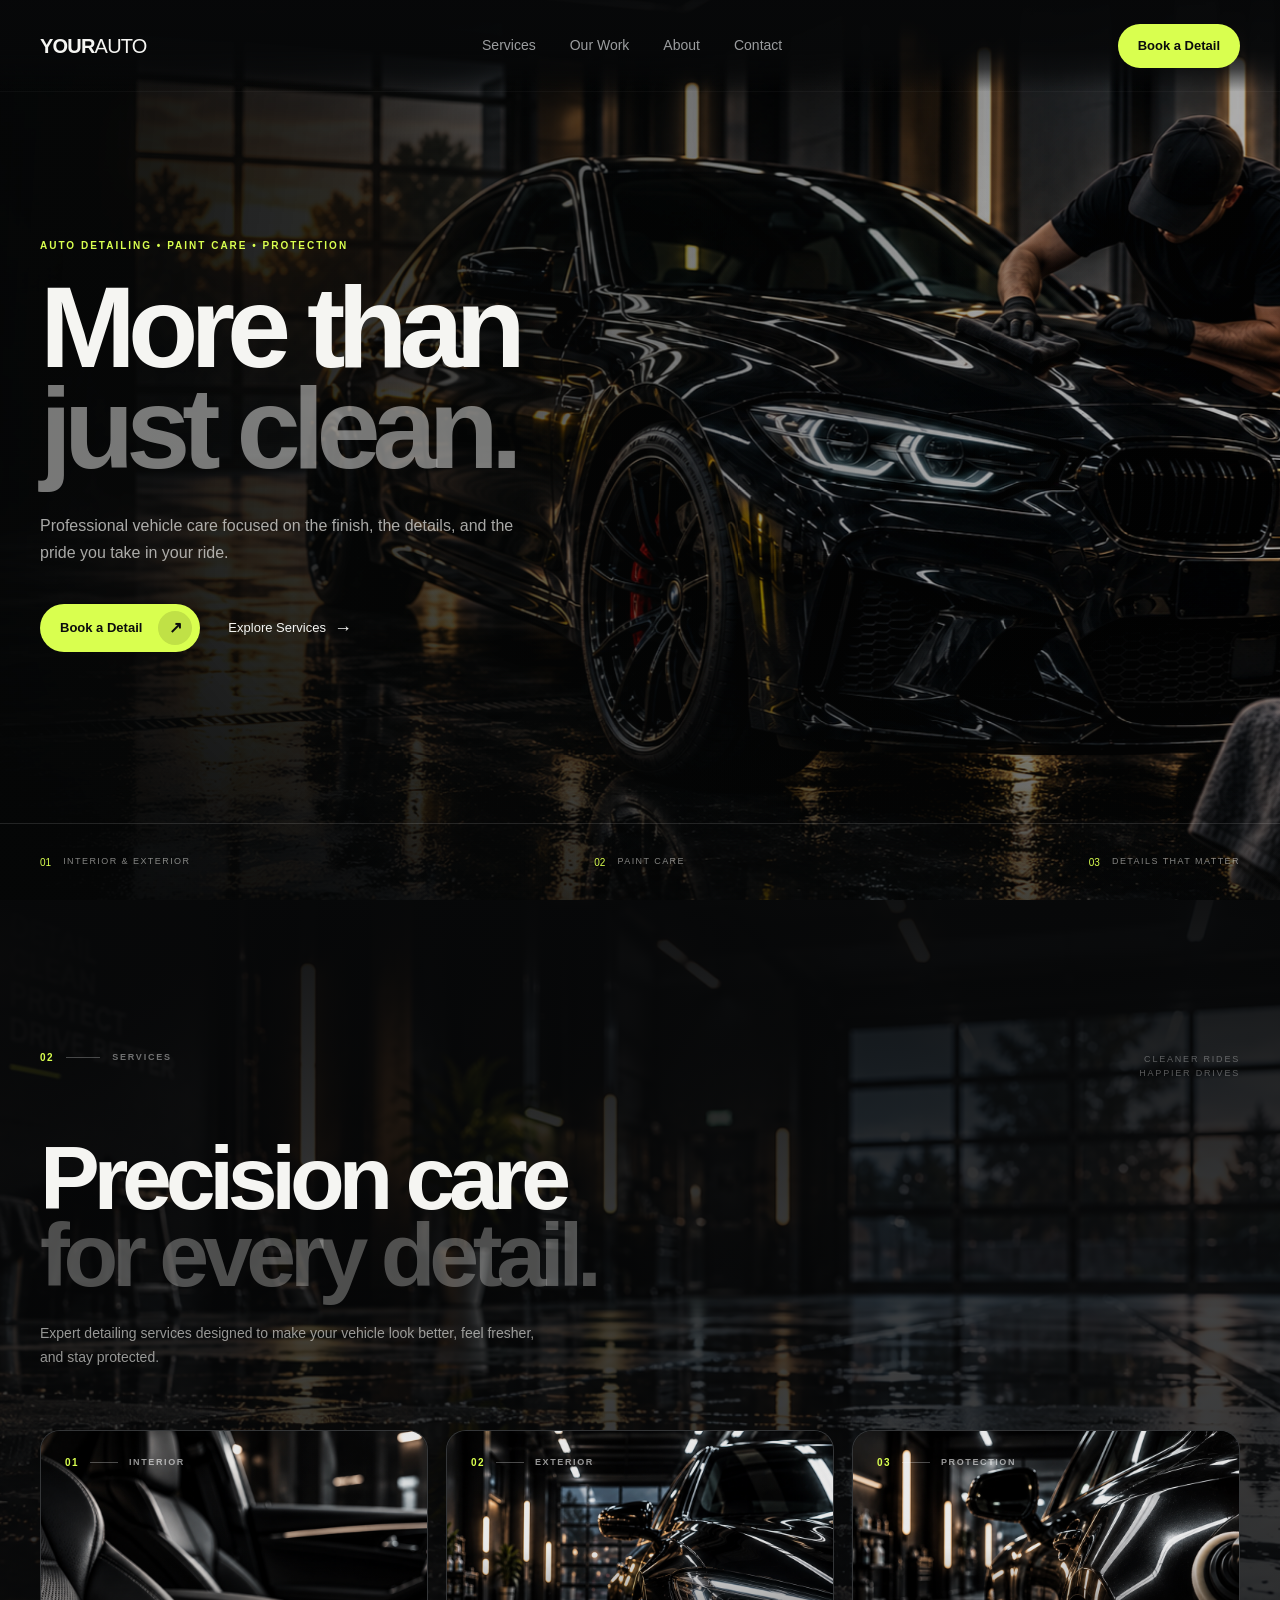
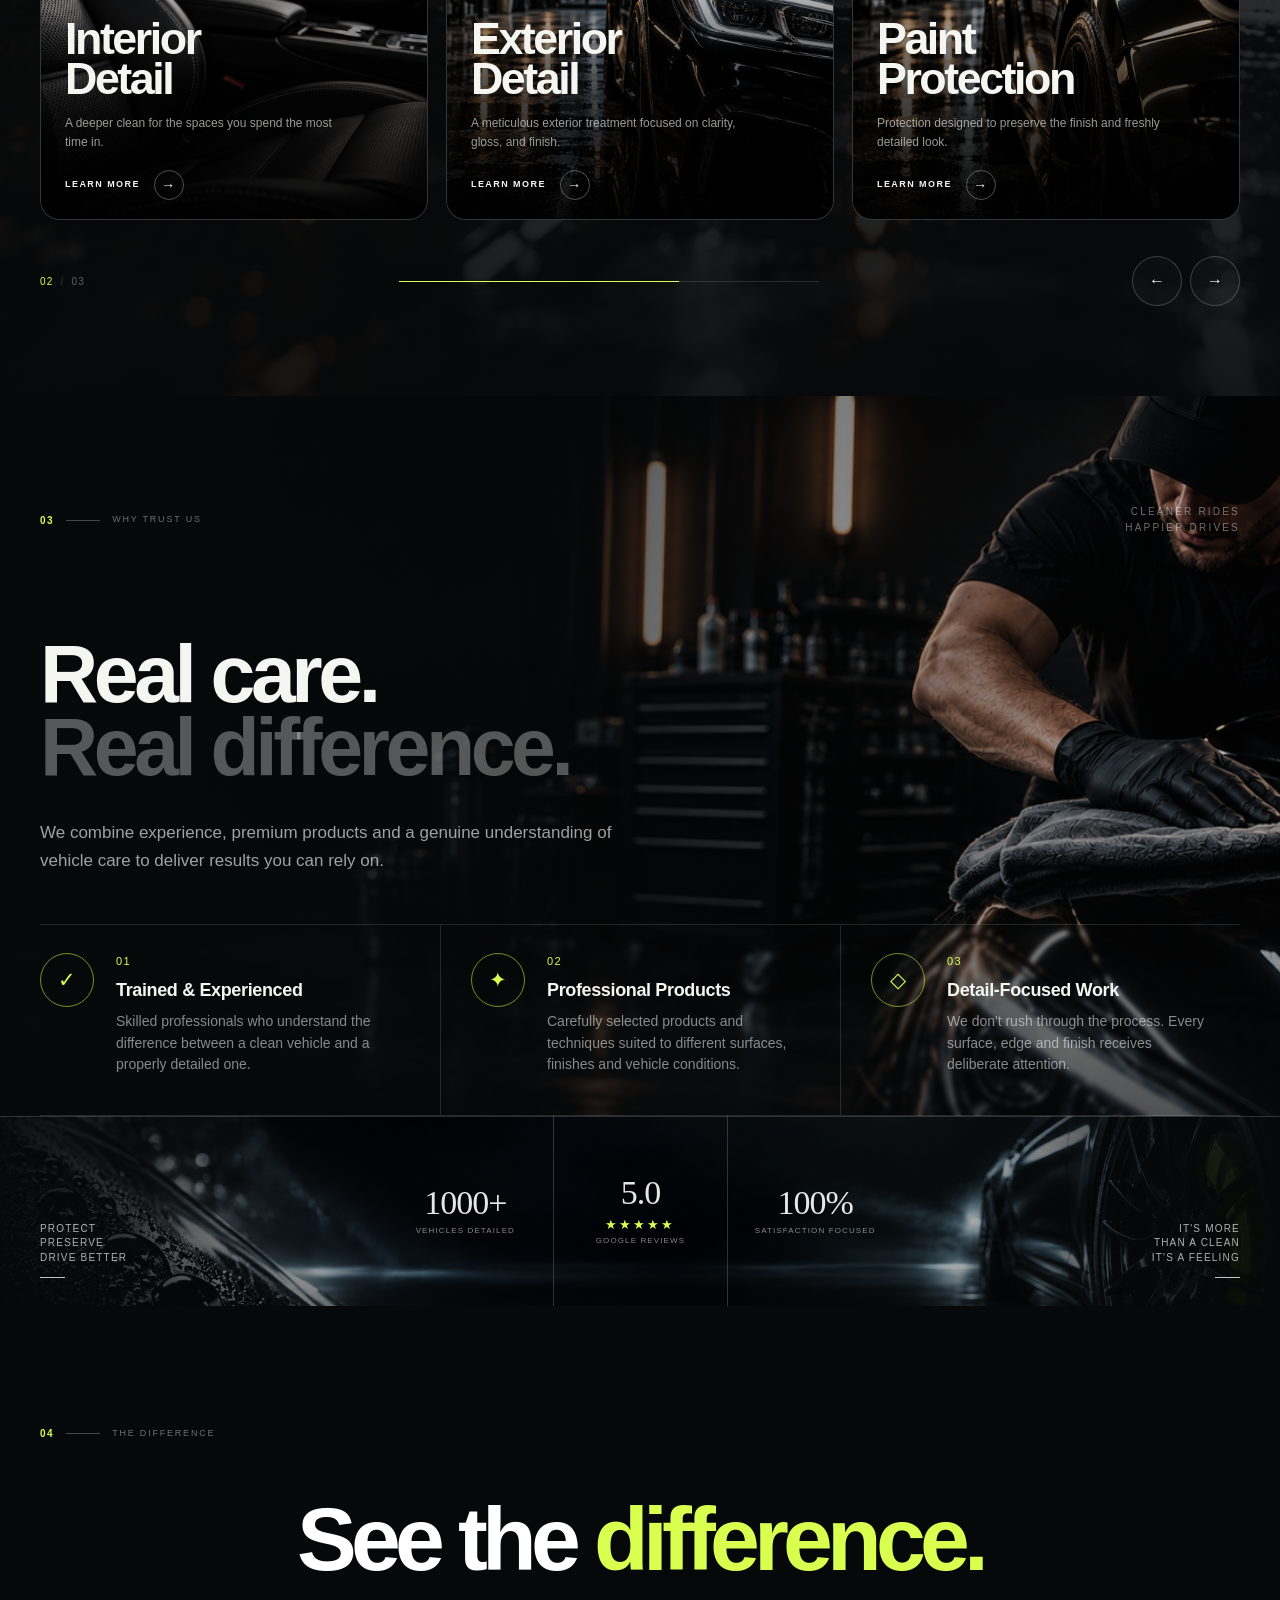
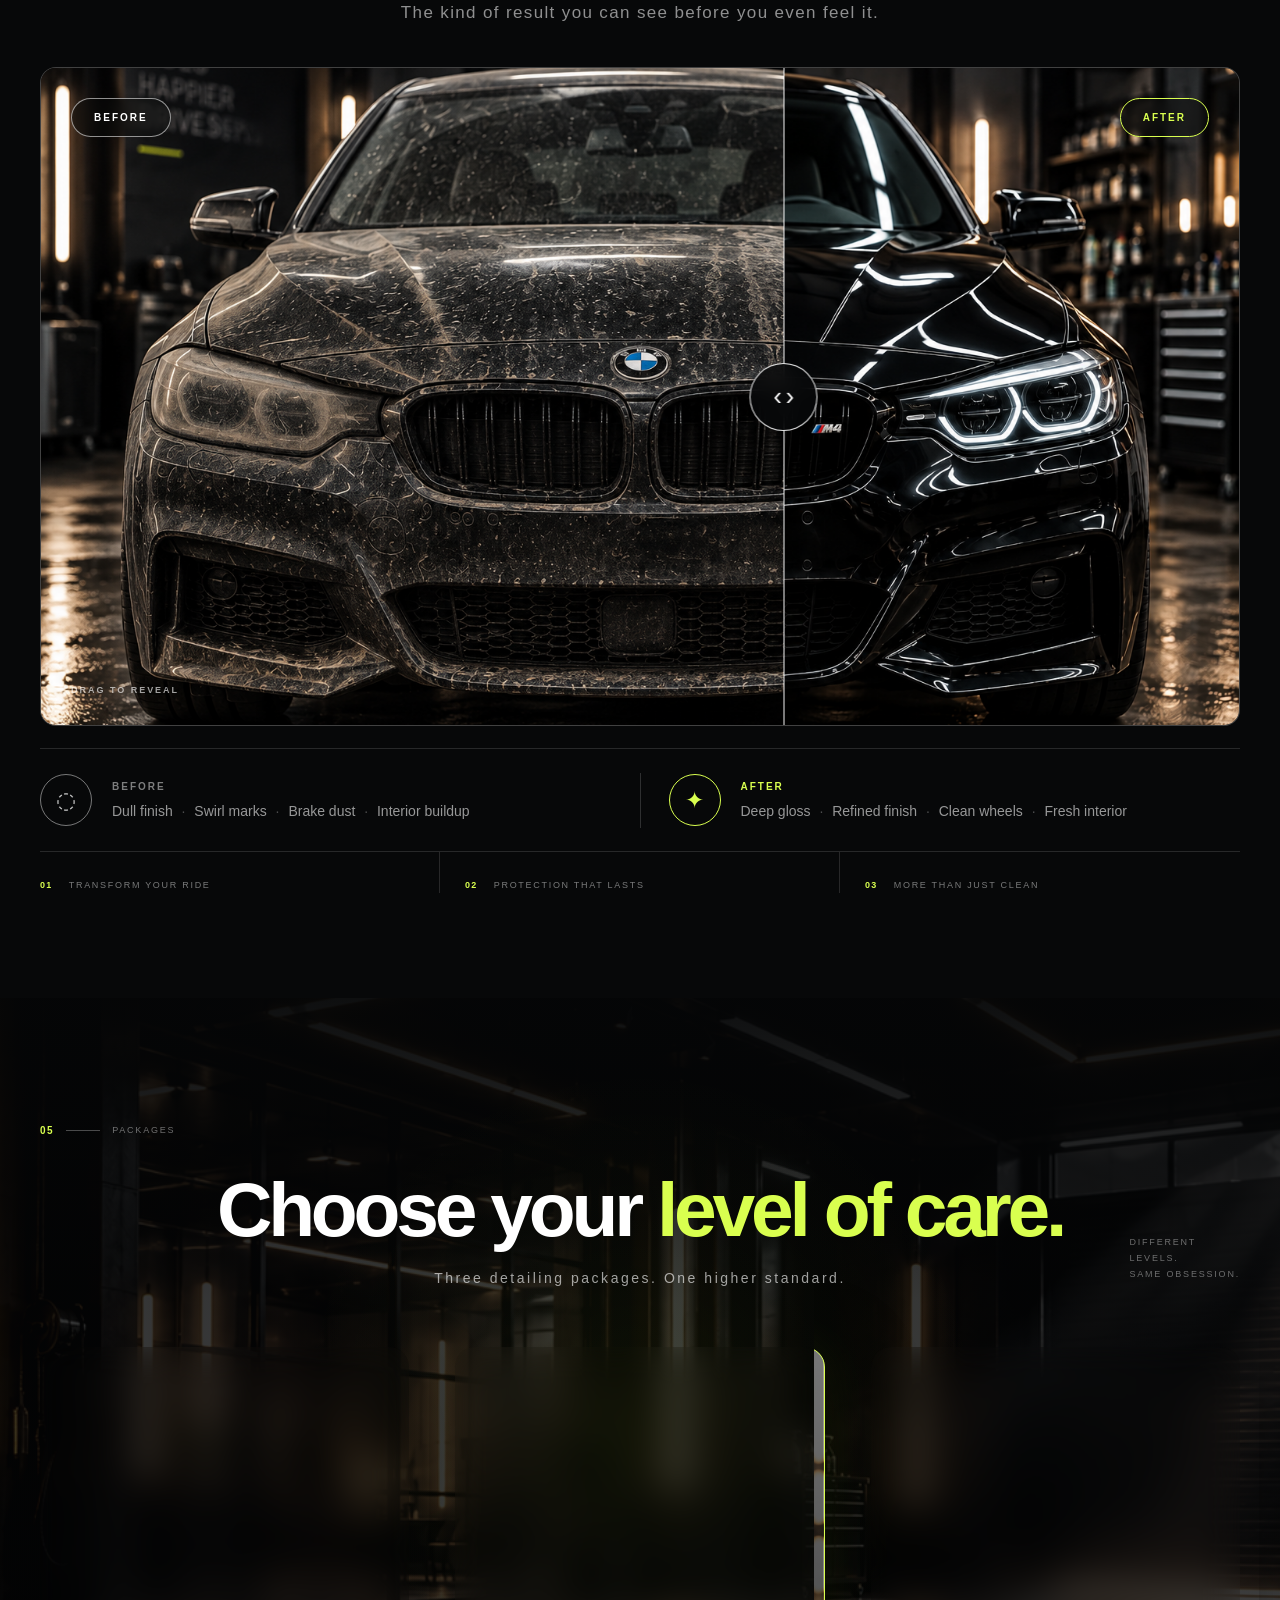
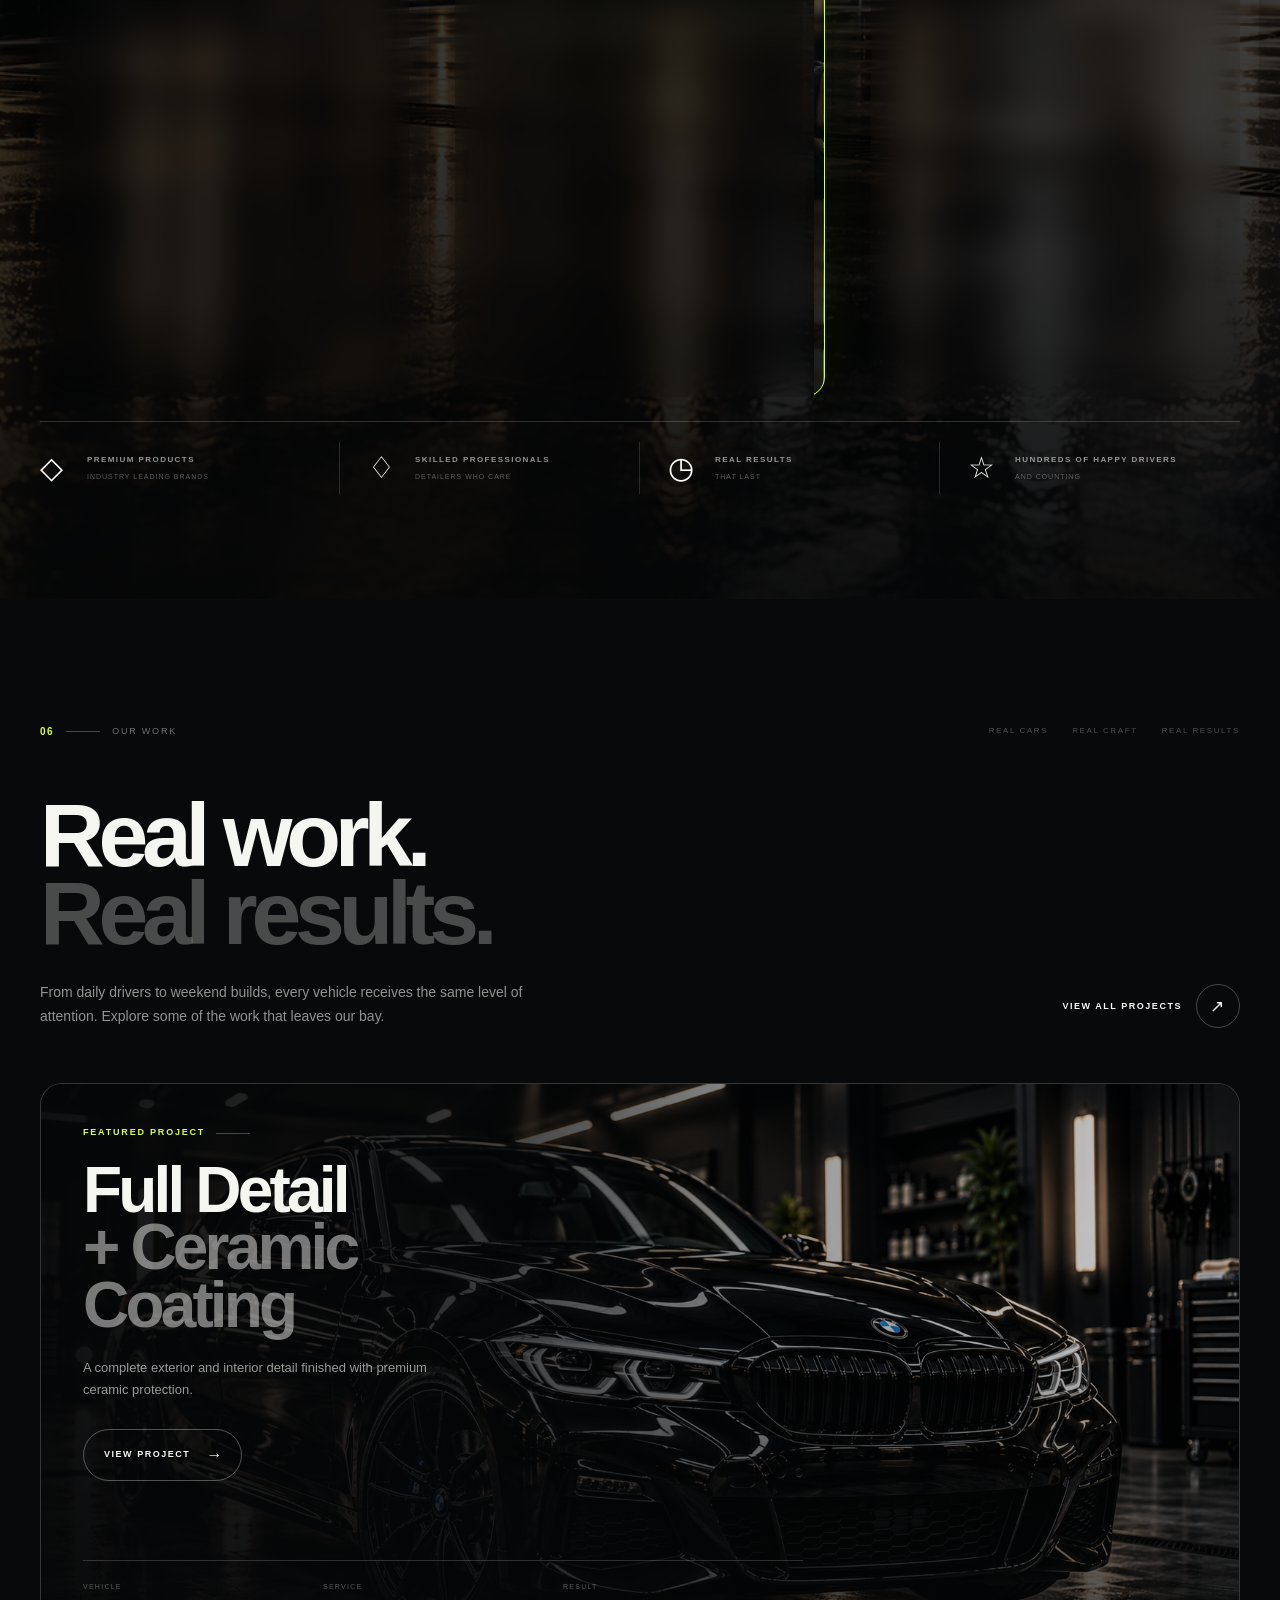
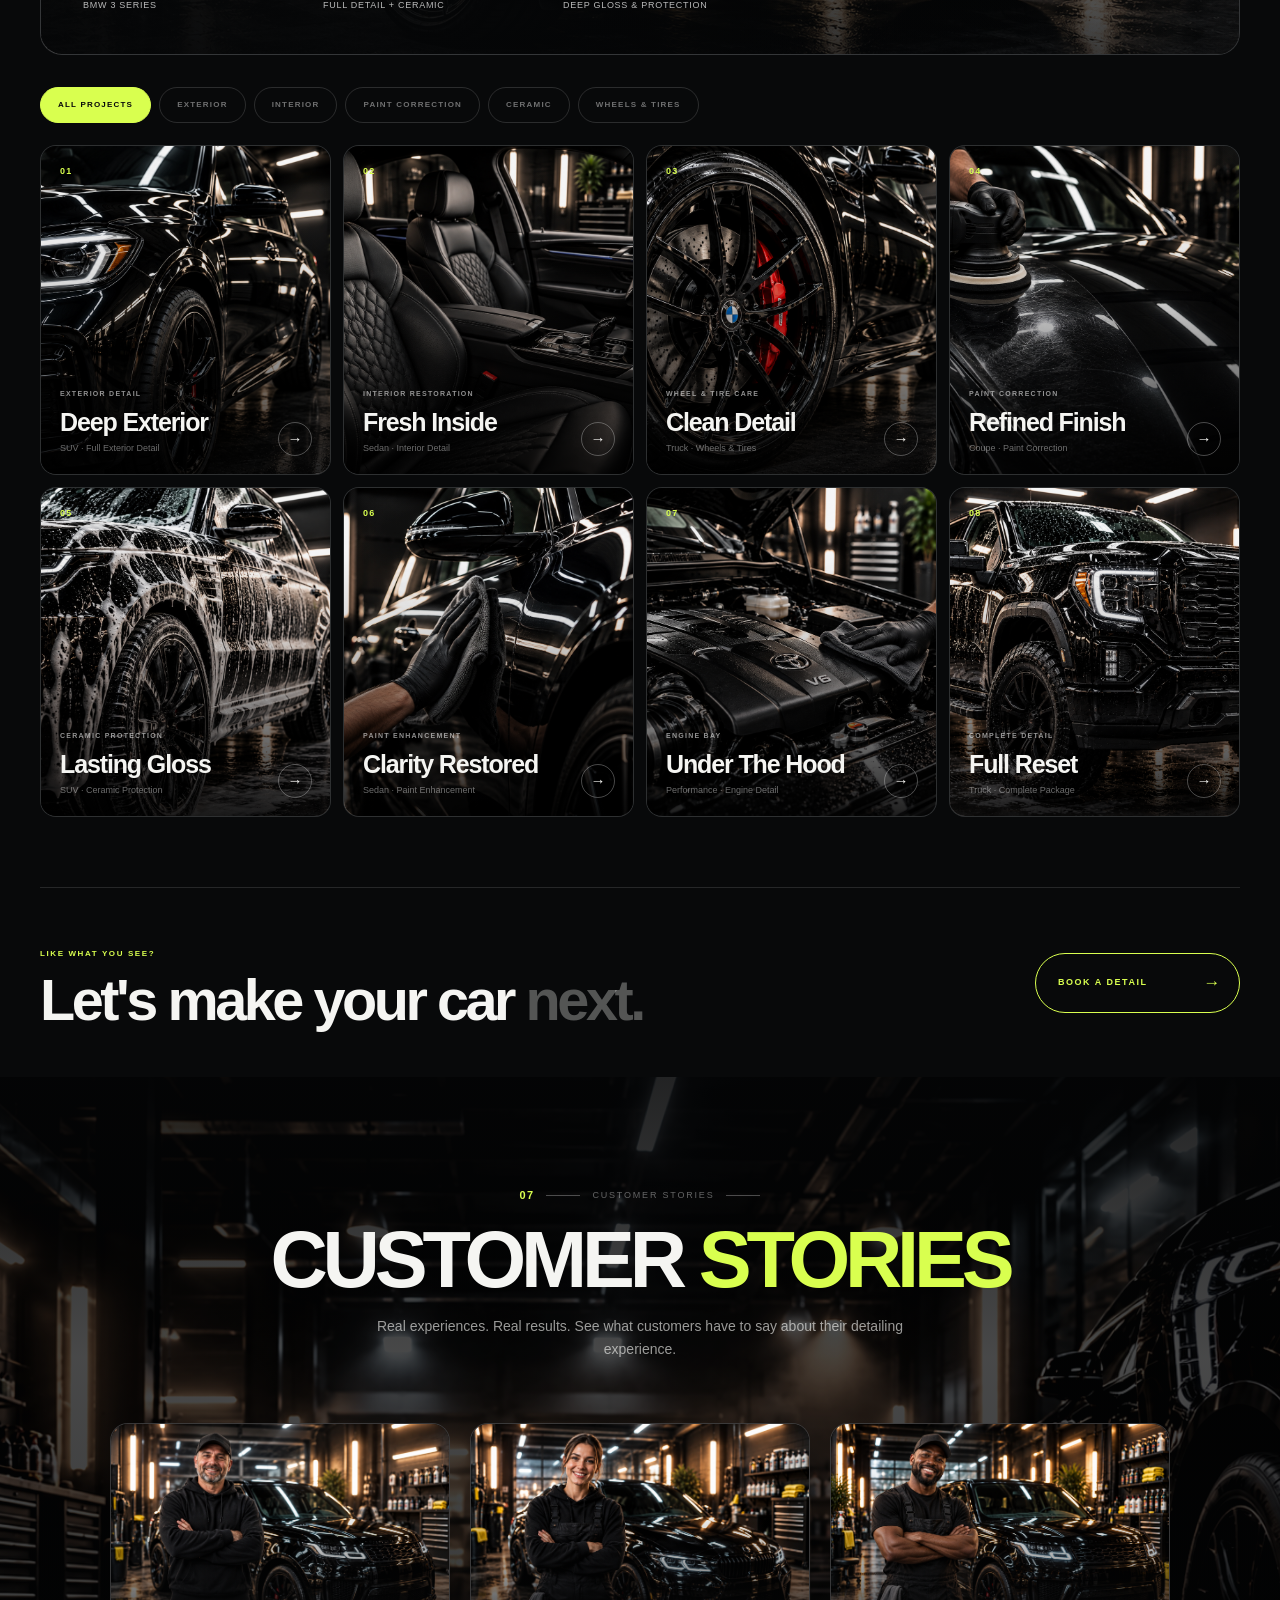
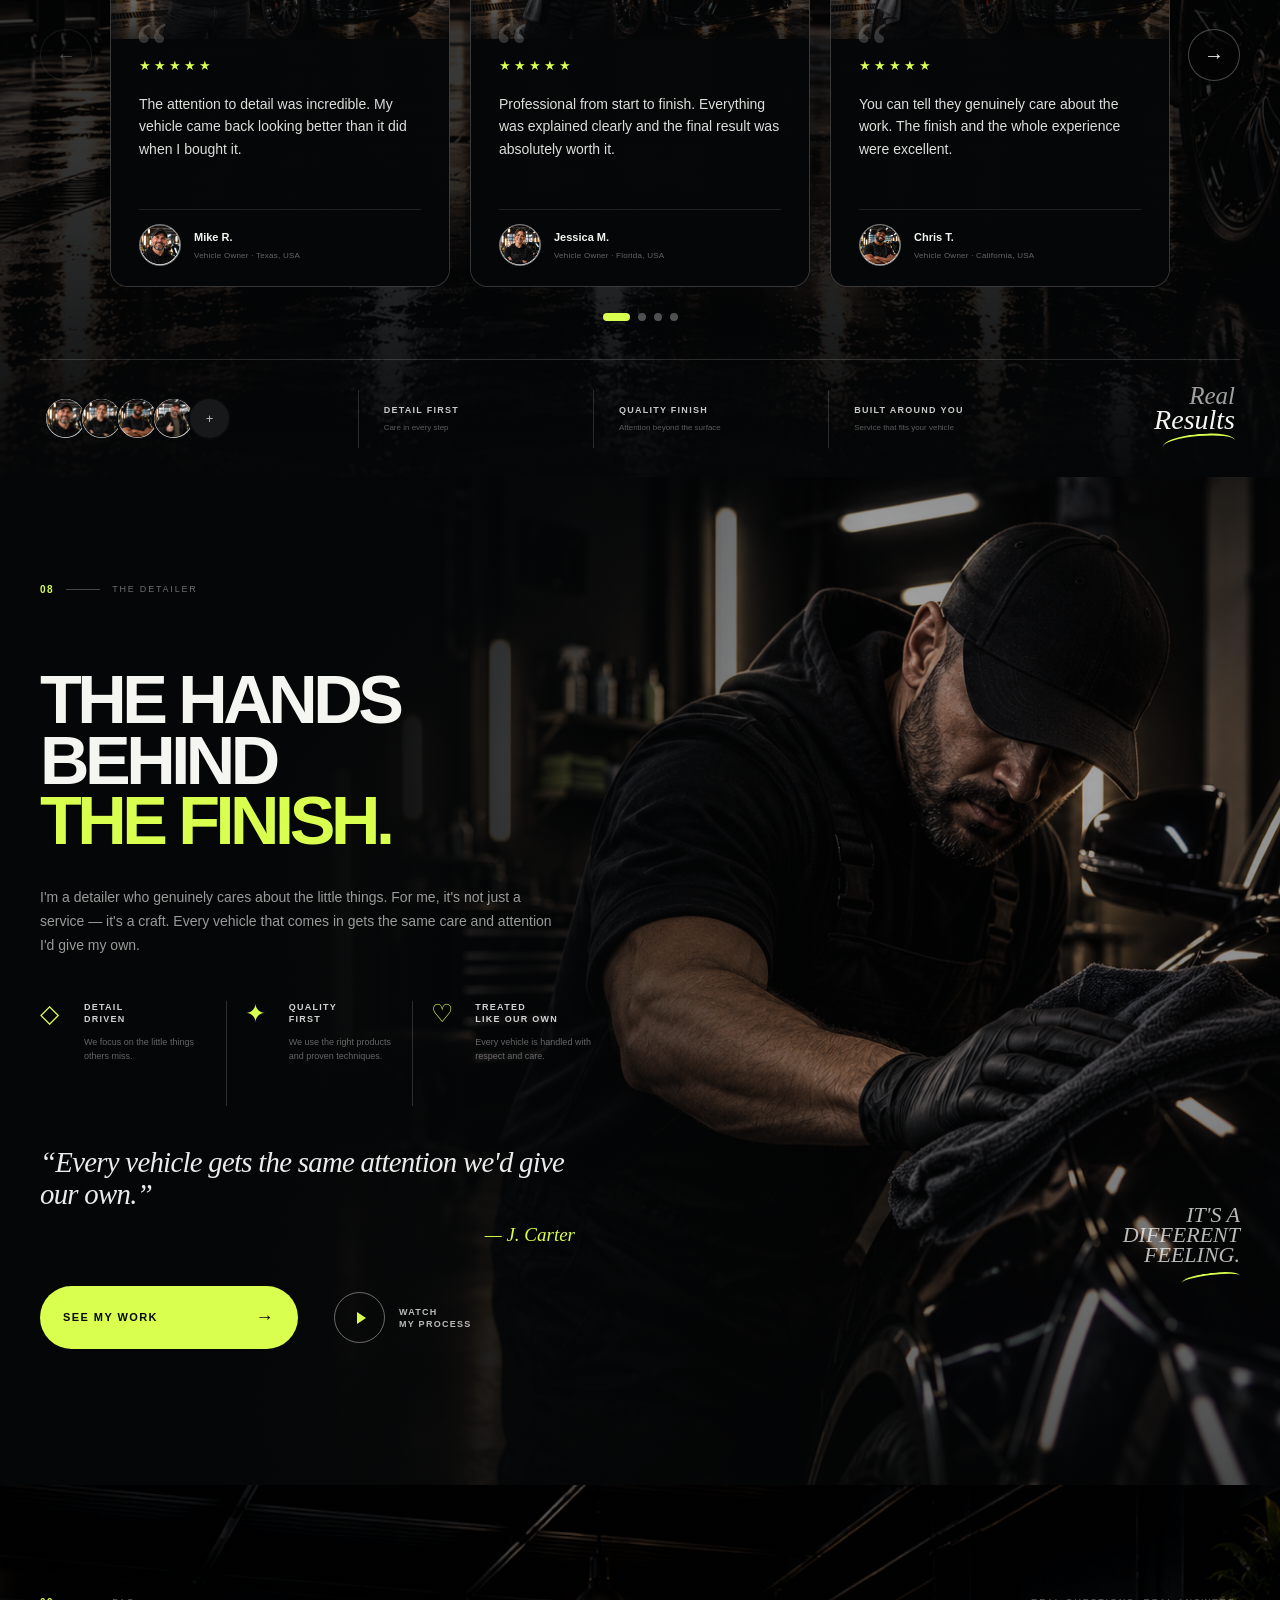
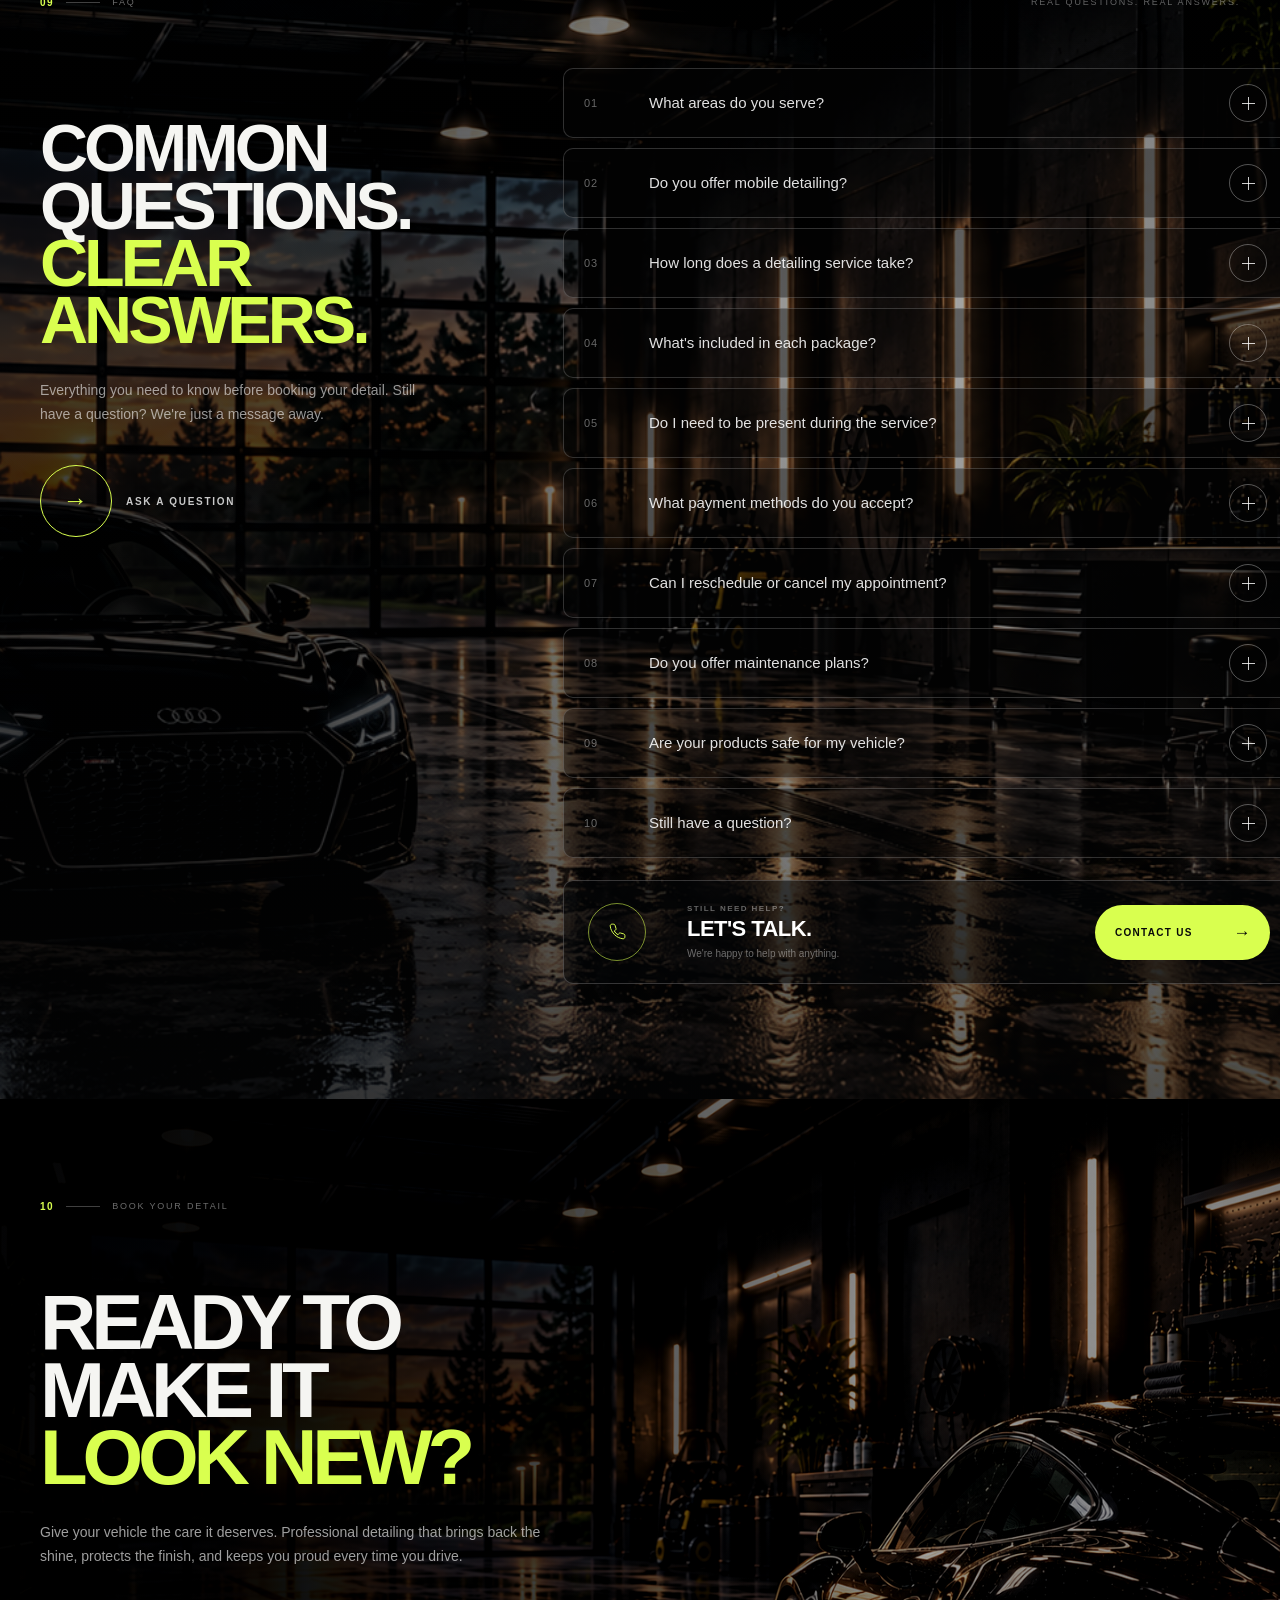
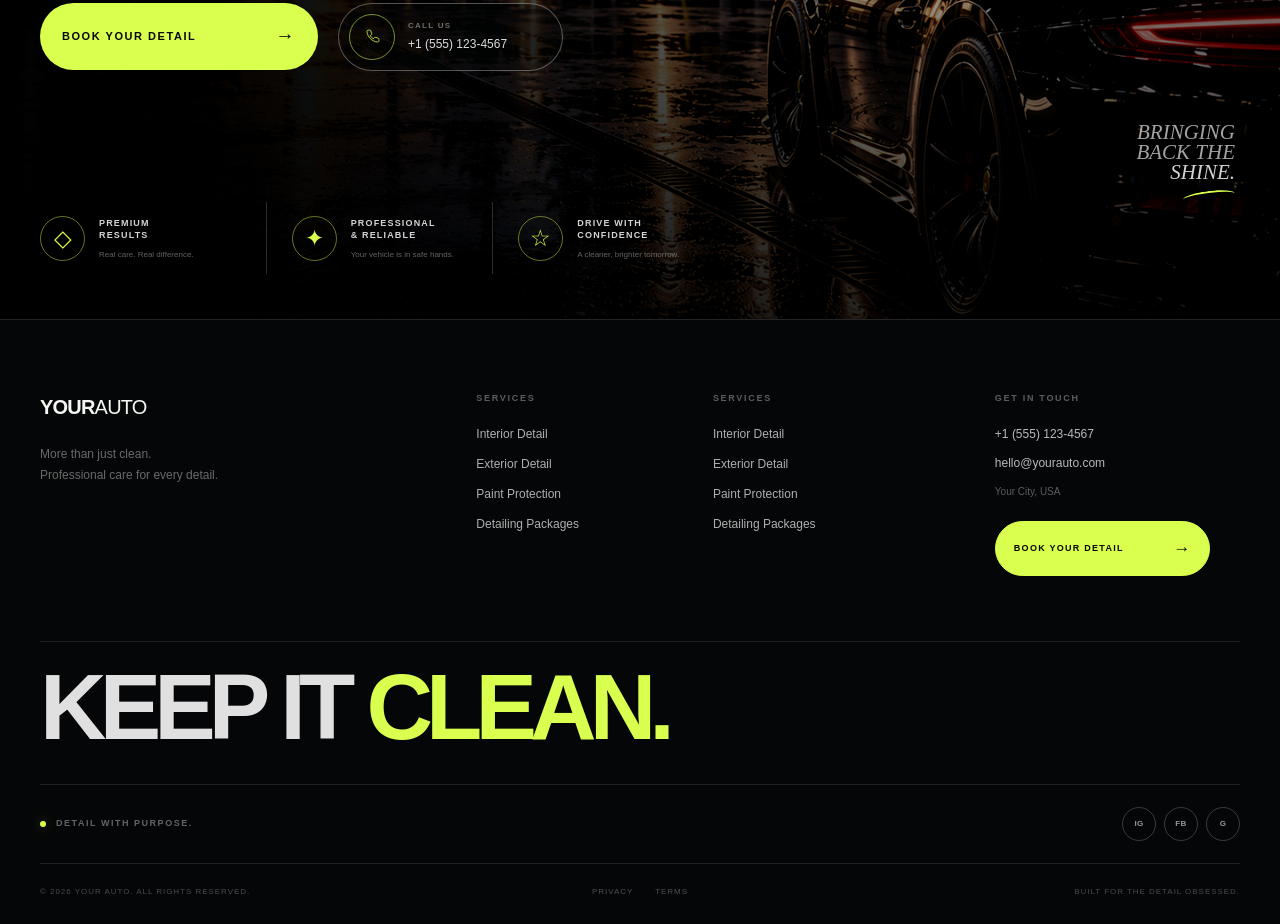
==== index.html @ d48f0979 "Upload auto detailing website" ====
<!DOCTYPE html>
<html lang="en">
<head>
  <meta charset="UTF-8">
  <meta name="viewport" content="width=device-width, initial-scale=1.0">

  <title>Your Auto Detailing</title>

  <link rel="stylesheet" href="style.css">
</head>

<body>

  <header class="site-header">
  <div class="container header-inner">

    <a href="index.html" class="logo">
  YOUR<span>AUTO</span>
</a>

    <nav class="main-nav">

  <a href="services.html">Services</a>

  <a href="work.html">Our Work</a>

  <a href="about.html">About</a>

  <a href="contact.html">Contact</a>

  <a href="booking.html" class="mobile-booking">
    <span>Book a Detail</span>
    <span class="booking-arrow">↗</span>
  </a>

</nav>

<button class="menu-toggle" aria-label="Open menu" aria-expanded="false">
  <span></span>
  <span></span>
</button>

    <a href="#booking" class="header-cta">
      Book a Detail
    </a>

  </div>
</header>



<section class="hero">

  <div class="hero-media">
    <div class="hero-image"></div>
    <div class="hero-shade"></div>
  </div>

  <div class="container hero-content">

    <div class="hero-copy">

      <p class="hero-eyebrow">
        AUTO DETAILING • PAINT CARE • PROTECTION
      </p>

      <h1>
        More than<br>
        <span>just clean.</span>
      </h1>

      <p class="hero-text">
        Professional vehicle care focused on the finish,
        the details, and the pride you take in your ride.
      </p>

      <div class="hero-actions">

        <a href="#booking" class="primary-btn">
          <span>Book a Detail</span>
          <span class="btn-arrow">↗</span>
        </a>

        <a href="#services" class="text-btn">
          Explore Services
          <span>→</span>
        </a>

      </div>

    </div>

  </div>

  <div class="hero-bottom">

    <div class="container hero-bottom-inner">

      <div>
        <strong>01</strong>
        <span>INTERIOR & EXTERIOR</span>
      </div>

      <div>
        <strong>02</strong>
        <span>PAINT CARE</span>
      </div>

      <div>
        <strong>03</strong>
        <span>DETAILS THAT MATTER</span>
      </div>

    </div>

  </div>

</section>








<!-- =========================================
     SERVICES
========================================= -->

<section class="services-section" id="services">

  <div class="container services-container">

    <!-- TOP INTRO -->
    <div class="services-top">

      <div class="services-label">
        <span>02</span>
        <i></i>
        <strong>SERVICES</strong>
      </div>

      <div class="services-title">

        <h2>
          Precision care
          <span>for every detail.</span>
        </h2>

        <p>
          Expert detailing services designed to make your vehicle
          look better, feel fresher, and stay protected.
        </p>

      </div>

      <div class="services-tagline">
        CLEANER RIDES<br>
        HAPPIER DRIVES
      </div>

    </div>


    <!-- SERVICE CARDS -->
    <div class="services-track" id="servicesTrack">


      <!-- CARD 01 -->
      <article class="service-card">

        <div class="service-card-image">
          <img
            src="images/service-card-one.png"
            alt="Interior detailing"
          >
        </div>

        <div class="service-card-shade"></div>

        <div class="service-card-content">

          <div class="service-card-label">
            <span>01</span>
            <i></i>
            <strong>INTERIOR</strong>
          </div>

          <div class="service-card-bottom">

            <h3>
              Interior<br>
              Detail
            </h3>

            <p>
              A deeper clean for the spaces
              you spend the most time in.
            </p>

            <a href="services.html#service-details" class="service-link">
              <span>LEARN MORE</span>
              <b>→</b>
            </a>

          </div>

        </div>

      </article>


      <!-- CARD 02 -->
      <article class="service-card">

        <div class="service-card-image">
          <img
            src="images/service-card-two.png"
            alt="Exterior detailing"
          >
        </div>

        <div class="service-card-shade"></div>

        <div class="service-card-content">

          <div class="service-card-label">
            <span>02</span>
            <i></i>
            <strong>EXTERIOR</strong>
          </div>

          <div class="service-card-bottom">

            <h3>
              Exterior<br>
              Detail
            </h3>

            <p>
              A meticulous exterior treatment
              focused on clarity, gloss, and finish.
            </p>

            <a href="#" class="service-link">
              <span>LEARN MORE</span>
              <b>→</b>
            </a>

          </div>

        </div>

      </article>


      <!-- CARD 03 -->
      <article class="service-card">

        <div class="service-card-image">
          <img
            src="images/service-card-three.png"
            alt="Paint protection"
          >
        </div>

        <div class="service-card-shade"></div>

        <div class="service-card-content">

          <div class="service-card-label">
            <span>03</span>
            <i></i>
            <strong>PROTECTION</strong>
          </div>

          <div class="service-card-bottom">

            <h3>
              Paint<br>
              Protection
            </h3>

            <p>
              Protection designed to preserve
              the finish and freshly detailed look.
            </p>

            <a href="#" class="service-link">
              <span>LEARN MORE</span>
              <b>→</b>
            </a>

          </div>

        </div>

      </article>


    </div>


    <!-- BOTTOM NAV -->
    <div class="services-navigation">

      <div class="services-counter">
        <span id="servicesCurrent">01</span>
        <i>/</i>
        <span id="servicesTotal">03</span>
      </div>

      <div class="services-progress">
        <span id="servicesProgress"></span>
      </div>

      <div class="services-arrows">

        <button
          id="servicesPrev"
          aria-label="Previous service"
        >
          ←
        </button>

        <button
          id="servicesNext"
          aria-label="Next service"
        >
          →
        </button>

      </div>

    </div>

  </div>

</section>







<section class="trust-section" id="trust">

  <div class="trust-background"></div>
  <div class="trust-overlay"></div>

  <div class="container trust-container">

    <!-- TOP -->
    <div class="trust-top">
      <div class="section-label">
  <span>03</span>
  <i></i>
  <strong>WHY TRUST US</strong>
</div>

      <div class="trust-top-note">
        <span>CLEANER RIDES</span>
        <span>HAPPIER DRIVES</span>
      </div>
    </div>


    <!-- MAIN -->
    <div class="trust-main">

      <div class="trust-copy">

        <h2>
          Real care.<br>
          <span>Real difference.</span>
        </h2>

        <p class="trust-lead">
          We combine experience, premium products and a genuine
          understanding of vehicle care to deliver results you can rely on.
        </p>

      </div>


      <div class="trust-image-space">
        <!-- The background image handles the visual here -->
      </div>

    </div>


    <!-- CAPABILITIES -->
    <div class="trust-capabilities">

      <div class="trust-capability">

        <div class="trust-icon">
          <span>✓</span>
        </div>

        <div class="trust-capability-content">
          <span class="trust-number">01</span>
          <h3>Trained & Experienced</h3>
          <p>
            Skilled professionals who understand the difference
            between a clean vehicle and a properly detailed one.
          </p>
        </div>

      </div>


      <div class="trust-capability">

        <div class="trust-icon">
          <span>✦</span>
        </div>

        <div class="trust-capability-content">
          <span class="trust-number">02</span>
          <h3>Professional Products</h3>
          <p>
            Carefully selected products and techniques suited
            to different surfaces, finishes and vehicle conditions.
          </p>
        </div>

      </div>


      <div class="trust-capability">

        <div class="trust-icon">
          <span>◇</span>
        </div>

        <div class="trust-capability-content">
          <span class="trust-number">03</span>
          <h3>Detail-Focused Work</h3>
          <p>
            We don't rush through the process. Every surface,
            edge and finish receives deliberate attention.
          </p>
        </div>

      </div>

    </div>


    <!-- BOTTOM -->
    <div class="trust-bottom">

  <div class="trust-strip-background"></div>

  <div class="trust-strip-overlay"></div>

  <div class="trust-strip-content">

    <!-- LEFT -->
    <div class="trust-strip-caption trust-strip-left-caption">
      <span>PROTECT</span>
      <span>PRESERVE</span>
      <span>DRIVE BETTER</span>
      <i></i>
    </div>


    <!-- CENTER -->
    <div class="trust-strip-stats">

      <div class="trust-stat">
        <strong>1000+</strong>
        <span>VEHICLES DETAILED</span>
      </div>

      <div class="trust-stat">
        <strong>5.0</strong>

        <div class="trust-stars">
          ★★★★★
        </div>

        <span>GOOGLE REVIEWS</span>
      </div>

      <div class="trust-stat">
        <strong>100%</strong>
        <span>SATISFACTION FOCUSED</span>
      </div>

    </div>


    <!-- RIGHT -->
    <div class="trust-strip-caption trust-strip-right-caption">
      <span>IT'S MORE</span>
      <span>THAN A CLEAN</span>
      <span>IT'S A FEELING</span>
      <i></i>
    </div>

  </div>

</div>





  </div>

</section>








<!-- =========================================
     SECTION 04 — THE DIFFERENCE
========================================= -->

<section class="difference-section" id="difference">

  <div class="difference-container">

    <!-- SECTION LABEL -->
    <div class="section-label">
      <span>04</span>
      <i></i>
      <strong>THE DIFFERENCE</strong>
    </div>


    <!-- HEADING -->
    <div class="difference-heading">

      <h2>
        See the <span>difference.</span>
      </h2>

      <p>
        The kind of result you can see before you even feel it.
      </p>

    </div>


    <!-- BEFORE / AFTER -->
    <div class="before-after" id="beforeAfter">

      <div class="before-after-image" id="beforeAfterImage">

        <!-- AFTER -->
        <img
          src="images/detail-after.png"
          alt="Professionally detailed vehicle"
          class="after-image"
        >


        <!-- BEFORE -->
        <div
          class="before-image-wrap"
          id="beforeImageWrap"
        >

          <img
            src="images/detail-before.png"
            alt="Vehicle before detailing"
            class="before-image"
            id="beforeImage"
          >

        </div>


        <!-- DIVIDER -->
        <div
          class="before-after-divider"
          id="beforeAfterDivider"
        >

          <button
            class="before-after-handle"
            id="beforeAfterHandle"
            type="button"
            aria-label="Drag to compare before and after"
          >
            <span>‹</span>
            <span>›</span>
          </button>

        </div>


        <!-- LABELS -->
        <span class="ba-label ba-before">
          BEFORE
        </span>

        <span class="ba-label ba-after">
          AFTER
        </span>


        <!-- SMALL MESSAGE -->
        <div class="difference-image-note">
          <span>DRAG TO REVEAL</span>
        </div>

      </div>


      <!-- COMPARISON INFORMATION -->
      <div class="difference-comparison">

        <div class="comparison-item">

          <div class="comparison-icon">
            <span>◌</span>
          </div>

          <div class="comparison-copy">

            <span class="comparison-label">
              BEFORE
            </span>

            <p>
              Dull finish
              <b>·</b>
              Swirl marks
              <b>·</b>
              Brake dust
              <b>·</b>
              Interior buildup
            </p>

          </div>

        </div>


        <div class="comparison-divider"></div>


        <div class="comparison-item comparison-after">

          <div class="comparison-icon">
            <span>✦</span>
          </div>

          <div class="comparison-copy">

            <span class="comparison-label">
              AFTER
            </span>

            <p>
              Deep gloss
              <b>·</b>
              Refined finish
              <b>·</b>
              Clean wheels
              <b>·</b>
              Fresh interior
            </p>

          </div>

        </div>

      </div>


      <!-- BOTTOM STATEMENT -->
      <div class="difference-bottom">

        <div>
          <span>01</span>
          <strong>TRANSFORM YOUR RIDE</strong>
        </div>

        <div>
          <span>02</span>
          <strong>PROTECTION THAT LASTS</strong>
        </div>

        <div>
          <span>03</span>
          <strong>MORE THAN JUST CLEAN</strong>
        </div>

      </div>

    </div>

  </div>

</section>






<!-- =========================================
     05 — PACKAGES
========================================= -->

<section class="packages-section" id="packages">

  <div class="packages-bg"></div>
  <div class="packages-overlay"></div>

  <div class="packages-container">

    <!-- SECTION LABEL -->
    <div class="section-label">
      <span>05</span>
      <i></i>
      <strong>PACKAGES</strong>
    </div>

    <!-- HEADING -->
    <div class="packages-heading">

      <div class="packages-heading-main">
        <h2>
          Choose your <span>level of care.</span>
        </h2>

        <p>
          Three detailing packages. One higher standard.
        </p>
      </div>

      <div class="packages-side-note">
        <span>DIFFERENT</span>
        <span>LEVELS.</span>
        <span>SAME OBSESSION.</span>
      </div>

    </div>


    <!-- PACKAGE GRID -->
    <div class="packages-grid">


      <!-- =====================================
           PACKAGE 01
      ====================================== -->

      <article class="package-card">

        <div class="package-top">

          <div class="package-number">
            <span>01</span>
            <i></i>
          </div>

          <div class="package-mini-label">
            CLEAN<br>
            REFRESH<br>
            MAINTAIN
          </div>

        </div>


        <div class="package-content">

          <h3>Essential</h3>

          <div class="package-type">
            DETAIL
          </div>

          <p class="package-description">
            For keeping your vehicle looking its best.
          </p>


          <ul class="package-features">

            <li>
              <span>✓</span>
              Exterior hand wash
            </li>

            <li>
              <span>✓</span>
              Interior vacuum & wipe down
            </li>

            <li>
              <span>✓</span>
              Wheels & tyres cleaned
            </li>

            <li>
              <span>✓</span>
              Glass cleaned
            </li>

            <li>
              <span>✓</span>
              Tyre shine
            </li>

          </ul>

        </div>


        <div class="package-bottom">

          <div class="package-meta">

            <div>
              <span>DURATION</span>
              <strong>2 – 3 hours</strong>
            </div>

            <div>
              <span>FROM</span>
              <strong>$149</strong>
            </div>

          </div>

          <a href="#booking" class="package-button">
            <span>BOOK ESSENTIAL</span>
            <b>→</b>
          </a>

        </div>

      </article>



      <!-- =====================================
           PACKAGE 02 — FEATURED
      ====================================== -->

      <article class="package-card package-featured">

        <div class="popular-badge">
          MOST POPULAR
        </div>


        <div class="package-top">

          <div class="package-number">
            <span>02</span>
            <i></i>
          </div>

          <div class="package-mini-label">
            DEEPER<br>
            CLEANER<br>
            BRIGHTER
          </div>

        </div>


        <div class="package-content">

          <h3>Signature</h3>

          <div class="package-type">
            DETAIL
          </div>

          <p class="package-description">
            A deeper reset for vehicles that need more.
          </p>


          <ul class="package-features">

            <li>
              <span>✓</span>
              Everything in Essential
            </li>

            <li>
              <span>✓</span>
              Exterior decontamination
            </li>

            <li>
              <span>✓</span>
              Paint enhancement
            </li>

            <li>
              <span>✓</span>
              Interior deep clean
            </li>

            <li>
              <span>✓</span>
              Leather & trim conditioning
            </li>

            <li>
              <span>✓</span>
              Longer lasting protection
            </li>

          </ul>

        </div>


        <div class="package-bottom">

          <div class="package-meta">

            <div>
              <span>DURATION</span>
              <strong>4 – 6 hours</strong>
            </div>

            <div>
              <span>FROM</span>
              <strong>$249</strong>
            </div>

          </div>

          <a href="#booking" class="package-button package-button-primary">
            <span>BOOK SIGNATURE</span>
            <b>→</b>
          </a>

        </div>

      </article>



      <!-- =====================================
           PACKAGE 03
      ====================================== -->

      <article class="package-card">

        <div class="package-top">

          <div class="package-number">
            <span>03</span>
            <i></i>
          </div>

          <div class="package-mini-label">
            ULTIMATE<br>
            PROTECTION<br>
            LASTING RESULTS
          </div>

        </div>


        <div class="package-content">

          <h3>Ultimate</h3>

          <div class="package-type">
            DETAIL
          </div>

          <p class="package-description">
            Complete restoration, finish and protection.
          </p>


          <ul class="package-features">

            <li>
              <span>✓</span>
              Everything in Signature
            </li>

            <li>
              <span>✓</span>
              Full paint correction
            </li>

            <li>
              <span>✓</span>
              Premium ceramic protection
            </li>

            <li>
              <span>✓</span>
              Interior steam clean
            </li>

            <li>
              <span>✓</span>
              Leather treatment
            </li>

            <li>
              <span>✓</span>
              Engine bay detailing
            </li>

            <li>
              <span>✓</span>
              Trim & glass coating
            </li>

          </ul>

        </div>


        <div class="package-bottom">

          <div class="package-meta">

            <div>
              <span>DURATION</span>
              <strong>6 – 10 hours</strong>
            </div>

            <div>
              <span>FROM</span>
              <strong>$449</strong>
            </div>

          </div>

          <a href="#booking" class="package-button">
            <span>BOOK ULTIMATE</span>
            <b>→</b>
          </a>

        </div>

      </article>

    </div>


    <!-- =====================================
         BOTTOM TRUST STRIP
    ====================================== -->

    <div class="packages-proof">

      <div class="proof-item">

        <div class="proof-icon">◇</div>

        <div>
          <span>PREMIUM PRODUCTS</span>
          <small>INDUSTRY LEADING BRANDS</small>
        </div>

      </div>


      <div class="proof-item">

        <div class="proof-icon">♢</div>

        <div>
          <span>SKILLED PROFESSIONALS</span>
          <small>DETAILERS WHO CARE</small>
        </div>

      </div>


      <div class="proof-item">

        <div class="proof-icon">◷</div>

        <div>
          <span>REAL RESULTS</span>
          <small>THAT LAST</small>
        </div>

      </div>


      <div class="proof-item">

        <div class="proof-icon">☆</div>

        <div>
          <span>HUNDREDS OF HAPPY DRIVERS</span>
          <small>AND COUNTING</small>
        </div>

      </div>

    </div>

  </div>

</section>



<!-- =========================================
     SECTION 06 — OUR WORK
========================================= -->

<section class="work-section" id="results">

  <div class="work-container">

    <!-- TOP -->
    <div class="work-top">

      <div class="section-label">
        <span>06</span>
        <i></i>
        <strong>OUR WORK</strong>
      </div>

      <div class="work-top-note">
        <span>REAL CARS</span>
        <span>REAL CRAFT</span>
        <span>REAL RESULTS</span>
      </div>

    </div>


    <!-- INTRO -->
    <div class="work-intro">

      <div class="work-heading">

        <h2>
          Real work.<br>
          <span>Real results.</span>
        </h2>

        <p>
          From daily drivers to weekend builds, every vehicle
          receives the same level of attention. Explore some
          of the work that leaves our bay.
        </p>

      </div>


      <a href="work.html#work-gallery" class="work-gallery-link">
        <span>VIEW ALL PROJECTS</span>
        <b>↗</b>
      </a>

    </div>


    <!-- FEATURED PROJECT -->
    <article class="work-featured">

      <div class="work-featured-image"></div>
      <div class="work-featured-shade"></div>

      <div class="work-featured-content">

        <div class="work-featured-copy">

          <div class="work-project-label">
            <span>FEATURED PROJECT</span>
            <i></i>
          </div>

          <h3>
            Full Detail<br>
            <span>+ Ceramic Coating</span>
          </h3>

          <p>
            A complete exterior and interior detail finished
            with premium ceramic protection.
          </p>

          <a href="work.html#work-gallery" class="work-project-button">
            <span>VIEW PROJECT</span>
            <b>→</b>
          </a>

        </div>


        <div class="work-featured-meta">

          <div>
            <span>VEHICLE</span>
            <strong>BMW 3 SERIES</strong>
          </div>

          <div>
            <span>SERVICE</span>
            <strong>FULL DETAIL + CERAMIC</strong>
          </div>

          <div>
            <span>RESULT</span>
            <strong>DEEP GLOSS & PROTECTION</strong>
          </div>

        </div>

      </div>

    </article>


    <!-- FILTER -->
    <div class="work-filter">

      <button class="work-filter-btn is-active" data-filter="all">
        ALL PROJECTS
      </button>

      <button class="work-filter-btn" data-filter="exterior">
        EXTERIOR
      </button>

      <button class="work-filter-btn" data-filter="interior">
        INTERIOR
      </button>

      <button class="work-filter-btn" data-filter="paint">
        PAINT CORRECTION
      </button>

      <button class="work-filter-btn" data-filter="ceramic">
        CERAMIC
      </button>

      <button class="work-filter-btn" data-filter="wheels">
        WHEELS & TIRES
      </button>

    </div>


    <!-- PROJECT GRID -->
    <div class="work-grid">


      <!-- 01 -->
      <article class="work-card" data-category="exterior">

        <div class="work-card-image"></div>

        <div class="work-card-overlay"></div>

        <div class="work-card-content">

          <div class="work-card-number">
            01
          </div>

          <div class="work-card-info">

            <span>EXTERIOR DETAIL</span>

            <h3>
              Deep Exterior
            </h3>

            <p>
              SUV · Full Exterior Detail
            </p>

          </div>

          <a href="#" class="work-card-arrow" aria-label="View project">
            →
          </a>

        </div>

      </article>


      <!-- 02 -->
      <article class="work-card" data-category="interior">

        <div class="work-card-image"></div>

        <div class="work-card-overlay"></div>

        <div class="work-card-content">

          <div class="work-card-number">
            02
          </div>

          <div class="work-card-info">

            <span>INTERIOR RESTORATION</span>

            <h3>
              Fresh Inside
            </h3>

            <p>
              Sedan · Interior Detail
            </p>

          </div>

          <a href="#" class="work-card-arrow" aria-label="View project">
            →
          </a>

        </div>

      </article>


      <!-- 03 -->
      <article class="work-card" data-category="wheels">

        <div class="work-card-image"></div>

        <div class="work-card-overlay"></div>

        <div class="work-card-content">

          <div class="work-card-number">
            03
          </div>

          <div class="work-card-info">

            <span>WHEEL & TIRE CARE</span>

            <h3>
              Clean Detail
            </h3>

            <p>
              Truck · Wheels & Tires
            </p>

          </div>

          <a href="#" class="work-card-arrow" aria-label="View project">
            →
          </a>

        </div>

      </article>


      <!-- 04 -->
      <article class="work-card" data-category="paint">

        <div class="work-card-image"></div>

        <div class="work-card-overlay"></div>

        <div class="work-card-content">

          <div class="work-card-number">
            04
          </div>

          <div class="work-card-info">

            <span>PAINT CORRECTION</span>

            <h3>
              Refined Finish
            </h3>

            <p>
              Coupe · Paint Correction
            </p>

          </div>

          <a href="#" class="work-card-arrow" aria-label="View project">
            →
          </a>

        </div>

      </article>


      <!-- 05 -->
      <article class="work-card" data-category="ceramic">

        <div class="work-card-image"></div>

        <div class="work-card-overlay"></div>

        <div class="work-card-content">

          <div class="work-card-number">
            05
          </div>

          <div class="work-card-info">

            <span>CERAMIC PROTECTION</span>

            <h3>
              Lasting Gloss
            </h3>

            <p>
              SUV · Ceramic Protection
            </p>

          </div>

          <a href="#" class="work-card-arrow" aria-label="View project">
            →
          </a>

        </div>

      </article>


      <!-- 06 -->
      <article class="work-card" data-category="paint">

        <div class="work-card-image"></div>

        <div class="work-card-overlay"></div>

        <div class="work-card-content">

          <div class="work-card-number">
            06
          </div>

          <div class="work-card-info">

            <span>PAINT ENHANCEMENT</span>

            <h3>
              Clarity Restored
            </h3>

            <p>
              Sedan · Paint Enhancement
            </p>

          </div>

          <a href="#" class="work-card-arrow" aria-label="View project">
            →
          </a>

        </div>

      </article>


      <!-- 07 -->
      <article class="work-card" data-category="exterior">

        <div class="work-card-image"></div>

        <div class="work-card-overlay"></div>

        <div class="work-card-content">

          <div class="work-card-number">
            07
          </div>

          <div class="work-card-info">

            <span>ENGINE BAY</span>

            <h3>
              Under The Hood
            </h3>

            <p>
              Performance · Engine Detail
            </p>

          </div>

          <a href="#" class="work-card-arrow" aria-label="View project">
            →
          </a>

        </div>

      </article>


      <!-- 08 -->
      <article class="work-card" data-category="exterior">

        <div class="work-card-image"></div>

        <div class="work-card-overlay"></div>

        <div class="work-card-content">

          <div class="work-card-number">
            08
          </div>

          <div class="work-card-info">

            <span>COMPLETE DETAIL</span>

            <h3>
              Full Reset
            </h3>

            <p>
              Truck · Complete Package
            </p>

          </div>

          <a href="#" class="work-card-arrow" aria-label="View project">
            →
          </a>

        </div>

      </article>


    </div>


    <!-- BOTTOM CTA -->
    <div class="work-bottom">

      <div>

        <span>LIKE WHAT YOU SEE?</span>

        <h3>
          Let's make your car <em>next.</em>
        </h3>

      </div>

      <a href="#booking" class="work-cta">
        <span>BOOK A DETAIL</span>
        <b>→</b>
      </a>

    </div>

  </div>

</section>






<!-- =========================================
     SECTION 07 — CUSTOMER STORIES
========================================= -->

<section class="stories-section" id="stories">

  <div class="stories-container">

    <!-- SECTION HEADER -->

    <div class="stories-header">

      <div class="stories-label">
        <span>07</span>
        <i></i>
        <strong>CUSTOMER STORIES</strong>
        <i></i>
      </div>

      <h2>
        CUSTOMER <span>STORIES</span>
      </h2>

      <p>
        Real experiences. Real results. See what customers
        have to say about their detailing experience.
      </p>

    </div>


    <!-- TESTIMONIAL CAROUSEL -->

    <div class="stories-carousel">

      <button
        type="button"
        class="stories-arrow stories-prev"
        aria-label="Previous customer story"
      >
        ←
      </button>


      <div class="stories-window">

        <div class="stories-track" id="storiesTrack">


          <!-- STORY 01 -->

          <article class="story-card">

            <div class="story-card-image">

              <img
                src="images/story-01.png"
                alt="Customer with detailed vehicle"
              >

            </div>


            <div class="story-card-content">

              <div class="story-quote">
                “
              </div>

              <div class="story-stars">
                ★★★★★
              </div>

              <blockquote>
                The attention to detail was incredible.
                My vehicle came back looking better than
                it did when I bought it.
              </blockquote>


              <div class="story-person">

                <div class="story-avatar">

                  <img
                    src="images/story-avatar-01.png"
                    alt=""
                  >

                </div>

                <div>

                  <strong>Mike R.</strong>

                  <span>
                    Vehicle Owner · Texas, USA
                  </span>

                </div>

              </div>

            </div>

          </article>



          <!-- STORY 02 -->

          <article class="story-card">

            <div class="story-card-image">

              <img
                src="images/story-02.png"
                alt="Customer with freshly detailed vehicle"
              >

            </div>


            <div class="story-card-content">

              <div class="story-quote">
                “
              </div>

              <div class="story-stars">
                ★★★★★
              </div>

              <blockquote>
                Professional from start to finish.
                Everything was explained clearly and the
                final result was absolutely worth it.
              </blockquote>


              <div class="story-person">

                <div class="story-avatar">

                  <img
                    src="images/story-avatar-02.png"
                    alt=""
                  >

                </div>

                <div>

                  <strong>Jessica M.</strong>

                  <span>
                    Vehicle Owner · Florida, USA
                  </span>

                </div>

              </div>

            </div>

          </article>



          <!-- STORY 03 -->

          <article class="story-card">

            <div class="story-card-image">

              <img
                src="images/story-03.png"
                alt="Customer with professionally detailed vehicle"
              >

            </div>


            <div class="story-card-content">

              <div class="story-quote">
                “
              </div>

              <div class="story-stars">
                ★★★★★
              </div>

              <blockquote>
                You can tell they genuinely care about
                the work. The finish and the whole experience
                were excellent.
              </blockquote>


              <div class="story-person">

                <div class="story-avatar">

                  <img
                    src="images/story-avatar-03.png"
                    alt=""
                  >

                </div>

                <div>

                  <strong>Chris T.</strong>

                  <span>
                    Vehicle Owner · California, USA
                  </span>

                </div>

              </div>

            </div>

          </article>



          <!-- STORY 04 -->

          <article class="story-card">

            <div class="story-card-image">

              <img
                src="images/story-04.png"
                alt="Customer with professionally detailed vehicle"
              >

            </div>


            <div class="story-card-content">

              <div class="story-quote">
                “
              </div>

              <div class="story-stars">
                ★★★★★
              </div>

              <blockquote>
                The difference was obvious the moment
                I saw the car. Clean, glossy, and incredibly
                well finished.
              </blockquote>


              <div class="story-person">

                <div class="story-avatar">

                  <img
                    src="images/story-avatar-04.png"
                    alt=""
                  >

                </div>

                <div>

                  <strong>David K.</strong>

                  <span>
                    Vehicle Owner · Arizona, USA
                  </span>

                </div>

              </div>

            </div>

          </article>

        </div>

      </div>


      <button
        type="button"
        class="stories-arrow stories-next"
        aria-label="Next customer story"
      >
        →
      </button>

    </div>


    <!-- DOTS -->

    <div class="stories-dots">

      <button
        type="button"
        class="story-dot"
        data-story="0"
        aria-label="Story 1"
      ></button>

      <button
        type="button"
        class="story-dot"
        data-story="1"
        aria-label="Story 2"
      ></button>

      <button
        type="button"
        class="story-dot"
        data-story="2"
        aria-label="Story 3"
      ></button>

      <button
        type="button"
        class="story-dot"
        data-story="3"
        aria-label="Story 4"
      ></button>

    </div>


    <!-- PROOF STRIP -->

    <div class="stories-proof">

      <div class="stories-proof-people">

        <div class="proof-avatar">
          <img src="images/story-avatar-01.png" alt="">
        </div>

        <div class="proof-avatar">
          <img src="images/story-avatar-02.png" alt="">
        </div>

        <div class="proof-avatar">
          <img src="images/story-avatar-03.png" alt="">
        </div>

        <div class="proof-avatar">
          <img src="images/story-avatar-04.png" alt="">
        </div>

        <div class="proof-more">
          +
        </div>

      </div>


      <div class="stories-proof-item">

        <strong>DETAIL FIRST</strong>
        <span>Care in every step</span>

      </div>


      <div class="stories-proof-item">

        <strong>QUALITY FINISH</strong>
        <span>Attention beyond the surface</span>

      </div>


      <div class="stories-proof-item">

        <strong>BUILT AROUND YOU</strong>
        <span>Service that fits your vehicle</span>

      </div>


      <div class="stories-proof-signature">

        <span>Real</span>
        <strong>Results</strong>

      </div>

    </div>

  </div>

</section>






<!-- =========================================
     SECTION 08 — THE DETAILER
========================================= -->

<section class="detailer-section" id="detailer">

  <div class="detailer-container">

    <!-- SECTION LABEL -->

    <div class="section-label detailer-section-label">
      <span>08</span>
      <i></i>
      <strong>THE DETAILER</strong>
    </div>


    <!-- MAIN CONTENT -->

    <div class="detailer-main">


      <!-- =====================================
           LEFT — STORY
      ====================================== -->

      <div class="detailer-copy">

        <h2>
         THE HANDS BEHIND<br>
         <span>THE FINISH.</span>
        </h2>


        <p class="detailer-intro">
          I'm a detailer who genuinely cares about the little things.
          For me, it's not just a service — it's a craft. Every vehicle
          that comes in gets the same care and attention I'd give my own.
        </p>


        <!-- VALUES -->

        <div class="detailer-values">


          <div class="detailer-value">

            <div class="detailer-value-icon">
              ◇
            </div>

            <div>

              <strong>
                DETAIL<br>
                DRIVEN
              </strong>

              <p>
                We focus on the
                little things others miss.
              </p>

            </div>

          </div>


          <div class="detailer-value">

            <div class="detailer-value-icon">
              ✦
            </div>

            <div>

              <strong>
                QUALITY<br>
                FIRST
              </strong>

              <p>
                We use the right
                products and proven
                techniques.
              </p>

            </div>

          </div>


          <div class="detailer-value">

            <div class="detailer-value-icon">
              ♡
            </div>

            <div>

              <strong>
                TREATED<br>
                LIKE OUR OWN
              </strong>

              <p>
                Every vehicle is handled
                with respect and care.
              </p>

            </div>

          </div>


        </div>


        <!-- PERSONAL STATEMENT -->

        <div class="detailer-statement">

          <p>
            “Every vehicle gets the same
            attention we'd give our own.”
          </p>

          <span>— J. Carter</span>

        </div>


        <!-- ACTIONS -->

        <div class="detailer-actions">

          <a
            href="#results"
            class="detailer-primary"
          >
            <span>SEE MY WORK</span>
            <b>→</b>
          </a>


          <a 
             href="#" 
             class="detailer-process" 
             data-video-popup
            >

            <span class="detailer-play">
              <i></i>
            </span>

            <span>
              WATCH<br>
              MY PROCESS
            </span>

          </a>

        </div>

      </div>


      <div class="detailer-side-note">

       <span>IT'S A</span>
       <span>DIFFERENT</span>
       <span>FEELING.</span>

      <i></i>

      </div>


    </div>

  </div>

</section>






<!--=========================================
   SECTION 09 — FAQ
========================================= ---->

<section class="faq-section" id="faq">

  <div class="faq-bg"></div>

  <div class="faq-container">

    <!-- TOP ROW -->

    <div class="faq-top">

      <div class="section-label faq-section-label">
        <span>09</span>
        <i></i>
        <strong>FAQ</strong>
      </div>

      <div class="faq-top-note">
        REAL QUESTIONS. REAL ANSWERS.
      </div>

    </div>


    <!-- MAIN GRID -->

    <div class="faq-main">


      <!-- =====================================
           LEFT
      ====================================== -->

      <div class="faq-intro">

        <h2>
          COMMON<br>
          QUESTIONS.<br>
          <span>CLEAR<br>ANSWERS.</span>
        </h2>


        <p>
          Everything you need to know before booking
          your detail. Still have a question? We're just
          a message away.
        </p>


        <a href="#contact" class="faq-ask">

          <span class="faq-ask-circle">
            <b>→</b>
          </span>

          <strong>ASK A QUESTION</strong>

        </a>

      </div>


      <!-- =====================================
           RIGHT — ACCORDION
      ====================================== -->

      <div class="faq-list">


        <div class="faq-item">

          <button class="faq-question" type="button">

            <span class="faq-number">01</span>

            <span class="faq-question-text">
              What areas do you serve?
            </span>

            <span class="faq-plus">
              <i></i>
              <b></b>
            </span>

          </button>

          <div class="faq-answer">

            <p>
              We serve customers throughout our local
              service area. Contact us with your location
              and we'll confirm availability.
            </p>

          </div>

        </div>


        <div class="faq-item">

          <button class="faq-question" type="button">

            <span class="faq-number">02</span>

            <span class="faq-question-text">
              Do you offer mobile detailing?
            </span>

            <span class="faq-plus">
              <i></i>
              <b></b>
            </span>

          </button>

          <div class="faq-answer">

            <p>
              Mobile detailing availability depends on
              the service and your location. Get in touch
              and we'll let you know what is available.
            </p>

          </div>

        </div>


        <div class="faq-item">

          <button class="faq-question" type="button">

            <span class="faq-number">03</span>

            <span class="faq-question-text">
              How long does a detailing service take?
            </span>

            <span class="faq-plus">
              <i></i>
              <b></b>
            </span>

          </button>

          <div class="faq-answer">

            <p>
              Service time depends on the vehicle,
              its condition, and the package selected.
              We'll provide an estimated time when booking.
            </p>

          </div>

        </div>


        <div class="faq-item">

          <button class="faq-question" type="button">

            <span class="faq-number">04</span>

            <span class="faq-question-text">
              What's included in each package?
            </span>

            <span class="faq-plus">
              <i></i>
              <b></b>
            </span>

          </button>

          <div class="faq-answer">

            <p>
              Each package has its own set of services.
              You can compare the available packages above
              and choose the level of care that suits your vehicle.
            </p>

          </div>

        </div>


        <div class="faq-item">

          <button class="faq-question" type="button">

            <span class="faq-number">05</span>

            <span class="faq-question-text">
              Do I need to be present during the service?
            </span>

            <span class="faq-plus">
              <i></i>
              <b></b>
            </span>

          </button>

          <div class="faq-answer">

            <p>
              Not necessarily. We'll confirm the drop-off
              or access details with you before the appointment.
            </p>

          </div>

        </div>


        <div class="faq-item">

          <button class="faq-question" type="button">

            <span class="faq-number">06</span>

            <span class="faq-question-text">
              What payment methods do you accept?
            </span>

            <span class="faq-plus">
              <i></i>
              <b></b>
            </span>

          </button>

          <div class="faq-answer">

            <p>
              Payment options can vary by business.
              We'll confirm the available payment methods
              when you book your service.
            </p>

          </div>

        </div>


        <div class="faq-item">

          <button class="faq-question" type="button">

            <span class="faq-number">07</span>

            <span class="faq-question-text">
              Can I reschedule or cancel my appointment?
            </span>

            <span class="faq-plus">
              <i></i>
              <b></b>
            </span>

          </button>

          <div class="faq-answer">

            <p>
              Please contact us as soon as possible if
              your plans change. Rescheduling and cancellation
              policies may vary.
            </p>

          </div>

        </div>


        <div class="faq-item">

          <button class="faq-question" type="button">

            <span class="faq-number">08</span>

            <span class="faq-question-text">
              Do you offer maintenance plans?
            </span>

            <span class="faq-plus">
              <i></i>
              <b></b>
            </span>

          </button>

          <div class="faq-answer">

            <p>
              Maintenance options may be available depending
              on the services offered. Ask us about a schedule
              that fits your vehicle.
            </p>

          </div>

        </div>


        <div class="faq-item">

          <button class="faq-question" type="button">

            <span class="faq-number">09</span>

            <span class="faq-question-text">
              Are your products safe for my vehicle?
            </span>

            <span class="faq-plus">
              <i></i>
              <b></b>
            </span>

          </button>

          <div class="faq-answer">

            <p>
              We select products and techniques according
              to the vehicle's surfaces and the service being
              performed.
            </p>

          </div>

        </div>


        <div class="faq-item">

          <button class="faq-question" type="button">

            <span class="faq-number">10</span>

            <span class="faq-question-text">
              Still have a question?
            </span>

            <span class="faq-plus">
              <i></i>
              <b></b>
            </span>

          </button>

          <div class="faq-answer">

            <p>
              No problem. Send us a message and we'll be
              happy to help you choose the right service
              for your vehicle.
            </p>

          </div>

        </div>


        <!-- CONTACT STRIP -->

        <div class="faq-contact">

          <div class="faq-contact-icon">

  <svg
    viewBox="0 0 48 48"
    aria-hidden="true"
  >
    <path
      d="M15.5 10.5
         C13.7 10.5 12.2 12 12.4 13.8
         C13.5 24.8 23.2 34.5 34.2 35.6
         C36 35.8 37.5 34.3 37.5 32.5
         V29.8
         C37.5 28.7 36.8 27.7 35.7 27.4
         L29.9 25.7
         C28.9 25.4 27.8 25.8 27.2 26.7
         L25.8 28.7
         C22.9 27.1 20.9 25.1 19.3 22.2
         L21.3 20.8
         C22.2 20.2 22.6 19.1 22.3 18.1
         L20.6 12.3
         C20.3 11.2 19.3 10.5 18.2 10.5
         Z"
      fill="none"
      stroke="currentColor"
      stroke-width="1.7"
      stroke-linecap="round"
      stroke-linejoin="round"
    />
  </svg>

</div>


          <div class="faq-contact-copy">

            <small>STILL NEED HELP?</small>

            <strong>LET'S TALK.</strong>

            <p>
              We're happy to help with anything.
            </p>

          </div>


          <a href="contact.html" class="faq-contact-button">

            <span>CONTACT US</span>

            <b>→</b>

          </a>

        </div>

      </div>

    </div>

  </div>

</section>






<!-- =========================================
     SECTION 10 — BOOK YOUR DETAIL
========================================= -->

<section class="booking-section" id="booking">

  <div class="booking-bg"></div>


  <div class="booking-container">

    <!-- =====================================
         TOP LABEL
    ====================================== -->

    <div class="section-label booking-label">
      <span>10</span>
      <i></i>
      <strong>BOOK YOUR DETAIL</strong>
    </div>


    <!-- =====================================
         MAIN CONTENT
    ====================================== -->

    <div class="booking-main">


      <!-- LEFT CONTENT -->

      <div class="booking-copy">

        <h2>
          READY TO<br>
          MAKE IT<br>
          <span>LOOK NEW?</span>
        </h2>


        <p>
          Give your vehicle the care it deserves.
          Professional detailing that brings back
          the shine, protects the finish, and keeps
          you proud every time you drive.
        </p>


        <!-- ACTIONS -->

        <div class="booking-actions">

          <a
            href="#contact"
            class="booking-primary"
          >
            <span>BOOK YOUR DETAIL</span>
            <b>→</b>
          </a>


          <a
            href="tel:+15551234567"
            class="booking-call"
          >

            <span class="booking-call-icon">

              <svg
                viewBox="0 0 48 48"
                aria-hidden="true"
              >
                <path
                  d="M15.5 10.5
                     C13.7 10.5 12.2 12 12.4 13.8
                     C13.5 24.8 23.2 34.5 34.2 35.6
                     C36 35.8 37.5 34.3 37.5 32.5
                     V29.8
                     C37.5 28.7 36.8 27.7 35.7 27.4
                     L29.9 25.7
                     C28.9 25.4 27.8 25.8 27.2 26.7
                     L25.8 28.7
                     C22.9 27.1 20.9 25.1 19.3 22.2
                     L21.3 20.8
                     C22.2 20.2 22.6 19.1 22.3 18.1
                     L20.6 12.3
                     C20.3 11.2 19.3 10.5 18.2 10.5
                     Z"
                  fill="none"
                  stroke="currentColor"
                  stroke-width="1.7"
                  stroke-linecap="round"
                  stroke-linejoin="round"
                />
              </svg>

            </span>


            <span class="booking-call-copy">

              <small>CALL US</small>

              <strong>+1 (555) 123-4567</strong>

            </span>

          </a>

        </div>

      </div>


      <!-- =====================================
           BOTTOM PROOF
      ====================================== -->

      <div class="booking-proof">


        <div class="booking-proof-item">

          <span class="booking-proof-icon">
            ◇
          </span>

          <div>
            <strong>PREMIUM<br>RESULTS</strong>

            <p>
              Real care. Real difference.
            </p>
          </div>

        </div>


        <div class="booking-proof-item">

          <span class="booking-proof-icon">
            ✦
          </span>

          <div>
            <strong>PROFESSIONAL<br>&amp; RELIABLE</strong>

            <p>
              Your vehicle is in safe hands.
            </p>
          </div>

        </div>


        <div class="booking-proof-item">

          <span class="booking-proof-icon">
            ☆
          </span>

          <div>
            <strong>DRIVE WITH<br>CONFIDENCE</strong>

            <p>
              A cleaner, brighter tomorrow.
            </p>
          </div>

        </div>

      </div>

    </div>


    <!-- =====================================
         SIDE NOTE
    ====================================== -->

    <div class="booking-side-note">

      <span>
        BRINGING<br>
        BACK THE<br>
        <em>SHINE.</em>
      </span>

      <i></i>

    </div>

  </div>

</section>








<!-- =========================================
     FOOTER
========================================= -->

<footer class="site-footer">

  <div class="footer-container">


    <!-- =====================================
         TOP
    ====================================== -->

    <div class="footer-top">


      <!-- BRAND -->

      <div class="footer-brand">

        <a href="index.html" class="logo">
  YOUR<span>AUTO</span>
</a>

        <p>
          More than just clean.<br>
          Professional care for every detail.
        </p>

      </div>


      <!-- NAVIGATION -->

      <div class="footer-nav-group">

  <span class="footer-nav-title">
    SERVICES
  </span>

  <a href="services.html#service-menu">
    Interior Detail
  </a>

  <a href="services.html#service-menu">
    Exterior Detail
  </a>

  <a href="services.html#service-menu">
    Paint Protection
  </a>

  <a href="services.html#service-menu">
    Detailing Packages
  </a>

</div>


      <!-- SERVICES -->

      <div class="footer-nav-group">

        <span class="footer-nav-title">
          SERVICES
        </span>

        <a href="#services">
          Interior Detail
        </a>

        <a href="#services">
          Exterior Detail
        </a>

        <a href="#services">
          Paint Protection
        </a>

        <a href="#packages">
          Detailing Packages
        </a>

      </div>


      <!-- CONTACT -->

      <div class="footer-contact">

        <span class="footer-nav-title">
          GET IN TOUCH
        </span>

        <a href="tel:+15551234567">
          +1 (555) 123-4567
        </a>

        <a href="mailto:hello@yourauto.com">
          hello@yourauto.com
        </a>

        <span class="footer-location">
          Your City, USA
        </span>

        <a
          href="booking.html"
          class="footer-book"
        >
          <span>BOOK YOUR DETAIL</span>
          <b>→</b>
        </a>

      </div>

    </div>


    <!-- =====================================
         LARGE STATEMENT
    ====================================== -->

    <div class="footer-statement">

      <span>KEEP IT</span>

      <strong>CLEAN.</strong>

    </div>


    <!-- =====================================
         MIDDLE LINE
    ====================================== -->

    <div class="footer-middle">

      <div class="footer-middle-left">

        <span class="footer-dot"></span>

        <span>
          DETAIL WITH PURPOSE.
        </span>

      </div>


      <div class="footer-socials">

        <a href="javascript:void(0)" aria-label="Instagram">IG</a>
        <a href="javascript:void(0)" aria-label="Facebook">FB</a>
        <a href="javascript:void(0)" aria-label="Google">G</a>

      </div>

    </div>


    <!-- =====================================
         BOTTOM
    ====================================== -->

    <div class="footer-bottom">

      <span>
        © 2026 YOUR AUTO. ALL RIGHTS RESERVED.
      </span>

      <div>

        <a href="#">
          PRIVACY
        </a>

        <a href="#">
          TERMS
        </a>

      </div>

      <span class="footer-credit">
        BUILT FOR THE DETAIL OBSESSED.
      </span>

    </div>


  </div>

</footer>










<!-- =========================================
     BOOKING MODAL
========================================= -->

<div
  class="booking-modal"
  id="bookingModal"
  aria-hidden="true"
>

  <div
    class="booking-modal-backdrop"
    data-booking-close
  ></div>


  <div
    class="booking-modal-window"
    role="dialog"
    aria-modal="true"
    aria-label="Book your detail"
  >

    <!-- CLOSE -->
    <button
      type="button"
      class="booking-modal-close"
      aria-label="Close booking"
      data-booking-close
    >
      <span></span>
      <span></span>
    </button>


    <!-- BOOKING PAGE -->
    <iframe
      class="booking-modal-frame"
      src="about:blank"
      title="Book Your Detail"
    ></iframe>

  </div>

</div>






  <script src="script.js"></script>
</body>
</html>
---- style.css ----
/* ================================
   YOUR AUTO DETAILING
   Master Design System
================================ */

:root {
  --bg: #0b0c0d;
  --surface: #121416;
  --text: #f5f5f2;
  --muted: #9b9d9f;
  --accent: #d9ff4f;

  --container: 1200px;
  --radius: 18px;
}

* {
  margin: 0;
  padding: 0;
  box-sizing: border-box;
}

html {
  scroll-behavior: smooth;
}

body {
  font-family: Arial, Helvetica, sans-serif;
  background: var(--bg);
  color: var(--text);
  line-height: 1.5;
}

img {
  max-width: 100%;
  display: block;
}

button,
a {
  font: inherit;
}

a {
  color: inherit;
  text-decoration: none;
}

.container {
  width: min(100% - 40px, var(--container));
  margin-inline: auto;
}






/* =========================================
   AUTO-HIDE HEADER
========================================= */

.site-header {
  position: fixed;
  top: 0;
  left: 0;
  width: 100%;
  z-index: 1000;

  transition:
    transform 0.55s cubic-bezier(0.22, 1, 0.36, 1),
    opacity 0.35s ease;

  will-change: transform;
}

/* Header hidden while scrolling down */
.site-header.header-hidden {
  transform: translateY(-110%);
  opacity: 0;
  pointer-events: none;
}







/* ================================
   HEADER
================================ */

.site-header {
  position: fixed;
  top: 0;
  left: 0;
  width: 100%;
  z-index: 100;
  padding: 24px 0;
}

.site-header {
  position: fixed;
  top: 0;
  left: 0;
  width: 100%;
  z-index: 1000;

  padding: 24px 0;

  background: linear-gradient(
    to bottom,
    rgba(7, 8, 9, 0.96) 0%,
    rgba(7, 8, 9, 0.90) 55%,
    rgba(7, 8, 9, 0.65) 75%,
    rgba(7, 8, 9, 0) 100%
  );

  transition:
    transform 0.55s cubic-bezier(0.22, 1, 0.36, 1),
    opacity 0.35s ease;

  will-change: transform;
}


.site-header::after {
  content: "";
  position: absolute;
  left: 0;
  right: 0;
  bottom: 0;
  height: 1px;

  background: rgba(255, 255, 255, 0.08);
  opacity: 0.45;
}

.header-inner {
  display: flex;
  align-items: center;
  justify-content: space-between;
}

.logo {
  font-size: 20px;
  font-weight: 800;
  letter-spacing: -0.04em;
}

.logo span {
  font-weight: 400;
}

.main-nav {
  display: flex;
  align-items: center;
  gap: 34px;
}

.main-nav a {
  font-size: 14px;
  color: var(--muted);
  transition: color 0.25s ease;
}

.main-nav a:hover {
  color: var(--text);
}

.header-cta {
  padding: 12px 20px;
  background: var(--accent);
  color: #0b0c0d;
  border-radius: 999px;
  font-size: 13px;
  font-weight: 700;
  transition: transform 0.25s ease;
}

.header-cta:hover {
  transform: translateY(-2px);
}


/* ================================
   MOBILE HEADER
================================ */

.menu-toggle {
  display: none;
  width: 44px;
  height: 44px;
  padding: 0;
  border: 0;
  background: transparent;
  cursor: pointer;

  flex-direction: column;
  align-items: center;
  justify-content: center;
  gap: 6px;
}

.menu-toggle span {
  width: 22px;
  height: 1.5px;
  background: var(--text);
  transition: transform 0.25s ease;
}

@media (max-width: 768px) {

  .site-header {
    padding: 18px 0;
  }

  .container {
    width: min(100% - 32px, var(--container));
  }

  .main-nav {
    display: none;
  }

  .header-cta {
    display: none;
  }

  .menu-toggle {
    display: flex;
  }

  .header-inner {
    justify-content: space-between;
  }

  .logo {
    font-size: 18px;
  }
}


/* ================================
   MOBILE MENU — SIGNATURE MOTION
================================ */

@media (max-width: 768px) {

  .main-nav {
    position: absolute;
    top: calc(100% + 8px);
    left: 16px;
    right: 16px;

    display: flex;
    flex-direction: column;
    align-items: stretch;
    gap: 0;

    padding: 18px;

    background: rgba(12, 14, 15, 0.98);
    border: 1px solid rgba(255, 255, 255, 0.09);
    border-radius: 22px;

    overflow: hidden;

    opacity: 0;
    visibility: hidden;
    transform: translateY(-12px);

    transition:
      opacity 0.35s ease,
      visibility 0.35s ease,
      transform 0.45s cubic-bezier(0.16, 1, 0.3, 1);
  }

  .main-nav::before {
    content: "";
    position: absolute;
    width: 220px;
    height: 220px;
    top: -120px;
    left: -80px;

    background: radial-gradient(
      circle,
      rgba(217, 255, 79, 0.09),
      transparent 70%
    );

    pointer-events: none;
  }

  .main-nav a {
    position: relative;
    z-index: 1;

    display: block;
    padding: 17px 8px;

    color: var(--text);
    font-size: 16px;

    opacity: 0;
    transform: translateX(-35px);

    transition:
      opacity 0.45s ease,
      transform 0.55s cubic-bezier(0.16, 1, 0.3, 1);
  }

  .main-nav a:not(.mobile-booking)::after {
    content: "";
    position: absolute;
    left: 8px;
    right: 8px;
    bottom: 0;

    height: 1px;
    background: rgba(255, 255, 255, 0.07);
  }

  .main-nav.is-open {
    opacity: 1;
    visibility: visible;
    transform: translateY(0);
  }

  /* Staggered entrance */

  .main-nav.is-open a:nth-child(1) {
    opacity: 1;
    transform: translateX(0);
    transition-delay: 0.08s;
  }

  .main-nav.is-open a:nth-child(2) {
    opacity: 1;
    transform: translateX(0);
    transition-delay: 0.15s;
  }

  .main-nav.is-open a:nth-child(3) {
    opacity: 1;
    transform: translateX(0);
    transition-delay: 0.22s;
  }

  .main-nav.is-open a:nth-child(4) {
    opacity: 1;
    transform: translateX(0);
    transition-delay: 0.29s;
  }

  /* Booking button */

  .mobile-booking {
    margin-top: 18px;
    padding: 16px 18px !important;

    display: flex !important;
    align-items: center;
    justify-content: space-between;

    border-radius: 999px;

    background: var(--accent);
    color: #0b0c0d !important;

    font-size: 14px !important;
    font-weight: 700;

    overflow: hidden;
    transform: translateX(-35px) !important;
  }

  .mobile-booking::before {
    content: "";
    position: absolute;
    top: 0;
    left: -80%;
    width: 45%;
    height: 100%;

    background: linear-gradient(
      110deg,
      transparent,
      rgba(255, 255, 255, 0.65),
      transparent
    );

    transform: skewX(-20deg);
  }

  .main-nav.is-open .mobile-booking {
    opacity: 1;
    transform: translateX(0) !important;
    transition-delay: 0.38s;
  }

  .main-nav.is-open .mobile-booking::before {
    animation: bookingShine 2.8s ease-in-out 0.7s infinite;
  }

  .booking-arrow {
    display: flex;
    align-items: center;
    justify-content: center;

    width: 30px;
    height: 30px;

    border-radius: 50%;
    background: rgba(11, 12, 13, 0.12);

    font-size: 17px;
  }

  @keyframes bookingShine {
    0% {
      left: -80%;
    }

    45%,
    100% {
      left: 140%;
    }
  }

  /* Menu icon */

  .menu-toggle {
    position: relative;
    z-index: 10;
  }

  .menu-toggle span {
    transform-origin: center;
    transition:
      transform 0.4s cubic-bezier(0.16, 1, 0.3, 1),
      opacity 0.25s ease;
  }

  .menu-toggle.is-open span:first-child {
    transform: translateY(3.75px) rotate(45deg);
  }

  .menu-toggle.is-open span:last-child {
    transform: translateY(-3.75px) rotate(-45deg);
  }
}



/* ================================
   BOOKING BUTTONS
================================ */

/* Mobile booking is hidden on desktop */
.mobile-booking {
  display: none;
}

/* Desktop booking button */
.header-cta {
  position: relative;
  overflow: hidden;
}

/* Desktop shine */
.header-cta::before {
  content: "";

  position: absolute;
  top: 0;
  left: -80%;

  width: 45%;
  height: 100%;

  background: linear-gradient(
    110deg,
    transparent,
    rgba(255, 255, 255, 0.65),
    transparent
  );

  transform: skewX(-20deg);
  animation: desktopBookingShine 3.2s ease-in-out infinite;
}

@keyframes desktopBookingShine {

  0% {
    left: -80%;
  }

  45%,
  100% {
    left: 140%;
  }

}

/* Mobile booking becomes visible */
@media (max-width: 768px) {

  .mobile-booking {
    display: flex;
  }

}



/* ================================
   MOBILE VIEWPORT LOCK
================================ */

@media (max-width: 768px) {

  html {
    width: 100%;
    overflow-x: clip;
  }

  body {
    width: 100%;
    max-width: 100%;
    overflow-x: clip;
  }

  .site-header {
    width: 100%;
  }

  .main-nav {
    position: fixed;

    top: 78px;
    right: 16px;
    left: auto;

    width: min(320px, calc(100vw - 32px));

    transform: translateX(40px) scale(0.97);
  }

  .main-nav.is-open {
    transform: translateX(0) scale(1);
  }
}





/* ================================
   HERO
================================ */

.hero {
  position: relative;
  min-height: 100svh;
  display: flex;
  align-items: center;
  overflow: hidden;
  background: #080909;
}


/* ---------- Visual Layer ---------- */

.hero-media {
  position: absolute;
  inset: 0;
  z-index: 0;
}

.hero-image {
  position: absolute;
  inset: -3%;

  background-image: url("images/hero-image.png");
  background-size: cover;
  background-position: center;

  transform: scale(1.03);

  animation: heroImageReveal 1.4s ease forwards;
}

.hero-shade {
  position: absolute;
  inset: 0;

  background:
    linear-gradient(
      90deg,
      rgba(5, 6, 6, 0.96) 0%,
      rgba(5, 6, 6, 0.82) 28%,
      rgba(5, 6, 6, 0.42) 58%,
      rgba(5, 6, 6, 0.18) 100%
    ),
    linear-gradient(
      0deg,
      rgba(5, 6, 6, 0.65) 0%,
      transparent 35%,
      rgba(5, 6, 6, 0.2) 100%
    );
}


/* ---------- Content ---------- */

.hero-content {
  position: relative;
  z-index: 2;

  padding-top: 150px;
  padding-bottom: 160px;
}

.hero-copy {
  max-width: 780px;
}

.hero-eyebrow {
  margin-bottom: 24px;

  color: var(--accent);

  font-size: 10px;
  font-weight: 700;
  letter-spacing: 0.2em;

  opacity: 0;
  transform: translateY(20px);

  animation: heroReveal 0.8s ease forwards;
  animation-delay: 0.2s;
}

.hero h1 {
  margin: 0;

  font-size: clamp(64px, 9vw, 126px);
  line-height: 0.88;

  letter-spacing: -0.07em;
  font-weight: 700;

  opacity: 0;
  transform: translateY(35px);

  animation:
    heroReveal 0.9s cubic-bezier(0.16, 1, 0.3, 1)
    forwards;

  animation-delay: 0.3s;
}

.hero h1 span {
  color: rgba(245, 245, 242, 0.48);
}

.hero-text {
  max-width: 500px;

  margin-top: 32px;

  color: rgba(245, 245, 242, 0.68);

  font-size: 16px;
  line-height: 1.7;

  opacity: 0;
  transform: translateY(20px);

  animation: heroReveal 0.8s ease forwards;
  animation-delay: 0.45s;
}


/* ---------- Buttons ---------- */

.hero-actions {
  display: flex;
  align-items: center;
  gap: 28px;

  margin-top: 38px;

  opacity: 0;
  transform: translateY(20px);

  animation: heroReveal 0.8s ease forwards;
  animation-delay: 0.58s;
}

.primary-btn {
  position: relative;

  display: inline-flex;
  align-items: center;
  gap: 16px;

  padding: 7px 8px 7px 20px;

  background: var(--accent);
  color: #0b0c0d;

  border-radius: 999px;

  font-size: 13px;
  font-weight: 700;

  overflow: hidden;

  transition:
    transform 0.3s ease,
    box-shadow 0.3s ease;
}

.primary-btn::before {
  content: "";

  position: absolute;
  top: 0;
  left: -90%;

  width: 45%;
  height: 100%;

  background: linear-gradient(
    110deg,
    transparent,
    rgba(255,255,255,0.75),
    transparent
  );

  transform: skewX(-20deg);

  animation: buttonShine 3s ease-in-out infinite;
}

.primary-btn:hover {
  transform: translateY(-3px);

  box-shadow:
    0 14px 35px rgba(217, 255, 79, 0.18);
}

.btn-arrow {
  position: relative;
  z-index: 2;

  display: flex;
  align-items: center;
  justify-content: center;

  width: 34px;
  height: 34px;

  border-radius: 50%;

  background: rgba(11, 12, 13, 0.12);

  font-size: 16px;
}

.text-btn {
  display: inline-flex;
  align-items: center;

  color: var(--text);

  font-size: 13px;

  transition:
    color 0.25s ease,
    transform 0.25s ease;
}

.text-btn:hover {
  color: var(--accent);
  transform: translateX(5px);
}

.text-btn span {
  margin-left: 8px;
  font-size: 18px;
}


/* ---------- Bottom Information ---------- */

.hero-bottom {
  position: absolute;

  left: 0;
  bottom: 0;

  width: 100%;

  border-top: 1px solid rgba(255,255,255,0.12);

  z-index: 3;
}

.hero-bottom-inner {
  min-height: 76px;

  display: flex;
  align-items: center;
  justify-content: space-between;
}

.hero-bottom-inner div {
  display: flex;
  align-items: center;
  gap: 12px;
}

.hero-bottom strong {
  color: var(--accent);

  font-size: 10px;
  font-weight: 500;
}

.hero-bottom span {
  color: rgba(245,245,242,0.52);

  font-size: 9px;
  letter-spacing: 0.16em;
}


/* ---------- Animations ---------- */

@keyframes heroReveal {

  to {
    opacity: 1;
    transform: translateY(0);
  }

}

@keyframes heroImageReveal {

  from {
    opacity: 0;
    transform: scale(1.08);
  }

  to {
    opacity: 1;
    transform: scale(1.03);
  }

}

@keyframes buttonShine {

  0% {
    left: -90%;
  }

  40%,
  100% {
    left: 140%;
  }

}


/* ---------- Mobile ---------- */

@media (max-width: 768px) {

  .hero-content {
    padding-top: 145px;
    padding-bottom: 125px;
  }

  .hero-shade {
    background:
      linear-gradient(
        180deg,
        rgba(5,6,6,0.82) 0%,
        rgba(5,6,6,0.48) 45%,
        rgba(5,6,6,0.90) 100%
      );
  }

  .hero-image {
    background-position: 62% center;
  }

  .hero h1 {
    font-size: clamp(58px, 16vw, 82px);
  }

  .hero-text {
    max-width: 390px;
    font-size: 15px;
  }

  .hero-actions {
    align-items: flex-start;
    flex-direction: column;
    gap: 20px;
  }

  .hero-bottom-inner {
    min-height: 62px;
  }

  .hero-bottom-inner div {
    gap: 7px;
  }

  .hero-bottom span {
    font-size: 7px;
    letter-spacing: 0.11em;
  }

  .hero-bottom-inner div:nth-child(2) {
    display: none;
  }

}








/* =========================================
   SERVICES
========================================= */

.services-section {
  position: relative;

  padding: 120px 0 90px;

  background:
    linear-gradient(
      180deg,
      rgba(7, 8, 9, 0.96) 0%,
      rgba(7, 8, 9, 0.76) 38%,
      rgba(7, 8, 9, 0.94) 100%
    ),
    url("images/service-bg.png")
    center center / cover no-repeat;

  overflow: hidden;
}


/* =========================================
   CONTAINER
========================================= */

/* =========================================
   SERVICES CONTAINER — IMPORTANT
========================================= */

.services-container {
  position: relative;

  width: min(100% - 40px, var(--container));

  margin-inline: auto;

  box-sizing: border-box;
}

/* =========================================
   TOP
========================================= */

.services-top {
  position: relative;

  min-height: 350px;

  margin-bottom: 55px;
}


/* =========================================
   LABEL
========================================= */

.services-label {
  position: absolute;

  left: 0;

  top: 30px;

  display: flex;

  align-items: center;

  gap: 12px;
}

.services-label span {
  color: var(--accent);

  font-size: 10px;

  font-weight: 700;

  letter-spacing: 0.15em;
}

.services-label i {
  width: 34px;

  height: 1px;

  background: rgba(255,255,255,0.25);
}

.services-label strong {
  color: rgba(255,255,255,0.42);

  font-size: 9px;

  letter-spacing: 0.2em;
}


/* =========================================
   TITLE
========================================= */

.services-title {
  position: absolute;

  left: 0;

  bottom: 0;

  max-width: 850px;
}

.services-title h2 {
  margin: 0;

  color: #f5f5f2;

  font-size: clamp(68px, 7vw, 100px);

  line-height: 0.86;

  letter-spacing: -0.07em;

  font-weight: 700;
}

.services-title h2 span {
  display: block;

  color: rgba(245,245,242,0.30);
}


/* =========================================
   DESCRIPTION
========================================= */

.services-title p {
  max-width: 500px;

  margin: 28px 0 0;

  color: rgba(245,245,242,0.60);

  font-size: 14px;

  line-height: 1.7;
}


/* =========================================
   TAGLINE
========================================= */

.services-tagline {
  position: absolute;

  right: 0;

  top: 32px;

  color: rgba(255,255,255,0.32);

  font-size: 9px;

  line-height: 1.6;

  letter-spacing: 0.2em;

  text-align: right;
}


/* =========================================
   CAROUSEL
========================================= */

.services-track {
  display: flex;

  gap: 18px;

  width: 100%;

  overflow-x: auto;

  padding: 5px 0 12px;

  scrollbar-width: none;

  scroll-behavior: smooth;

  scroll-snap-type: x mandatory;

  -webkit-overflow-scrolling: touch;

  touch-action: pan-x;

  overscroll-behavior-x: contain;

  cursor: grab;
}

.services-track::-webkit-scrollbar {
  display: none;
}

.services-track:active {
  cursor: grabbing;
}


/* =========================================
   CARD
========================================= */

.service-card {
  position: relative;

  flex: 0 0 calc((100% - 36px) / 3);

  height: 390px;

  overflow: hidden;

  border: 1px solid rgba(255,255,255,0.15);

  border-radius: 20px;

  background: #111315;

  scroll-snap-align: start;

  isolation: isolate;

  transition:
    transform 0.55s cubic-bezier(.16,1,.3,1),
    border-color .35s ease;
}

.service-card:hover {
  transform: translateY(-6px);

  border-color: rgba(255,255,255,0.32);
}


/* =========================================
   IMAGE
========================================= */

.service-card-image {
  position: absolute;

  inset: 0;

  z-index: -2;

  overflow: hidden;
}

.service-card-image img {
  width: 100%;

  height: 100%;

  display: block;

  object-fit: cover;

  transition:
    transform 0.9s cubic-bezier(.16,1,.3,1);
}

.service-card:hover .service-card-image img {
  transform: scale(1.06);
}


/* =========================================
   SHADE
========================================= */

.service-card-shade {
  position: absolute;

  inset: 0;

  z-index: -1;

  background:
    linear-gradient(
      180deg,
      rgba(0,0,0,0.08) 0%,
      rgba(0,0,0,0.08) 30%,
      rgba(0,0,0,0.72) 67%,
      rgba(0,0,0,0.96) 100%
    );
}


/* =========================================
   CARD CONTENT
========================================= */

.service-card-content {
  position: absolute;

  inset: 0;

  display: flex;

  flex-direction: column;

  justify-content: space-between;

  padding: 24px;
}


/* =========================================
   CARD LABEL
========================================= */

.service-card-label {
  display: flex;

  align-items: center;

  gap: 11px;
}

.service-card-label span {
  color: var(--accent);

  font-size: 10px;

  font-weight: 700;

  letter-spacing: 0.14em;
}

.service-card-label i {
  width: 28px;

  height: 1px;

  background: rgba(255,255,255,0.28);
}

.service-card-label strong {
  color: rgba(255,255,255,0.58);

  font-size: 9px;

  letter-spacing: 0.18em;
}


/* =========================================
   CARD BOTTOM
========================================= */

.service-card-bottom {
  transform: translateY(5px);

  transition:
    transform .45s cubic-bezier(.16,1,.3,1);
}

.service-card:hover .service-card-bottom {
  transform: translateY(0);
}


/* =========================================
   CARD TITLE
========================================= */

.service-card-bottom h3 {
  margin: 0;

  color: #f5f5f2;

  font-size: clamp(38px, 3.5vw, 56px);

  line-height: 0.9;

  letter-spacing: -0.055em;
}


/* =========================================
   CARD TEXT
========================================= */

.service-card-bottom p {
  max-width: 290px;

  margin: 15px 0 0;

  color: rgba(245,245,242,0.62);

  font-size: 12px;

  line-height: 1.6;
}


/* =========================================
   CARD LINK
========================================= */

.service-link {
  display: inline-flex;

  align-items: center;

  gap: 14px;

  margin-top: 18px;

  color: #f5f5f2;

  font-size: 9px;

  font-weight: 600;

  letter-spacing: 0.16em;

  text-decoration: none;
}

.service-link b {
  display: grid;

  place-items: center;

  width: 30px;

  height: 30px;

  border: 1px solid rgba(255,255,255,0.30);

  border-radius: 50%;

  font-size: 14px;

  font-weight: 400;

  transition:
    background .3s ease,
    color .3s ease,
    transform .3s ease;
}

.service-link:hover b {
  background: var(--accent);

  color: #08090a;

  transform: translateX(3px);
}


/* =========================================
   BOTTOM NAVIGATION
========================================= */

.services-navigation {
  display: grid;

  grid-template-columns: auto minmax(120px, 420px) auto;

  align-items: center;

  justify-content: space-between;

  gap: 30px;

  margin-top: 24px;
}


/* =========================================
   COUNTER
========================================= */

.services-counter {
  display: flex;

  align-items: center;

  gap: 7px;

  color: rgba(255,255,255,0.35);

  font-size: 10px;

  letter-spacing: 0.12em;
}

.services-counter span:first-child {
  color: var(--accent);
}

.services-counter i {
  font-style: normal;

  color: rgba(255,255,255,0.18);
}


/* =========================================
   PROGRESS
========================================= */

.services-progress {
  width: 100%;

  height: 1px;

  background: rgba(255,255,255,0.13);

  overflow: hidden;
}

.services-progress span {
  display: block;

  width: 33.333%;

  height: 100%;

  background: var(--accent);

  transition: width .45s ease;
}


/* =========================================
   ARROWS
========================================= */

.services-arrows {
  display: flex;

  gap: 8px;
}

.services-arrows button {
  position: relative;

  display: grid;

  place-items: center;

  width: 50px;

  height: 50px;

  padding: 0;

  border: 1px solid rgba(255,255,255,0.20);

  border-radius: 50%;

  background: rgba(255,255,255,0.025);

  color: #f5f5f2;

  font-size: 16px;

  cursor: pointer;

  overflow: hidden;

  transition:
    transform .3s ease,
    border-color .3s ease,
    background .3s ease;
}

.services-arrows button::before {
  content: "";

  position: absolute;

  top: -20%;

  left: -100%;

  width: 45%;

  height: 140%;

  background: linear-gradient(
    105deg,
    transparent,
    rgba(255,255,255,.75),
    transparent
  );

  transform: skewX(-20deg);

  transition: left .55s ease;
}

.services-arrows button:hover::before {
  left: 150%;
}

.services-arrows button:hover {
  transform: translateY(-3px);

  border-color: rgba(255,255,255,.45);

  background: rgba(255,255,255,.08);
}


/* =========================================
   TABLET
========================================= */

@media (max-width: 1000px) {

  .services-title h2 {
    font-size: clamp(60px, 8vw, 82px);
  }

  .service-card {
    flex: 0 0 calc((100% - 18px) / 2);

    height: 400px;
  }

}


/* =========================================
   MOBILE
========================================= */

@media (max-width: 768px) {

  .services-section {
    padding: 85px 0 70px;
  }

  .services-container {
  width: min(100% - 32px, var(--container));
  margin-inline: auto;
}


  .services-top {
    min-height: auto;

    margin-bottom: 36px;
  }


  .services-label {
    position: static;

    margin-bottom: 24px;
  }


  .services-title {
    position: static;

    max-width: 100%;
  }


  .services-title h2 {
    font-size: clamp(48px, 14vw, 70px);

    line-height: .89;
  }


  .services-title p {
    max-width: 330px;

    margin-top: 22px;

    font-size: 13px;
  }


  .services-tagline {
    display: none;
  }


  /* CARDS */

  .services-track {
    gap: 12px;
  }


  .service-card {
    flex: 0 0 calc(100vw - 48px);

    width: calc(100vw - 48px);

    height: 430px;

    border-radius: 20px;
  }


  .service-card-content {
    padding: 21px;
  }


  .service-card-bottom h3 {
    font-size: clamp(40px, 12vw, 53px);
  }


  .service-card-bottom p {
    max-width: 275px;

    font-size: 12px;
  }


  /* NAV */

  .services-navigation {
    grid-template-columns: auto 1fr auto;

    gap: 14px;

    margin-top: 17px;
  }


  .services-progress {
    min-width: 50px;
  }


  .services-arrows {
    gap: 6px;
  }


  .services-arrows button {
    width: 42px;

    height: 42px;

    font-size: 14px;
  }

}










/* =========================================
   TRUST SECTION
========================================= */

.trust-section {
  position: relative;
  min-height: 100vh;
  overflow: hidden;
  background: #070809;
  color: var(--text);
}


/* =========================================
   BACKGROUND
========================================= */

.trust-background {
  position: absolute;
  inset: 0;
  z-index: 0;

  background-image: url("images/trust-section-bg.png");
  background-size: cover;
  background-position: center;
  background-repeat: no-repeat;

  transform: scale(1.02);
}

.trust-overlay {
  position: absolute;
  inset: 0;
  z-index: 1;

  background:
    linear-gradient(
      90deg,
      rgba(7, 8, 9, 0.98) 0%,
      rgba(7, 8, 9, 0.88) 30%,
      rgba(7, 8, 9, 0.42) 58%,
      rgba(7, 8, 9, 0.15) 100%
    ),
    linear-gradient(
      to bottom,
      rgba(7, 8, 9, 0.25) 0%,
      rgba(7, 8, 9, 0.05) 45%,
      rgba(7, 8, 9, 0.96) 100%
    );
}


/* =========================================
   CONTAINER
========================================= */

.trust-container {
  position: relative;
  z-index: 2;

  padding-top: 110px;
  padding-bottom: 0;
}


/* =========================================
   TOP
========================================= */

.trust-top {
  display: flex;
  align-items: center;
  justify-content: space-between;
}

.trust-top-note {
  display: flex;
  flex-direction: column;
  align-items: flex-end;
  gap: 4px;

  font-size: 10px;
  line-height: 1.2;
  letter-spacing: 0.22em;

  color: rgba(255, 255, 255, 0.42);
}


/* =========================================
   MAIN
========================================= */

.trust-main {
  display: grid;
  grid-template-columns: 1fr 1fr;

  min-height: 390px;
}

.trust-copy {
  align-self: center;

  width: 100%;
  max-width: 850px;

  padding-top: 55px;

  position: relative;
  z-index: 3;
}

.trust-copy h2 {
  margin: 0;

  white-space: nowrap;

  font-size: clamp(64px, 6.3vw, 104px);
  line-height: 0.91;
  letter-spacing: -0.055em;
  font-weight: 700;
}

.trust-copy h2 span {
  color: rgba(255, 255, 255, 0.32);
}

.trust-lead {
  max-width: 590px;

  margin: 34px 0 0;

  font-size: 17px;
  line-height: 1.65;

  color: rgba(255, 255, 255, 0.62);
}


/* =========================================
   CAPABILITIES
========================================= */

.trust-capabilities {
  display: grid;
  grid-template-columns: repeat(3, 1fr);

  border-top: 1px solid rgba(255, 255, 255, 0.13);
  border-bottom: 1px solid rgba(255, 255, 255, 0.13);

  backdrop-filter: blur(2px);
}

.trust-capability {
  display: flex;
  gap: 22px;

  min-height: 190px;

  padding: 28px 30px 30px 0;
}

.trust-capability + .trust-capability {
  padding-left: 30px;

  border-left: 1px solid rgba(255, 255, 255, 0.13);
}

.trust-icon {
  flex: 0 0 54px;

  width: 54px;
  height: 54px;

  display: flex;
  align-items: center;
  justify-content: center;

  border: 1px solid rgba(214, 255, 63, 0.55);
  border-radius: 50%;

  color: var(--accent);
  font-size: 21px;
}

.trust-capability-content {
  min-width: 0;
}

.trust-number {
  display: block;

  margin-bottom: 10px;

  color: var(--accent);

  font-size: 11px;
  letter-spacing: 0.12em;
}

.trust-capability h3 {
  margin: 0 0 10px;

  font-size: 18px;
  line-height: 1.2;
  letter-spacing: -0.02em;
}

.trust-capability p {
  max-width: 260px;

  margin: 0;

  font-size: 14px;
  line-height: 1.55;

  color: rgba(255, 255, 255, 0.52);
}



/* =========================================
   TRUST — MOBILE
========================================= */

@media (max-width: 768px) {

  /* -----------------------------------------
     SECTION
  ----------------------------------------- */

  .trust-section {
    min-height: auto;
    overflow: hidden;
  }


  /* -----------------------------------------
     BACKGROUND
  ----------------------------------------- */

  .trust-background {
    background-size: cover;
    background-position: 68% center;
    transform: scale(1.01);
  }

  .trust-overlay {
    background:
      linear-gradient(
        90deg,
        rgba(7, 8, 9, 0.96) 0%,
        rgba(7, 8, 9, 0.78) 55%,
        rgba(7, 8, 9, 0.42) 100%
      ),
      linear-gradient(
        to bottom,
        rgba(7, 8, 9, 0.18) 0%,
        rgba(7, 8, 9, 0.20) 55%,
        rgba(7, 8, 9, 0.98) 100%
      );
  }


  /* -----------------------------------------
     MAIN CONTAINER
  ----------------------------------------- */

  .trust-container {
    padding-top: 95px;
    padding-bottom: 0;
  }


  /* -----------------------------------------
     TOP
  ----------------------------------------- */

  .trust-top {
    display: flex;
    align-items: center;
    justify-content: flex-start;
  }

  .trust-top-note {
    display: none;
  }


  /* -----------------------------------------
     MAIN CONTENT
  ----------------------------------------- */

  .trust-main {
    display: block;

    min-height: auto;
  }


  /* -----------------------------------------
     COPY
  ----------------------------------------- */

  .trust-copy {
    width: 100%;
    max-width: 100%;

    padding-top: 65px;
    padding-bottom: 55px;
  }


  .trust-copy h2 {
    margin: 0;

    width: 100%;

    white-space: normal;

    font-size: clamp(52px, 14vw, 76px);
    line-height: 0.92;
    letter-spacing: -0.055em;

    overflow-wrap: normal;
  }


  .trust-lead {
    width: 100%;
    max-width: 100%;

    margin-top: 28px;

    font-size: 15px;
    line-height: 1.6;

    color: rgba(255, 255, 255, 0.62);
  }


  /* -----------------------------------------
     CAPABILITIES
  ----------------------------------------- */

  .trust-capabilities {
    display: grid;

    grid-template-columns: 1fr;

    width: 100%;

    border-top: 1px solid rgba(255, 255, 255, 0.13);
    border-bottom: 1px solid rgba(255, 255, 255, 0.13);

    backdrop-filter: none;
  }


  .trust-capability {
    display: flex;

    width: 100%;
    min-width: 0;
    min-height: auto;

    gap: 18px;

    padding: 25px 0;
  }


  .trust-capability + .trust-capability {
    padding-left: 0;

    border-left: 0;
    border-top: 1px solid rgba(255, 255, 255, 0.13);
  }


  /* -----------------------------------------
     ICON
  ----------------------------------------- */

  .trust-icon {
    flex: 0 0 52px;

    width: 52px;
    height: 52px;

    font-size: 19px;
  }


  /* -----------------------------------------
     CAPABILITY CONTENT
  ----------------------------------------- */

  .trust-capability-content {
    min-width: 0;

    flex: 1;
  }


  .trust-number {
    margin-bottom: 8px;

    font-size: 10px;
  }


  .trust-capability h3 {
    margin: 0 0 9px;

    font-size: 17px;
    line-height: 1.25;
  }


  .trust-capability p {
    width: 100%;
    max-width: 100%;

    margin: 0;

    font-size: 13px;
    line-height: 1.55;
  }


  /* -----------------------------------------
     PROOF STRIP
  ----------------------------------------- */

  .trust-bottom {
    width: 100%;
    height: 125px;

    margin-left: 0;

    overflow: visible;
  }


  .trust-strip-background {
    top: 0;
    left: 50%;

    width: 100vw;
    height: 100%;

    transform: translateX(-50%);

    background-size: cover;
    background-position: center;
  }


  .trust-strip-overlay {
    top: 0;
    left: 50%;

    width: 100vw;
    height: 100%;

    transform: translateX(-50%);

    background: linear-gradient(
      90deg,
      rgba(7, 8, 9, 0.94) 0%,
      rgba(7, 8, 9, 0.50) 25%,
      rgba(7, 8, 9, 0.00) 50%,
      rgba(7, 8, 9, 0.50) 75%,
      rgba(7, 8, 9, 0.94) 100%
    );
  }


  /* -----------------------------------------
     PROOF CONTENT
  ----------------------------------------- */

  .trust-strip-content {
    display: grid;

    grid-template-columns: 1fr;

    width: 100%;
    height: 100%;

    margin: 0;
  }


  .trust-strip-caption {
    display: none;
  }


  /* -----------------------------------------
     STATS
  ----------------------------------------- */

  .trust-strip-stats {
    display: grid;

    grid-template-columns: repeat(3, 1fr);

    width: 100%;

    background: transparent;
  }


  .trust-stat {
    min-width: 0;

    padding: 0 6px;
  }


  .trust-stat + .trust-stat {
    border-left: 1px solid rgba(255, 255, 255, 0.16);
  }


  .trust-stat strong {
    margin-bottom: 5px;

    font-size: 25px;
  }


  .trust-stat span {
    font-size: 7px;

    letter-spacing: 0.11em;
  }


  .trust-stars {
    margin: 2px 0 5px;

    font-size: 10px;
    letter-spacing: 1px;
  }

}




/* =========================================
   CINEMATIC PROOF AREA
========================================= */

.trust-bottom {
  position: relative;

  width: 100%;
  height: 190px;

  margin-left: 0;

  overflow: visible;

  border: none;
}


/* =========================================
   FULL-WIDTH IMAGE
========================================= */

.trust-strip-background {
  position: absolute;

  top: 0;
  left: 50%;

  width: 100vw;
  height: 100%;

  z-index: 0;

  transform: translateX(-50%);

  background-image: url("images/trust-bottom-strip-bg.png");
  background-size: cover;
  background-position: center;
  background-repeat: no-repeat;
}


/* =========================================
   LEFT + RIGHT BLACK FADE
   TRANSPARENT IN THE CENTRE
========================================= */

.trust-strip-overlay {
  position: absolute;

  top: 0;
  left: 50%;

  width: 100vw;
  height: 100%;

  z-index: 1;

  transform: translateX(-50%);

  background: linear-gradient(
    90deg,

    /* LEFT BLACK */
    rgba(7, 8, 9, 0.98) 0%,
    rgba(7, 8, 9, 0.82) 10%,
    rgba(7, 8, 9, 0.48) 20%,
    rgba(7, 8, 9, 0.18) 30%,

    /* CENTRE TRANSPARENT */
    rgba(7, 8, 9, 0.00) 42%,
    rgba(7, 8, 9, 0.00) 58%,

    /* RIGHT BLACK */
    rgba(7, 8, 9, 0.18) 70%,
    rgba(7, 8, 9, 0.48) 80%,
    rgba(7, 8, 9, 0.82) 90%,
    rgba(7, 8, 9, 0.98) 100%
  );
}


/* =========================================
   TOP BORDER
========================================= */

.trust-bottom::before {
  content: "";

  position: absolute;

  top: 0;
  left: 50%;

  width: 100vw;
  height: 1px;

  z-index: 5;

  transform: translateX(-50%);

  background: rgba(255, 255, 255, 0.16);

  pointer-events: none;
}


/* =========================================
   CONTENT
   REMAINS INSIDE MAIN GRID
========================================= */

.trust-strip-content {
  position: relative;

  z-index: 4;

  display: grid;

  grid-template-columns: 1fr 1.55fr 1fr;

  width: 100%;
  height: 100%;

  margin: 0;
}


/* =========================================
   STATS — NO BACKGROUND
========================================= */

.trust-strip-stats {
  display: grid;

  grid-template-columns: repeat(3, 1fr);

  background: transparent;
}


/* =========================================
   FULL-WIDTH TOP BORDER
========================================= */

.trust-bottom::before {
  content: "";

  position: absolute;

  top: 0;
  left: 50%;

  width: 100vw;
  height: 1px;

  z-index: 3;

  transform: translateX(-50%);

  background: rgba(255, 255, 255, 0.16);
}


/* =========================================
   VERY SUBTLE BOTTOM FADE
========================================= */

.trust-bottom::after {
  content: "";

  position: absolute;

  left: 50%;
  bottom: 0;

  width: 100vw;
  height: 45px;

  z-index: 3;

  transform: translateX(-50%);

  pointer-events: none;

  background: linear-gradient(
    to bottom,
    rgba(7, 8, 9, 0) 0%,
    rgba(7, 8, 9, 0.35) 100%
  );
}


/* =========================================
   CONTENT
   REMAINS ON MAIN GRID
========================================= */

.trust-strip-content {
  position: relative;

  z-index: 4;

  display: grid;
  grid-template-columns: 1fr 1.55fr 1fr;

  width: 100%;
  height: 100%;

  margin: 0;
}


/* =========================================
   SIDE CAPTIONS
========================================= */

.trust-strip-caption {
  display: flex;
  flex-direction: column;
  justify-content: flex-end;

  padding-bottom: 28px;

  font-size: 10px;
  line-height: 1.45;
  letter-spacing: 0.12em;

  color: rgba(255, 255, 255, 0.68);
}

.trust-strip-left-caption {
  padding-left: 0;
}

.trust-strip-right-caption {
  align-items: flex-end;

  padding-right: 0;

  text-align: right;
}

.trust-strip-caption i {
  display: block;

  width: 25px;
  height: 1px;

  margin-top: 12px;

  background: rgba(255, 255, 255, 0.75);
}

.trust-strip-right-caption i {
  margin-left: auto;
}


/* =========================================
   CENTER STATS
========================================= */

.trust-strip-stats {
  display: grid;

  grid-template-columns: repeat(3, 1fr);

  background: transparent;
}


/* =========================================
   INDIVIDUAL STAT
========================================= */

.trust-stat {
  display: flex;
  flex-direction: column;
  align-items: center;
  justify-content: center;

  text-align: center;
}

.trust-stat + .trust-stat {
  border-left: 1px solid rgba(255, 255, 255, 0.18);
}

.trust-stat strong {
  display: block;

  margin-bottom: 6px;

  color: rgba(255, 255, 255, 0.90);

  font-family: Georgia, "Times New Roman", serif;

  font-size: 34px;
  font-weight: 400;
  line-height: 1;

  letter-spacing: -0.03em;
}

.trust-stat span {
  display: block;

  color: rgba(255, 255, 255, 0.52);

  font-size: 8px;
  line-height: 1.3;

  letter-spacing: 0.14em;
}


/* =========================================
   STARS
========================================= */

.trust-stars {
  margin: 2px 0 5px;

  color: var(--accent);

  font-size: 13px;
  line-height: 1;

  letter-spacing: 2px;
}


/* =========================================
   MOBILE
========================================= */

@media (max-width: 768px) {


  .trust-background {
    background-image: url("images/trust-section-mobile.png");

    background-size: cover;

    /* Prioritize the right side of the image */
    background-position: 75% center;

    background-repeat: no-repeat;

    transform: none;
  }


  .trust-bottom {
    height: 125px;
  }

  .trust-strip-content {
    width: 100%;

    grid-template-columns: 1fr;
  }

  .trust-strip-caption {
    display: none;
  }

  .trust-strip-stats {
    grid-template-columns: repeat(3, 1fr);
  }

  .trust-stat strong {
    font-size: 25px;
  }

  .trust-stat span {
    font-size: 7px;
  }

  .trust-stars {
    font-size: 10px;
    letter-spacing: 1px;
  }

}

/* =========================================
   UNIVERSAL SECTION LABEL
========================================= */

.section-label {
  display: flex;
  align-items: center;
  gap: 12px;
}

.section-label span {
  color: var(--accent);

  font-size: 10px;
  font-weight: 700;
  letter-spacing: 0.15em;
}

.section-label i {
  width: 34px;
  height: 1px;

  background: rgba(255, 255, 255, 0.25);
}

.section-label strong {
  color: rgba(255, 255, 255, 0.42);

  font-size: 9px;
  font-weight: 400;
  letter-spacing: 0.2em;
}








/* =========================================
   SECTION 04 — THE DIFFERENCE
========================================= */

.difference-section {
  position: relative;
  overflow: hidden;

  background: #070809;
  color: #fff;

  padding: 120px 0 105px;
}


/* =========================================
   CONTAINER
========================================= */

.difference-container {
  width: calc(100% - 240px);
  max-width: 1560px;

  margin: 0 auto;
}


/* =========================================
   SECTION LABEL
========================================= */

.difference-section .section-label {
  margin-bottom: 58px;
}


/* =========================================
   HEADING
========================================= */

.difference-heading {
  text-align: center;

  margin-bottom: 42px;
}

.difference-heading h2 {
  margin: 0;

  font-size: clamp(70px, 7vw, 120px);
  line-height: 0.9;

  letter-spacing: -0.065em;
  font-weight: 700;
}

.difference-heading h2 span {
  color: var(--accent);
}

.difference-heading p {
  margin: 20px auto 0;

  max-width: 720px;

  font-size: 17px;
  line-height: 1.5;

  letter-spacing: 0.08em;

  color: rgba(255, 255, 255, 0.55);
}


/* =========================================
   BEFORE / AFTER FRAME
========================================= */

.before-after {
  width: 100%;
}

.before-after-image {
  --split: 62%;

  position: relative;

  width: 100%;

  aspect-ratio: 1.82 / 1;

  overflow: hidden;

  border: 1px solid rgba(255, 255, 255, 0.2);
  border-radius: 16px;

  background: #111;

  user-select: none;
}


/* =========================================
   AFTER IMAGE
========================================= */

.after-image {
  position: absolute;

  inset: 0;

  width: 100%;
  height: 100%;

  object-fit: cover;

  display: block;
}


/* =========================================
   BEFORE IMAGE
========================================= */

.before-image-wrap {
  position: absolute;

  top: 0;
  left: 0;

  width: var(--split);
  height: 100%;

  overflow: hidden;

  z-index: 2;
}

.before-image {
  position: absolute;

  top: 0;
  left: 0;

  height: 100%;

  width: 100%;

  max-width: none;

  object-fit: cover;

  display: block;
}


/* =========================================
   DIVIDER
========================================= */

.before-after-divider {
  position: absolute;

  top: 0;
  bottom: 0;

  left: var(--split);

  width: 1px;

  z-index: 8;

  background: rgba(255, 255, 255, 0.95);

  transform: translateX(-50%);

  pointer-events: none;
}


/* =========================================
   HANDLE
========================================= */

.before-after-handle {
  position: absolute;

  top: 50%;
  left: 50%;

  width: 68px;
  height: 68px;

  display: flex;
  align-items: center;
  justify-content: center;

  gap: 4px;

  padding: 0;

  border: 1px solid rgba(255, 255, 255, 0.9);
  border-radius: 50%;

  background: rgba(7, 8, 9, 0.82);

  backdrop-filter: blur(10px);

  color: #fff;

  cursor: ew-resize;

  transform: translate(-50%, -50%);

  pointer-events: auto;

  transition:
    background 0.25s ease,
    transform 0.25s ease;
}

.before-after-handle span {
  font-size: 25px;
  line-height: 1;

  font-weight: 300;
}

.before-after-handle:hover {
  background: rgba(20, 22, 22, 0.95);

  transform:
    translate(-50%, -50%)
    scale(1.08);
}


/* =========================================
   IMAGE LABELS
========================================= */

.ba-label {
  position: absolute;

  top: 30px;

  z-index: 9;

  padding: 11px 22px;

  border: 1px solid rgba(255, 255, 255, 0.55);
  border-radius: 999px;

  background: rgba(7, 8, 9, 0.4);

  backdrop-filter: blur(10px);

  font-size: 10px;
  font-weight: 700;

  letter-spacing: 0.2em;
}

.ba-before {
  left: 30px;
}

.ba-after {
  right: 30px;

  border-color: var(--accent);

  color: var(--accent);
}


/* =========================================
   IMAGE NOTE
========================================= */

.difference-image-note {
  position: absolute;

  left: 30px;
  bottom: 28px;

  z-index: 9;

  color: rgba(255, 255, 255, 0.62);

  font-size: 9px;
  font-weight: 600;

  letter-spacing: 0.22em;
}


/* =========================================
   COMPARISON ROW
========================================= */

.difference-comparison {
  display: grid;

  grid-template-columns: 1fr auto 1fr;

  align-items: center;

  margin-top: 22px;

  border-top: 1px solid rgba(255, 255, 255, 0.13);
  border-bottom: 1px solid rgba(255, 255, 255, 0.13);
}


/* =========================================
   COMPARISON ITEM
========================================= */

.comparison-item {
  display: flex;

  align-items: center;

  gap: 20px;

  padding: 25px 28px 25px 0;
}

.comparison-after {
  padding:
    25px 0 25px 28px;
}


/* =========================================
   COMPARISON ICON
========================================= */

.comparison-icon {
  flex: 0 0 auto;

  width: 52px;
  height: 52px;

  display: flex;
  align-items: center;
  justify-content: center;

  border: 1px solid rgba(255, 255, 255, 0.45);
  border-radius: 50%;
}

.comparison-icon span {
  font-size: 23px;

  color: rgba(255, 255, 255, 0.75);
}

.comparison-after .comparison-icon {
  border-color: var(--accent);
}

.comparison-after .comparison-icon span {
  color: var(--accent);
}


/* =========================================
   COMPARISON COPY
========================================= */

.comparison-label {
  display: block;

  margin-bottom: 7px;

  font-size: 10px;
  font-weight: 700;

  letter-spacing: 0.2em;

  color: rgba(255, 255, 255, 0.48);
}

.comparison-after .comparison-label {
  color: var(--accent);
}

.comparison-copy p {
  margin: 0;

  font-size: 14px;

  line-height: 1.5;

  color: rgba(255, 255, 255, 0.58);
}

.comparison-copy b {
  margin: 0 5px;

  font-weight: 400;

  color: rgba(255, 255, 255, 0.28);
}


/* =========================================
   CENTER DIVIDER
========================================= */

.comparison-divider {
  width: 1px;
  height: 55px;

  background: rgba(255, 255, 255, 0.16);
}


/* =========================================
   BOTTOM STATEMENT
========================================= */

.difference-bottom {
  display: grid;

  grid-template-columns: repeat(3, 1fr);

  margin-top: 0;
}

.difference-bottom > div {
  display: flex;

  align-items: center;

  gap: 16px;

  padding:
    27px 25px 0;

  border-right:
    1px solid rgba(255, 255, 255, 0.13);
}

.difference-bottom > div:first-child {
  padding-left: 0;
}

.difference-bottom > div:last-child {
  border-right: 0;

  padding-right: 0;
}

.difference-bottom span {
  color: var(--accent);

  font-size: 9px;
  font-weight: 700;

  letter-spacing: 0.15em;
}

.difference-bottom strong {
  color: rgba(255, 255, 255, 0.46);

  font-size: 9px;
  font-weight: 500;

  letter-spacing: 0.19em;
}


/* =========================================
   TABLET
========================================= */

@media (max-width: 1100px) {

  .difference-container {
    width: calc(100% - 100px);
  }

  .difference-heading h2 {
    font-size: clamp(65px, 9vw, 100px);
  }

  .difference-heading p {
    font-size: 15px;
  }

  .before-after-image {
    aspect-ratio: 1.6 / 1;
  }

}


/* =========================================
   MOBILE
========================================= */

@media (max-width: 700px) {

  .difference-section {
    padding: 90px 0 75px;
  }

  .difference-container {
    width: calc(100% - 30px);
  }

  .difference-section .section-label {
    margin-bottom: 45px;
  }

  .difference-heading {
    text-align: left;

    margin-bottom: 30px;
  }

  .difference-heading h2 {
    font-size: clamp(58px, 16vw, 82px);
  }

  .difference-heading p {
    margin-top: 18px;

    font-size: 15px;

    letter-spacing: 0;
  }

  .before-after-image {
    aspect-ratio: 0.95 / 1;

    border-radius: 12px;
  }

  .ba-label {
    top: 16px;

    padding: 8px 13px;

    font-size: 8px;
  }

  .ba-before {
    left: 16px;
  }

  .ba-after {
    right: 16px;
  }

  .before-after-handle {
    width: 54px;
    height: 54px;
  }

  .before-after-handle span {
    font-size: 20px;
  }

  .difference-image-note {
    left: 17px;
    bottom: 17px;

    font-size: 8px;
  }


  /* Comparison */

  .difference-comparison {
    grid-template-columns: 1fr;

    border-bottom: 0;
  }

  .comparison-item,
  .comparison-after {
    padding: 20px 0;
  }

  .comparison-divider {
    width: 100%;
    height: 1px;
  }

  .comparison-icon {
    width: 46px;
    height: 46px;
  }

  .comparison-copy p {
    font-size: 13px;
  }


  /* Bottom */

  .difference-bottom {
    grid-template-columns: 1fr;

    border-top:
      1px solid rgba(255, 255, 255, 0.13);
  }

  .difference-bottom > div,
  .difference-bottom > div:first-child,
  .difference-bottom > div:last-child {
    padding:
      18px 0;

    border-right: 0;

    border-bottom:
      1px solid rgba(255, 255, 255, 0.1);
  }

  .difference-bottom > div:last-child {
    border-bottom: 0;
  }

}









/* =========================================
   05 — PACKAGES
========================================= */

.packages-section {
  position: relative;
  overflow: hidden;
  background: #050607;
  padding: 125px 0 105px;
  isolation: isolate;
}


/* =========================================
   BACKGROUND
========================================= */

.packages-bg {
  position: absolute;
  inset: 0;
  z-index: -3;

  background-image:
    url("images/package-section-bg.png");

  background-size: cover;
  background-position: center center;

  transform: scale(1.04);

  filter:
    saturate(0.72)
    contrast(1.08)
    brightness(0.52);

  opacity: 0.9;
}


.packages-overlay {
  position: absolute;
  inset: 0;
  z-index: -2;

  background:
    linear-gradient(
      180deg,
      rgba(5, 6, 7, 0.92) 0%,
      rgba(5, 6, 7, 0.58) 25%,
      rgba(5, 6, 7, 0.52) 55%,
      rgba(5, 6, 7, 0.9) 100%
    );
}


/* subtle glossy light */

.packages-section::before {
  content: "";
  position: absolute;

  width: 700px;
  height: 700px;

  top: 5%;
  left: 50%;

  transform: translateX(-50%);

  background:
    radial-gradient(
      circle,
      rgba(205, 255, 40, 0.055) 0%,
      rgba(205, 255, 40, 0.018) 35%,
      transparent 70%
    );

  pointer-events: none;
  z-index: -1;
}


/* =========================================
   CONTAINER
========================================= */

.packages-container {
  width: calc(100% - 240px);
  max-width: 1560px;

  margin: 0 auto;
}


/* =========================================
   SECTION LABEL
========================================= */

.packages-section .section-label {
  display: flex;
  align-items: center;
  gap: 12px;

  margin-bottom: 35px;
}

.packages-section .section-label span {
  color: var(--accent);

  font-size: 10px;
  font-weight: 700;

  letter-spacing: 0.15em;
}

.packages-section .section-label i {
  width: 34px;
  height: 1px;

  background: rgba(255,255,255,0.28);
}

.packages-section .section-label strong {
  color: rgba(255,255,255,0.42);

  font-size: 9px;
  font-weight: 400;

  letter-spacing: 0.2em;
}


/* =========================================
   HEADING
========================================= */

.packages-heading {
  position: relative;

  display: flex;
  align-items: flex-end;
  justify-content: center;

  margin-bottom: 58px;
}


.packages-heading-main {
  text-align: center;
}


.packages-heading h2 {
  margin: 0;

  color: #fff;

  font-size: clamp(52px, 6vw, 96px);
  line-height: 0.95;

  font-weight: 700;

  letter-spacing: -0.055em;
}


.packages-heading h2 span {
  color: var(--accent);
}


.packages-heading p {
  margin: 22px 0 0;

  color: rgba(255,255,255,0.62);

  font-size: 14px;
  letter-spacing: 0.18em;

  text-transform: none;
}


.packages-side-note {
  position: absolute;

  right: 0;
  bottom: 8px;

  display: flex;
  flex-direction: column;

  gap: 3px;

  color: rgba(255,255,255,0.4);

  font-size: 9px;
  line-height: 1.45;

  letter-spacing: 0.2em;
}


/* =========================================
   PACKAGE GRID
========================================= */

.packages-grid {
  display: grid;

  grid-template-columns:
    repeat(3, minmax(0, 1fr));

  gap: 46px;

  align-items: stretch;
}


/* =========================================
   PACKAGE CARD
========================================= */

.package-card {
  position: relative;

  display: flex;
  flex-direction: column;

  min-height: 650px;

  padding: 31px 32px 26px;

  border: 1px solid rgba(255,255,255,0.18);

  border-radius: 20px;

  background:
    linear-gradient(
      145deg,
      rgba(255,255,255,0.09),
      rgba(255,255,255,0.035) 42%,
      rgba(0,0,0,0.28)
    );

  backdrop-filter: blur(18px);
  -webkit-backdrop-filter: blur(18px);

  box-shadow:
    0 30px 80px rgba(0,0,0,0.35),
    inset 0 1px 0 rgba(255,255,255,0.08);

  transition:
    transform 0.5s cubic-bezier(.2,.8,.2,1),
    border-color 0.4s ease,
    box-shadow 0.4s ease;
}


.package-card:hover {
  transform: translateY(-8px);

  border-color:
    rgba(255,255,255,0.32);

  box-shadow:
    0 40px 100px rgba(0,0,0,0.5),
    inset 0 1px 0 rgba(255,255,255,0.12);
}


/* =========================================
   CARD TOP
========================================= */

.package-top {
  display: flex;

  align-items: flex-start;
  justify-content: space-between;

  margin-bottom: 24px;
}


.package-number {
  display: flex;
  align-items: center;

  gap: 13px;
}


.package-number span {
  color: rgba(255,255,255,0.95);

  font-size: 15px;
  font-weight: 600;

  letter-spacing: 0.05em;
}


.package-number i {
  display: block;

  width: 48px;
  height: 1px;

  background: rgba(255,255,255,0.22);
}


.package-mini-label {
  text-align: right;

  color: rgba(255,255,255,0.42);

  font-size: 8px;
  line-height: 1.55;

  letter-spacing: 0.19em;
}


/* =========================================
   PACKAGE CONTENT
========================================= */

.package-content {
  flex: 1;
}


.package-content h3 {
  margin: 0;

  color: #fff;

  font-size: 36px;
  line-height: 1;

  font-weight: 700;

  letter-spacing: -0.035em;

  text-transform: uppercase;
}


.package-type {
  margin-top: 8px;

  color: rgba(255,255,255,0.9);

  font-size: 12px;
  letter-spacing: 0.42em;
}


.package-description {
  max-width: 300px;

  margin: 22px 0 34px;

  color: rgba(255,255,255,0.67);

  font-size: 14px;
  line-height: 1.55;
}


/* =========================================
   FEATURES
========================================= */

.package-features {
  list-style: none;

  margin: 0;
  padding: 0;

  display: flex;
  flex-direction: column;

  gap: 13px;
}


.package-features li {
  display: flex;
  align-items: center;

  gap: 11px;

  color: rgba(255,255,255,0.68);

  font-size: 13px;
  line-height: 1.35;
}


.package-features li span {
  flex-shrink: 0;

  display: flex;
  align-items: center;
  justify-content: center;

  width: 19px;
  height: 19px;

  border: 1px solid rgba(255,255,255,0.42);

  border-radius: 50%;

  color: #fff;

  font-size: 10px;
}


/* =========================================
   PACKAGE BOTTOM
========================================= */

.package-bottom {
  margin-top: 34px;
}


.package-meta {
  display: grid;

  grid-template-columns: 1fr 1fr;

  gap: 20px;

  padding-top: 17px;

  border-top:
    1px solid rgba(255,255,255,0.17);
}


.package-meta > div {
  display: flex;
  flex-direction: column;

  gap: 7px;
}


.package-meta span {
  color: rgba(255,255,255,0.42);

  font-size: 8px;

  letter-spacing: 0.2em;
}


.package-meta strong {
  color: #fff;

  font-size: 15px;
  font-weight: 500;
}


/* =========================================
   BUTTON
========================================= */

.package-button {
  display: flex;

  align-items: center;
  justify-content: space-between;

  width: 100%;

  margin-top: 23px;

  padding: 16px 21px;

  border:
    1px solid rgba(255,255,255,0.38);

  border-radius: 999px;

  color: #fff;

  text-decoration: none;

  font-size: 11px;
  font-weight: 600;

  letter-spacing: 0.15em;

  transition:
    background 0.3s ease,
    border-color 0.3s ease,
    color 0.3s ease;
}


.package-button b {
  font-size: 18px;
  font-weight: 400;

  transition:
    transform 0.3s ease;
}


.package-button:hover {
  background: rgba(255,255,255,0.08);

  border-color:
    rgba(255,255,255,0.7);
}


.package-button:hover b {
  transform: translateX(5px);
}


/* =========================================
   FEATURED CARD
========================================= */

.package-featured {
  border-color: var(--accent);

  box-shadow:
    0 30px 100px rgba(0,0,0,0.48),
    0 0 55px rgba(205,255,40,0.08),
    inset 0 1px 0 rgba(255,255,255,0.1);
}


.package-featured:hover {
  border-color: var(--accent);

  box-shadow:
    0 40px 110px rgba(0,0,0,0.58),
    0 0 70px rgba(205,255,40,0.13),
    inset 0 1px 0 rgba(255,255,255,0.12);
}


.package-card:nth-child(1) {
  background-image:
    linear-gradient(
      180deg,
      rgba(10, 11, 12, 0.55),
      rgba(5, 6, 7, 0.92)
    ),
    url("images/essential-bg.png");

  background-size: cover;
  background-position: center;
}



.package-card:nth-child(2) {
  background-image:
    linear-gradient(
      180deg,
      rgba(10, 11, 12, 0.55),
      rgba(5, 6, 7, 0.92)
    ),
    url("images/signature-bg.png");

  background-size: cover;
  background-position: center;
}



.package-card:nth-child(3) {
  background-image:
    linear-gradient(
      180deg,
      rgba(10, 11, 12, 0.55),
      rgba(5, 6, 7, 0.92)
    ),
    url("images/ultimate-bg.png");

  background-size: cover;
  background-position: center;
}








/* =========================================
   POPULAR BADGE
========================================= */

.popular-badge {
  position: absolute;

  top: -14px;
  left: 50%;

  transform: translateX(-50%);

  padding: 7px 18px;

  border-radius: 999px;

  background: var(--accent);

  color: #080a08;

  font-size: 9px;
  font-weight: 800;

  letter-spacing: 0.17em;

  white-space: nowrap;

  box-shadow:
    0 8px 30px rgba(205,255,40,0.18);
}


/* =========================================
   PRIMARY BUTTON
========================================= */

.package-button-primary {
  background: var(--accent);

  border-color: var(--accent);

  color: #080a08;
}


.package-button-primary:hover {
  background: #dfff66;

  border-color: #dfff66;

  color: #080a08;
}


/* =========================================
   PROOF STRIP
========================================= */

.packages-proof {
  display: grid;

  grid-template-columns:
    repeat(4, 1fr);

  margin-top: 24px;

  padding-top: 20px;

  border-top:
    1px solid rgba(255,255,255,0.17);
}


.proof-item {
  display: flex;

  align-items: center;

  gap: 17px;

  min-height: 52px;

  padding: 0 28px;

  border-right:
    1px solid rgba(255,255,255,0.14);
}


.proof-item:first-child {
  padding-left: 0;
}


.proof-item:last-child {
  border-right: 0;
}


.proof-icon {
  width: 30px;

  color: #fff;

  font-size: 30px;

  line-height: 1;
}


.proof-item > div:last-child {
  display: flex;
  flex-direction: column;

  gap: 6px;
}


.proof-item span {
  color: rgba(255,255,255,0.57);

  font-size: 8px;
  font-weight: 600;

  letter-spacing: 0.18em;
}


.proof-item small {
  color: rgba(255,255,255,0.34);

  font-size: 7px;

  letter-spacing: 0.14em;
}


/* =========================================
   TABLET
========================================= */

@media (max-width: 1100px) {

  .packages-container {
    width: calc(100% - 100px);
  }

  .packages-grid {
    gap: 22px;
  }

  .package-card {
    padding: 28px 24px 23px;
  }

  .package-content h3 {
    font-size: 31px;
  }

  .package-features li {
    font-size: 12px;
  }

  .packages-side-note {
    display: none;
  }

  .packages-proof {
    grid-template-columns: 1fr 1fr;
    row-gap: 20px;
  }

  .proof-item:nth-child(2) {
    border-right: 0;
  }

}


/* =========================================
   MOBILE
========================================= */

@media (max-width: 760px) {

  .packages-section {
    padding: 90px 0 70px;
  }


  .packages-container {
    width: calc(100% - 30px);
  }


  .packages-heading {
    justify-content: flex-start;

    margin-bottom: 45px;
  }


  .packages-heading-main {
    text-align: left;
  }


  .packages-heading h2 {
    font-size: clamp(43px, 13vw, 68px);

    line-height: 0.95;
  }


  .packages-heading p {
    max-width: 290px;

    margin-top: 18px;

    font-size: 12px;
    line-height: 1.5;
    letter-spacing: 0.12em;
  }


  .packages-grid {
    grid-template-columns: 1fr;

    gap: 25px;
  }


  .package-card {
    min-height: auto;

    padding: 28px 24px 24px;

    border-radius: 17px;
  }


  .package-content h3 {
    font-size: 35px;
  }


  .package-description {
    margin-bottom: 30px;
  }


  .package-features {
    gap: 12px;
  }


  .package-features li {
    font-size: 13px;
  }


  .package-bottom {
    margin-top: 38px;
  }


  .packages-proof {
    grid-template-columns: 1fr;

    gap: 0;

    padding-top: 10px;
  }


  .proof-item {
    min-height: 68px;

    padding: 14px 0;

    border-right: 0;

    border-bottom:
      1px solid rgba(255,255,255,0.12);
  }


  .proof-item:last-child {
    border-bottom: 0;
  }


  .proof-item:first-child {
    padding-left: 0;
  }

}





/* =========================================
   FINAL GLOBAL CONTENT GRID FIX
========================================= */

.container,
.services-container,
.trust-container,
.difference-container,
.packages-container {
  width: min(100% - 40px, var(--container));
  max-width: var(--container);
  margin-inline: auto;
}


/* MOBILE */
@media (max-width: 768px) {
  .container,
  .services-container,
  .trust-container,
  .difference-container,
  .packages-container {
    width: min(100% - 32px, var(--container));
    max-width: var(--container);
  }
}






/* =========================================
   PACKAGE CARD — FAST SUBTLE SHINE
========================================= */

.package-card {
  position: relative;
  overflow: hidden;
}


/* Shine layer */

.package-card::before {
  content: "";

  position: absolute;
  top: -20%;
  left: -75%;

  width: 38%;
  height: 140%;

  background: linear-gradient(
    105deg,
    transparent 0%,
    rgba(255,255,255,0.02) 35%,
    rgba(255,255,255,0.16) 50%,
    rgba(255,255,255,0.02) 65%,
    transparent 100%
  );

  transform: skewX(-18deg);

  pointer-events: none;
  z-index: 1;

  animation: packageCardShine 5s linear infinite;
}


/* Keep all card content above the shine */

.package-card > * {
  position: relative;
  z-index: 2;
}


/* Signature — slightly brighter */

.package-featured::before {
  background: linear-gradient(
    105deg,
    transparent 0%,
    rgba(255,255,255,0.025) 35%,
    rgba(255,255,255,0.20) 50%,
    rgba(255,255,255,0.025) 65%,
    transparent 100%
  );

  animation-duration: 5s;
}


/* Fast shine movement */

@keyframes packageCardShine {

  0% {
    left: -75%;
  }

  8% {
    left: 145%;
  }

  100% {
    left: 145%;
  }

}












/* =========================================
   SECTION 06 — OUR WORK
========================================= */

.work-section {
  position: relative;
  padding: 125px 0 0;
  background: #08090a;
  overflow: hidden;
}

.work-container {
  width: min(100% - 40px, var(--container));
  margin-inline: auto;
}


/* =========================================
   TOP
========================================= */

.work-top {
  display: flex;
  align-items: center;
  justify-content: space-between;
  margin-bottom: 58px;
}

.work-top-note {
  display: flex;
  gap: 24px;
}

.work-top-note span {
  color: rgba(255,255,255,.28);
  font-size: 8px;
  letter-spacing: .2em;
}


/* =========================================
   INTRO
========================================= */

.work-intro {
  display: flex;
  align-items: flex-end;
  justify-content: space-between;
  gap: 50px;
  margin-bottom: 55px;
}

.work-heading {
  max-width: 780px;
}

.work-heading h2 {
  margin: 0;
  color: var(--text);
  font-size: clamp(64px, 7vw, 100px);
  line-height: .87;
  letter-spacing: -.07em;
  font-weight: 700;
}

.work-heading h2 span {
  color: rgba(245,245,242,.28);
}

.work-heading p {
  max-width: 490px;
  margin-top: 28px;
  color: rgba(245,245,242,.58);
  font-size: 14px;
  line-height: 1.7;
}


/* =========================================
   GALLERY LINK
========================================= */

.work-gallery-link {
  display: inline-flex;
  align-items: center;
  gap: 14px;
  flex-shrink: 0;

  color: var(--text);
  font-size: 9px;
  font-weight: 600;
  letter-spacing: .17em;

  transition: color .3s ease;
}

.work-gallery-link b {
  display: grid;
  place-items: center;

  width: 44px;
  height: 44px;

  border: 1px solid rgba(255,255,255,.25);
  border-radius: 50%;

  font-size: 17px;
  font-weight: 400;

  transition:
    background .3s ease,
    color .3s ease,
    transform .3s ease;
}

.work-gallery-link:hover {
  color: var(--accent);
}

.work-gallery-link:hover b {
  background: var(--accent);
  color: #08090a;
  transform: translate(3px,-3px);
}


/* =========================================
   FEATURED PROJECT
========================================= */

.work-featured {
  position: relative;
  min-height: 570px;

  overflow: hidden;

  border: 1px solid rgba(255,255,255,.15);
  border-radius: 22px;

  background: #111315;
  isolation: isolate;
}

.work-featured-image {
  position: absolute;
  inset: 0;
  z-index: -2;

  background:
    url("images/work-featured.png")
    center center / cover no-repeat;

  transform: scale(1.02);

  transition:
    transform 1.1s cubic-bezier(.16,1,.3,1);
}

.work-featured:hover .work-featured-image {
  transform: scale(1.055);
}

.work-featured-shade {
  position: absolute;
  inset: 0;
  z-index: -1;

  background:
    linear-gradient(
      90deg,
      rgba(5,6,7,.96) 0%,
      rgba(5,6,7,.82) 34%,
      rgba(5,6,7,.38) 65%,
      rgba(5,6,7,.18) 100%
    ),
    linear-gradient(
      0deg,
      rgba(5,6,7,.72) 0%,
      transparent 55%
    );
}

.work-featured-content {
  min-height: 570px;

  display: flex;
  flex-direction: column;
  justify-content: space-between;

  padding: 42px;
}


/* =========================================
   FEATURED COPY
========================================= */

.work-featured-copy {
  max-width: 470px;
}

.work-project-label {
  display: flex;
  align-items: center;
  gap: 11px;
  margin-bottom: 22px;
}

.work-project-label span {
  color: var(--accent);
  font-size: 9px;
  font-weight: 700;
  letter-spacing: .2em;
}

.work-project-label i {
  width: 34px;
  height: 1px;
  background: rgba(255,255,255,.25);
}

.work-featured-copy h3 {
  margin: 0;

  color: var(--text);

  font-size: clamp(42px, 5vw, 68px);
  line-height: .9;
  letter-spacing: -.06em;
  font-weight: 700;
}

.work-featured-copy h3 span {
  color: rgba(245,245,242,.48);
}

.work-featured-copy p {
  max-width: 390px;
  margin-top: 22px;

  color: rgba(245,245,242,.62);

  font-size: 13px;
  line-height: 1.7;
}


/* =========================================
   PROJECT BUTTON
========================================= */

.work-project-button {
  display: inline-flex;
  align-items: center;
  gap: 16px;

  margin-top: 28px;
  padding: 13px 17px 13px 20px;

  border: 1px solid rgba(255,255,255,.30);
  border-radius: 999px;

  color: var(--text);

  font-size: 9px;
  font-weight: 600;
  letter-spacing: .17em;

  transition:
    background .3s ease,
    border-color .3s ease,
    transform .3s ease;
}

.work-project-button b {
  font-size: 16px;
  font-weight: 400;

  transition: transform .3s ease;
}

.work-project-button:hover {
  background: rgba(255,255,255,.08);
  border-color: rgba(255,255,255,.65);
  transform: translateY(-2px);
}

.work-project-button:hover b {
  transform: translateX(4px);
}


/* =========================================
   FEATURED META
========================================= */

.work-featured-meta {
  display: grid;
  grid-template-columns: repeat(3, 1fr);

  max-width: 720px;

  padding-top: 21px;

  border-top: 1px solid rgba(255,255,255,.16);
}

.work-featured-meta div {
  display: flex;
  flex-direction: column;
  gap: 6px;
}

.work-featured-meta span {
  color: rgba(255,255,255,.32);
  font-size: 7px;
  letter-spacing: .18em;
}

.work-featured-meta strong {
  color: rgba(255,255,255,.72);
  font-size: 9px;
  font-weight: 500;
  letter-spacing: .08em;
}


/* =========================================
   FILTER
========================================= */

.work-filter {
  display: flex;
  align-items: center;
  gap: 8px;

  margin: 32px 0 22px;

  overflow-x: auto;
  scrollbar-width: none;
}

.work-filter::-webkit-scrollbar {
  display: none;
}

.work-filter-btn {
  flex-shrink: 0;

  padding: 11px 17px;

  border: 1px solid rgba(255,255,255,.14);
  border-radius: 999px;

  background: transparent;

  color: rgba(255,255,255,.42);

  font-size: 8px;
  font-weight: 600;
  letter-spacing: .15em;

  cursor: pointer;

  transition:
    background .3s ease,
    border-color .3s ease,
    color .3s ease,
    transform .3s ease;
}

.work-filter-btn:hover {
  color: var(--text);
  border-color: rgba(255,255,255,.32);
}

.work-filter-btn.is-active {
  background: var(--accent);
  border-color: var(--accent);
  color: #08090a;
}


/* =========================================
   PROJECT GRID
========================================= */

.work-grid {
  display: grid;
  grid-template-columns: repeat(4, 1fr);
  gap: 12px;
}


/* =========================================
   WORK CARD
========================================= */

.work-card {
  position: relative;
  height: 330px;

  overflow: hidden;

  border: 1px solid rgba(255,255,255,.12);
  border-radius: 16px;

  background: #111315;

  isolation: isolate;

  transition:
    opacity .4s ease,
    transform .45s cubic-bezier(.16,1,.3,1),
    border-color .3s ease;
}

.work-card.is-hidden {
  display: none;
}

.work-card:hover {
  transform: translateY(-5px);
  border-color: rgba(255,255,255,.28);
}


.work-card-arrow {
  text-decoration: none;
  cursor: pointer;
}


/* =========================================
   CARD IMAGES
========================================= */

.work-card-image {
  position: absolute;
  inset: 0;
  z-index: -2;

  background-size: cover;
  background-position: center;

  transition:
    transform .9s cubic-bezier(.16,1,.3,1);
}

.work-card:hover .work-card-image {
  transform: scale(1.07);
}


/* IMAGE ASSIGNMENTS */

.work-card:nth-child(1) .work-card-image {
  background-image: url("images/work-exterior.png");
}

.work-card:nth-child(2) .work-card-image {
  background-image: url("images/work-interior.png");
}

.work-card:nth-child(3) .work-card-image {
  background-image: url("images/work-wheels.png");
}

.work-card:nth-child(4) .work-card-image {
  background-image: url("images/work-paint.png");
}

.work-card:nth-child(5) .work-card-image {
  background-image: url("images/work-ceramic.png");
}

.work-card:nth-child(6) .work-card-image {
  background-image: url("images/work-paint-two.png");
}

.work-card:nth-child(7) .work-card-image {
  background-image: url("images/work-engine.png");
}

.work-card:nth-child(8) .work-card-image {
  background-image: url("images/work-truck.png");
}


/* =========================================
   CARD OVERLAY
========================================= */

.work-card-overlay {
  position: absolute;
  inset: 0;
  z-index: -1;

  background:
    linear-gradient(
      180deg,
      rgba(0,0,0,.03) 20%,
      rgba(0,0,0,.16) 45%,
      rgba(0,0,0,.88) 100%
    );
}


/* =========================================
   CARD CONTENT
========================================= */

.work-card-content {
  position: absolute;
  inset: 0;

  display: flex;
  flex-direction: column;
  justify-content: space-between;

  padding: 19px;
}

.work-card-number {
  color: var(--accent);

  font-size: 9px;
  font-weight: 700;
  letter-spacing: .15em;
}

.work-card-info span {
  color: rgba(255,255,255,.56);

  font-size: 7px;
  font-weight: 600;
  letter-spacing: .18em;
}

.work-card-info h3 {
  margin-top: 7px;

  color: var(--text);

  font-size: 25px;
  line-height: 1;
  letter-spacing: -.045em;
}

.work-card-info p {
  margin-top: 7px;

  color: rgba(255,255,255,.42);

  font-size: 9px;
}

.work-card-arrow {
  position: absolute;
  right: 18px;
  bottom: 18px;

  display: grid;
  place-items: center;

  width: 34px;
  height: 34px;

  border: 1px solid rgba(255,255,255,.28);
  border-radius: 50%;

  color: var(--text);

  font-size: 15px;

  transition:
    background .3s ease,
    color .3s ease,
    transform .3s ease;
}

.work-card:hover .work-card-arrow {
  background: var(--accent);
  color: #08090a;
  transform: translateX(3px);
}


/* =========================================
   BOTTOM CTA
========================================= */

.work-bottom {
  position: relative;

  display: flex;
  align-items: center;
  justify-content: space-between;
  gap: 40px;

  min-height: 190px;

  margin-top: 70px;
  padding: 35px 0;

  border-top: 1px solid rgba(255,255,255,.12);
}

.work-bottom > div > span {
  color: var(--accent);

  font-size: 8px;
  font-weight: 700;
  letter-spacing: .2em;
}

.work-bottom h3 {
  margin-top: 10px;

  color: var(--text);

  font-size: clamp(38px, 4.5vw, 64px);
  line-height: .95;
  letter-spacing: -.06em;
  font-weight: 700;
}

.work-bottom h3 em {
  color: rgba(245,245,242,.32);
  font-style: normal;
}


/* =========================================
   CTA BUTTON
========================================= */

.work-cta {
  position: relative;
  overflow: hidden;

  display: flex;
  align-items: center;
  justify-content: space-between;
  gap: 28px;

  min-width: 205px;

  padding: 16px 17px 16px 22px;

  border: 1px solid var(--accent);
  border-radius: 999px;

  color: var(--accent);

  font-size: 9px;
  font-weight: 700;
  letter-spacing: .17em;

  transition:
    background .3s ease,
    color .3s ease,
    transform .3s ease;
}

.work-cta::before {
  content: "";

  position: absolute;
  top: 0;
  left: -85%;

  width: 42%;
  height: 100%;

  background: linear-gradient(
    110deg,
    transparent,
    rgba(255,255,255,.28),
    transparent
  );

  transform: skewX(-20deg);

  animation: workCtaShine 4s ease-in-out infinite;
}

@keyframes workCtaShine {

  0% {
    left: -85%;
  }

  10% {
    left: 145%;
  }

  100% {
    left: 145%;
  }

}

.work-cta span,
.work-cta b {
  position: relative;
  z-index: 2;
}

.work-cta b {
  font-size: 17px;
  font-weight: 400;

  transition: transform .3s ease;
}

.work-cta:hover {
  background: var(--accent);
  color: #08090a;
  transform: translateY(-3px);
}

.work-cta:hover b {
  transform: translateX(4px);
}


/* =========================================
   TABLET
========================================= */

@media (max-width: 1000px) {

  .work-grid {
    grid-template-columns: repeat(2, 1fr);
  }

  .work-featured {
    min-height: 540px;
  }

  .work-featured-content {
    min-height: 540px;
  }

}


/* =========================================
   MOBILE
========================================= */

@media (max-width: 768px) {

  .work-section {
    padding: 95px 0 0;
  }

  .work-container {
    width: min(100% - 32px, var(--container));
  }

  .work-top {
    margin-bottom: 42px;
  }

  .work-top-note {
    display: none;
  }

  .work-intro {
    display: block;
    margin-bottom: 38px;
  }

  .work-heading h2 {
    font-size: clamp(56px, 15vw, 76px);
  }

  .work-heading p {
    max-width: 380px;
    margin-top: 23px;
    font-size: 13px;
  }

  .work-gallery-link {
    margin-top: 25px;
  }

  .work-featured {
    min-height: 530px;
    border-radius: 18px;
  }

  .work-featured-content {
    min-height: 530px;
    padding: 25px;
  }

  .work-featured-shade {
    background:
      linear-gradient(
        180deg,
        rgba(5,6,7,.28) 0%,
        rgba(5,6,7,.62) 42%,
        rgba(5,6,7,.96) 100%
      );
  }

  .work-featured-copy {
    max-width: 340px;
  }

  .work-featured-copy h3 {
    font-size: clamp(39px, 11vw, 58px);
  }

  .work-featured-copy p {
    font-size: 12px;
  }

  .work-featured-meta {
    grid-template-columns: 1fr;
    gap: 13px;
    max-width: none;
  }

  .work-featured-meta div {
    flex-direction: row;
    align-items: center;
    gap: 12px;
  }

  .work-featured-meta span {
    min-width: 65px;
  }

  .work-featured-meta strong {
    font-size: 8px;
  }

  .work-filter {
    margin-top: 25px;
    margin-bottom: 16px;
    padding-bottom: 3px;
  }

  .work-grid {
    grid-template-columns: 1fr;
    gap: 10px;
  }

  .work-card {
    height: 300px;
    border-radius: 15px;
  }

  .work-card-info h3 {
    font-size: 29px;
  }

  .work-bottom {
    display: block;
    min-height: 0;
    margin-top: 55px;
    padding: 32px 0 50px;
  }

  .work-bottom h3 {
    font-size: clamp(39px, 11vw, 58px);
  }

  .work-cta {
    margin-top: 28px;
    width: 100%;
  }

}








/* =========================================
   SECTION 07 — CUSTOMER STORIES
========================================= */

.stories-section {
  position: relative;
  overflow: hidden;

  padding: 110px 0 0;

  background: #050607;

  isolation: isolate;
}


/* =========================================
   BACKGROUND
========================================= */

.stories-section::before {
  content: "";

  position: absolute;
  inset: 0;

  z-index: -2;

  background:
    url("images/stories-bg.png")
    center center / cover no-repeat;

  filter:
    saturate(.6)
    contrast(1.08)
    brightness(.48);

  opacity: .9;

  transform: scale(1.03);
}


.stories-section::after {
  content: "";

  position: absolute;
  inset: 0;

  z-index: -1;

  background:
    linear-gradient(
      180deg,
      rgba(5,6,7,.72) 0%,
      rgba(5,6,7,.36) 28%,
      rgba(5,6,7,.56) 68%,
      rgba(5,6,7,.96) 100%
    );
}


/* =========================================
   CONTAINER
========================================= */

.stories-container {
  width: min(100% - 40px, var(--container));
  max-width: var(--container);

  margin-inline: auto;
}


/* =========================================
   HEADER
========================================= */

.stories-header {
  text-align: center;

  margin-bottom: 62px;
}


.stories-label {
  display: flex;
  align-items: center;
  justify-content: center;

  gap: 12px;

  margin-bottom: 20px;
}


.stories-label span {
  color: var(--accent);

  font-size: 11px;
  font-weight: 700;

  letter-spacing: .12em;
}


.stories-label i {
  width: 34px;
  height: 1px;

  background: rgba(255,255,255,.28);
}


.stories-label strong {
  color: rgba(255,255,255,.38);

  font-size: 9px;
  font-weight: 500;

  letter-spacing: .2em;
}


.stories-header h2 {
  margin: 0;

  color: var(--text);

  font-size: clamp(58px, 6.2vw, 92px);

  line-height: .9;

  letter-spacing: -.065em;

  font-weight: 700;
}


.stories-header h2 span {
  color: var(--accent);
}


.stories-header p {
  max-width: 600px;

  margin: 20px auto 0;

  color: rgba(245,245,242,.62);

  font-size: 14px;

  line-height: 1.65;
}


/* =========================================
   CAROUSEL
========================================= */

.stories-carousel {
  display: flex;
  align-items: center;

  gap: 18px;
}


/* =========================================
   WINDOW
========================================= */

.stories-window {
  flex: 1;

  min-width: 0;

  overflow: hidden;
}


.stories-track {
  display: flex;

  gap: 20px;

  overflow-x: auto;

  scrollbar-width: none;

  scroll-behavior: smooth;

  scroll-snap-type: x mandatory;
}


.stories-track::-webkit-scrollbar {
  display: none;
}


/* =========================================
   CARD
========================================= */

.story-card {
  position: relative;

  flex: 0 0 calc((100% - 40px) / 3);

  min-height: 462px;

  overflow: hidden;

  border: 1px solid rgba(255,255,255,.2);

  border-radius: 18px;

  background: rgba(5,6,7,.82);

  scroll-snap-align: start;

  transition:
    transform .45s cubic-bezier(.16,1,.3,1),
    border-color .35s ease,
    box-shadow .35s ease;
}


.story-card:hover {
  transform: translateY(-6px);

  border-color: rgba(255,255,255,.36);

  box-shadow:
    0 30px 70px rgba(0,0,0,.42);
}


/* =========================================
   CARD IMAGE
========================================= */

.story-card-image {
  position: relative;

  height: 215px;

  overflow: hidden;
}


.story-card-image::after {
  content: "";

  position: absolute;
  inset: 0;

  background:
    linear-gradient(
      180deg,
      transparent 40%,
      rgba(5,6,7,.86) 100%
    );
}


.story-card-image img {
  width: 100%;
  height: 100%;

  display: block;

  object-fit: cover;

  transition:
    transform .9s cubic-bezier(.16,1,.3,1);
}


.story-card:hover .story-card-image img {
  transform: scale(1.055);
}


/* =========================================
   CARD CONTENT
========================================= */

.story-card-content {
  position: relative;

  min-height: 247px;

  padding: 17px 28px 22px;

  background:
    linear-gradient(
      180deg,
      rgba(5,6,7,.93),
      rgba(5,6,7,.98)
    );
}


/* =========================================
   QUOTE MARK
========================================= */

.story-quote {
  position: absolute;

  top: -29px;
  left: 24px;

  color: rgba(255,255,255,.18);

  font-family: Georgia, serif;

  font-size: 76px;

  line-height: 1;
}


/* =========================================
   STARS
========================================= */

.story-stars {
  position: relative;
  z-index: 2;

  color: var(--accent);

  font-size: 13px;

  letter-spacing: 3px;
}


/* =========================================
   QUOTE
========================================= */

.story-card blockquote {
  position: relative;
  z-index: 2;

  margin: 17px 0 0;

  color: rgba(245,245,242,.9);

  font-size: 14px;

  line-height: 1.6;

  font-weight: 400;
}


/* =========================================
   PERSON
========================================= */

.story-person {
  position: absolute;

  left: 28px;
  right: 28px;
  bottom: 20px;

  display: flex;
  align-items: center;

  gap: 13px;

  padding-top: 14px;

  border-top: 1px solid rgba(255,255,255,.11);
}


.story-avatar {
  width: 42px;
  height: 42px;

  flex: 0 0 42px;

  overflow: hidden;

  border: 1px solid rgba(255,255,255,.45);

  border-radius: 50%;
}


.story-avatar img {
  width: 100%;
  height: 100%;

  display: block;

  object-fit: cover;
}


.story-person strong {
  display: block;

  color: var(--text);

  font-size: 11px;

  font-weight: 600;
}


.story-person span {
  display: block;

  margin-top: 4px;

  color: rgba(255,255,255,.38);

  font-size: 8px;

  letter-spacing: .03em;
}


/* =========================================
   ARROWS
========================================= */

.stories-arrow {
  display: grid;
  place-items: center;

  flex: 0 0 52px;

  width: 52px;
  height: 52px;

  border: 1px solid rgba(255,255,255,.27);

  border-radius: 50%;

  background: rgba(5,6,7,.42);

  color: var(--text);

  font-size: 20px;

  cursor: pointer;

  transition:
    background .3s ease,
    border-color .3s ease,
    color .3s ease,
    transform .3s ease;
}


.stories-arrow:hover {
  background: var(--accent);

  border-color: var(--accent);

  color: #08090a;

  transform: scale(1.06);
}


.stories-arrow:disabled {
  opacity: .28;

  cursor: default;

  transform: none;
}


/* =========================================
   DOTS
========================================= */

.stories-dots {
  display: flex;
  align-items: center;
  justify-content: center;

  gap: 8px;

  margin-top: 26px;
}


.story-dot {
  width: 8px;
  height: 8px;

  padding: 0;

  border: 0;

  border-radius: 50%;

  background: rgba(255,255,255,.3);

  cursor: pointer;

  transition:
    width .3s ease,
    background .3s ease;
}


.story-dot.is-active {
  width: 27px;

  border-radius: 999px;

  background: var(--accent);
}


/* =========================================
   PROOF STRIP
========================================= */

.stories-proof {
  display: grid;

  grid-template-columns:
    1.35fr
    1fr
    1fr
    1fr
    .75fr;

  align-items: center;

  margin-top: 38px;

  min-height: 118px;

  border-top: 1px solid rgba(255,255,255,.15);
}


/* =========================================
   PEOPLE
========================================= */

.stories-proof-people {
  display: flex;
  align-items: center;

  padding-left: 4px;
}


.proof-avatar,
.proof-more {
  width: 43px;
  height: 43px;

  margin-left: -7px;

  border: 2px solid #08090a;

  border-radius: 50%;

  overflow: hidden;

  background: #16181a;
}


.proof-avatar:first-child {
  margin-left: 0;
}


.proof-avatar img {
  width: 100%;
  height: 100%;

  display: block;

  object-fit: cover;
}


.proof-more {
  display: grid;
  place-items: center;

  color: rgba(255,255,255,.7);

  font-size: 13px;
}


/* =========================================
   PROOF ITEMS
========================================= */

.stories-proof-item {
  min-height: 58px;

  display: flex;
  flex-direction: column;
  justify-content: center;

  padding: 0 25px;

  border-left: 1px solid rgba(255,255,255,.15);
}


.stories-proof-item strong {
  color: rgba(255,255,255,.78);

  font-size: 9px;

  font-weight: 600;

  letter-spacing: .14em;
}


.stories-proof-item span {
  margin-top: 5px;

  color: rgba(255,255,255,.34);

  font-size: 8px;
}


/* =========================================
   SIGNATURE
========================================= */

.stories-proof-signature {
  display: flex;
  flex-direction: column;

  align-items: flex-end;

  padding-right: 5px;

  line-height: .9;
}


.stories-proof-signature span {
  color: rgba(255,255,255,.62);

  font-family: Georgia, serif;

  font-size: 25px;

  font-style: italic;
}


.stories-proof-signature strong {
  position: relative;

  color: var(--text);

  font-family: Georgia, serif;

  font-size: 28px;

  font-weight: 400;

  font-style: italic;
}


.stories-proof-signature strong::after {
  content: "";

  display: block;

  width: 72px;
  height: 17px;

  margin: 2px 0 0 auto;

  border-top: 2px solid var(--accent);

  border-radius: 50% 50% 0 0;

  transform: rotate(-5deg);
}


/* =========================================
   FOCUS
========================================= */

.stories-arrow:focus-visible,
.story-dot:focus-visible {
  outline: 2px solid var(--accent);

  outline-offset: 4px;
}


/* =========================================
   TABLET
========================================= */

@media (max-width: 1050px) {

  .story-card {
    flex-basis: calc((100% - 20px) / 2);
  }

  .stories-proof {
    grid-template-columns:
      1fr 1fr;
  }

  .stories-proof-signature {
    display: none;
  }

  .stories-proof-item:nth-child(2),
  .stories-proof-item:nth-child(4) {
    border-right: 0;
  }

  .stories-proof-item:nth-child(4) {
    border-top: 1px solid rgba(255,255,255,.15);
  }

}


/* =========================================
   MOBILE
========================================= */

@media (max-width: 768px) {

  .stories-section {
    padding-top: 90px;
  }


  .stories-container {
    width: min(100% - 32px, var(--container));
  }


  .stories-header {
    margin-bottom: 42px;
  }


  .stories-label strong {
    display: none;
  }


  .stories-label i {
    width: 28px;
  }


  .stories-header h2 {
    font-size: clamp(47px, 13.5vw, 70px);
  }


  .stories-header p {
    max-width: 360px;

    margin-top: 17px;

    font-size: 12px;
  }


  .stories-carousel {
    gap: 8px;
  }


  .stories-arrow {
    flex: 0 0 40px;

    width: 40px;
    height: 40px;

    font-size: 16px;
  }


  .story-card {
    flex-basis: 100%;

    min-height: 480px;

    border-radius: 17px;
  }


  .story-card-image {
    height: 195px;
  }


  .story-card-content {
    min-height: 285px;

    padding: 18px 22px 20px;
  }


  .story-card blockquote {
    font-size: 13px;
  }


  .story-person {
    left: 22px;
    right: 22px;
  }


  .stories-proof {
    grid-template-columns: 1fr;

    margin-top: 32px;
  }


  .stories-proof-people {
    min-height: 90px;
  }


  .stories-proof-item {
    min-height: 75px;

    padding: 15px 0;

    border-left: 0;

    border-top: 1px solid rgba(255,255,255,.15);
  }


  .stories-proof-item:first-of-type {
    border-top: 0;
  }

}








/* =========================================
   SECTION 08 — THE DETAILER
   FINAL VERSION
========================================= */

.detailer-section {
  position: relative;
  overflow: hidden;

  min-height: 900px;

  padding: 105px 0 95px;

  background: #050607;

  isolation: isolate;
}


/* =========================================
   FULL SECTION BACKGROUND IMAGE
========================================= */

.detailer-section::before {
  content: "";

  position: absolute;
  inset: 0;

  z-index: -2;

  background-image:
    linear-gradient(
      90deg,
      rgba(5,6,7,.98) 0%,
      rgba(5,6,7,.95) 25%,
      rgba(5,6,7,.78) 43%,
      rgba(5,6,7,.30) 68%,
      rgba(5,6,7,.42) 100%
    ),
    url("images/detailer-main.png");

  background-size: cover;
  background-position: center center;
  background-repeat: no-repeat;

  pointer-events: none;
}


/* =========================================
   CINEMATIC VERTICAL OVERLAY
========================================= */

.detailer-section::after {
  content: "";

  position: absolute;
  inset: 0;

  z-index: -1;

  background:
    linear-gradient(
      180deg,
      rgba(5,6,7,.18) 0%,
      transparent 28%,
      rgba(5,6,7,.08) 55%,
      rgba(5,6,7,.55) 100%
    );

  pointer-events: none;
}


/* =========================================
   CONTAINER
========================================= */

.detailer-container {
  position: relative;

  width: min(100% - 40px, var(--container));

  max-width: var(--container);

  margin-inline: auto;
}


/* =========================================
   SECTION LABEL
   SAME STYLE AS OTHER SECTIONS
========================================= */

.detailer-section-label {
  margin-bottom: 73px;
}


/* =========================================
   MAIN CONTENT
========================================= */

.detailer-main {
  position: relative;

  min-height: 720px;
}


/* =========================================
   LEFT CONTENT
========================================= */

.detailer-copy {
  position: relative;

  z-index: 5;

  width: 48%;

  display: flex;
  flex-direction: column;

  justify-content: center;
}


/* =========================================
   MAIN HEADING
========================================= */

.detailer-copy h2 {

  margin: 0;

  color: var(--text);

  font-size: clamp(54px, 5.35vw, 82px);

  line-height: .88;

  letter-spacing: -.065em;

  font-weight: 800;

  text-transform: uppercase;
}


.detailer-copy h2 span {
  color: var(--accent);
}


/* =========================================
   INTRO
========================================= */

.detailer-intro {

  max-width: 520px;

  margin: 35px 0 0;

  color:
    rgba(245,245,242,.62);

  font-size: 14px;

  line-height: 1.7;
}


/* =========================================
   VALUES
========================================= */

.detailer-values {

  display: grid;

  grid-template-columns:
    repeat(3, 1fr);

  max-width: 560px;

  margin-top: 43px;
}


.detailer-value {

  display: grid;

  grid-template-columns: 34px 1fr;

  gap: 10px;

  min-height: 105px;

  padding-right: 18px;

  border-right:
    1px solid
    rgba(255,255,255,.16);
}


.detailer-value:not(:first-child) {
  padding-left: 18px;
}


.detailer-value:last-child {

  border-right: 0;

  padding-right: 0;
}


.detailer-value-icon {

  color: var(--accent);

  font-size: 25px;

  line-height: 1;
}


.detailer-value strong {

  display: block;

  color:
    rgba(255,255,255,.82);

  font-size: 9px;

  font-weight: 700;

  line-height: 1.4;

  letter-spacing: .14em;
}


.detailer-value p {

  max-width: 120px;

  margin: 10px 0 0;

  color:
    rgba(255,255,255,.38);

  font-size: 9px;

  line-height: 1.55;
}


/* =========================================
   HANDWRITTEN QUOTE
========================================= */

.detailer-statement {

  max-width: 550px;

  margin-top: 40px;
}


.detailer-statement p {

  margin: 0;

  color:
    rgba(255,255,255,.92);

  font-family:
    "Segoe Script",
    "Bradley Hand",
    "Brush Script MT",
    cursive;

  font-size:
    clamp(27px, 2.25vw, 36px);

  font-weight: 400;

  font-style: italic;

  line-height: 1.13;

  letter-spacing: -.025em;
}


.detailer-statement span {

  display: block;

  margin-top: 10px;

  padding-right: 15px;

  color: var(--accent);

  font-family:
    "Segoe Script",
    "Bradley Hand",
    "Brush Script MT",
    cursive;

  font-size: 19px;

  font-style: italic;

  text-align: right;
}


/* =========================================
   ACTIONS
========================================= */

.detailer-actions {

  display: flex;

  align-items: center;

  gap: 36px;

  margin-top: 37px;
}


/* =========================================
   PRIMARY BUTTON
========================================= */

.detailer-primary {

  position: relative;

  display: flex;

  align-items: center;

  justify-content: space-between;

  width: 258px;

  padding: 18px 23px;

  overflow: hidden;

  border-radius: 999px;

  background: var(--accent);

  color: #080909;

  font-size: 11px;

  font-weight: 800;

  letter-spacing: .13em;

  transition:
    transform .3s ease,
    box-shadow .3s ease;
}


.detailer-primary::before {

  content: "";

  position: absolute;

  top: 0;
  left: -90%;

  width: 45%;
  height: 100%;

  background:
    linear-gradient(
      110deg,
      transparent,
      rgba(255,255,255,.75),
      transparent
    );

  transform: skewX(-20deg);

  animation:
    detailerButtonShine
    3.2s
    ease-in-out
    infinite;
}


.detailer-primary span,
.detailer-primary b {

  position: relative;

  z-index: 2;
}


.detailer-primary b {

  font-size: 18px;

  font-weight: 400;

  transition:
    transform .3s ease;
}


.detailer-primary:hover {

  transform:
    translateY(-3px);

  box-shadow:
    0 15px 40px
    rgba(217,255,79,.15);
}


.detailer-primary:hover b {

  transform:
    translateX(5px);
}


@keyframes detailerButtonShine {

  0% {
    left: -90%;
  }

  40%,
  100% {
    left: 140%;
  }

}


/* =========================================
   WATCH PROCESS
========================================= */

.detailer-process {

  display: flex;

  align-items: center;

  gap: 14px;

  color:
    rgba(255,255,255,.72);

  font-size: 9px;

  font-weight: 600;

  line-height: 1.35;

  letter-spacing: .14em;

  transition:
    color .3s ease;
}


.detailer-process:hover {
  color: #fff;
}


.detailer-play {

  display: grid;

  place-items: center;

  width: 51px;
  height: 51px;

  border:
    1px solid
    rgba(255,255,255,.4);

  border-radius: 50%;

  transition:
    border-color .3s ease,
    transform .3s ease;
}


.detailer-process:hover
.detailer-play {

  border-color:
    var(--accent);

  transform:
    scale(1.06);
}


.detailer-play i {

  width: 0;
  height: 0;

  margin-left: 3px;

  border-top:
    6px solid transparent;

  border-bottom:
    6px solid transparent;

  border-left:
    9px solid var(--accent);
}


/* =========================================
   RIGHT HANDWRITTEN MESSAGE
========================================= */

.detailer-side-note {

  position: absolute;

  right: 0;

  bottom: 105px;

  z-index: 6;

  display: flex;

  flex-direction: column;

  align-items: flex-end;

  color:
    rgba(255,255,255,.72);

  font-family:
    "Segoe Script",
    "Bradley Hand",
    "Brush Script MT",
    cursive;

  font-size: 22px;

  font-style: italic;

  line-height: .92;

  text-align: right;
}


.detailer-side-note i {

  display: block;

  width: 58px;

  height: 12px;

  margin-top: 8px;

  border-top:
    2px solid
    var(--accent);

  border-radius:
    50% 50% 0 0;

  transform:
    rotate(-7deg);
}


/* =========================================
   SUBTLE REVEAL
========================================= */

.detailer-copy {

  animation:
    detailerCopyReveal
    1s
    cubic-bezier(.16,1,.3,1)
    both;
}


.detailer-side-note {

  animation:
    detailerNoteReveal
    1.2s
    .15s
    cubic-bezier(.16,1,.3,1)
    both;
}


@keyframes detailerCopyReveal {

  from {

    opacity: 0;

    transform:
      translateY(30px);

  }

  to {

    opacity: 1;

    transform:
      translateY(0);

  }

}


@keyframes detailerNoteReveal {

  from {

    opacity: 0;

    transform:
      translateY(20px);

  }

  to {

    opacity: 1;

    transform:
      translateY(0);

  }

}


/* =========================================
   TABLET
========================================= */

@media (max-width: 1050px) {

  .detailer-copy {

    width: 53%;
  }


  .detailer-copy h2 {

    font-size:
      clamp(52px, 6.2vw, 72px);
  }


  .detailer-values {

    max-width: 510px;
  }


  .detailer-value {

    grid-template-columns:
      27px 1fr;

    padding-right: 12px;
  }


  .detailer-value:not(:first-child) {

    padding-left: 12px;
  }

}


/* =========================================
   MOBILE
========================================= */

@media (max-width: 768px) {

  .detailer-section {

    min-height: auto;

    padding:
      90px 0 80px;
  }


  .detailer-container {

    width:
      min(100% - 32px, var(--container));
  }


  .detailer-section-label {

    margin-bottom: 48px;
  }


  .detailer-main {

    min-height: 0;
  }


  .detailer-copy {

    width: 100%;

    display: block;
  }


  /* =====================================
     MOBILE BACKGROUND POSITION
  ====================================== */

  .detailer-section::before {

    background-image:
      linear-gradient(
        180deg,
        rgba(5,6,7,.96) 0%,
        rgba(5,6,7,.88) 38%,
        rgba(5,6,7,.38) 70%,
        rgba(5,6,7,.72) 100%
      ),
      url("images/detailer-mobile.png");

    background-size: cover;

    background-position: center center;

    background-repeat: no-repeat;
  }


  /* =====================================
     HEADING
  ====================================== */

  .detailer-copy h2 {

    font-size:
      clamp(52px, 14vw, 74px);

    line-height: .88;

    letter-spacing: -.065em;
  }


  /* =====================================
     INTRO
  ====================================== */

  .detailer-intro {

    max-width: 500px;

    margin-top: 27px;

    font-size: 13px;

    line-height: 1.65;
  }


  /* =====================================
     VALUES
  ====================================== */

  .detailer-values {

    grid-template-columns: 1fr;

    max-width: none;

    margin-top: 34px;
  }


  .detailer-value,
  .detailer-value:not(:first-child) {

    grid-template-columns:
      35px 1fr;

    min-height: 0;

    padding:
      17px 0;

    border-right: 0;

    border-bottom:
      1px solid
      rgba(255,255,255,.13);
  }


  .detailer-value:last-child {

    border-bottom: 0;
  }


  .detailer-value p {

    max-width: none;

    margin-top: 6px;
  }


  /* =====================================
     QUOTE
  ====================================== */

  .detailer-statement {

    max-width: 500px;

    margin-top: 32px;
  }


  .detailer-statement p {

    font-size: 25px;

    line-height: 1.12;
  }


  .detailer-statement span {

    font-size: 17px;
  }


  /* =====================================
     BUTTONS
  ====================================== */

  .detailer-actions {

    flex-wrap: wrap;

    gap: 20px;

    margin-top: 29px;
  }


  .detailer-primary {

    width: 100%;
  }


  /* =====================================
     SIDE NOTE
  ====================================== */

  .detailer-side-note {

    position: relative;

    right: auto;

    bottom: auto;

    margin-top: 70px;

    padding-right: 5px;

    font-size: 18px;
  }

}


/* =========================================
   VERY SMALL PHONES
========================================= */

@media (max-width: 420px) {

  .detailer-copy h2 {

    font-size:
      51px;
  }


  .detailer-actions {

    gap: 18px;
  }


  .detailer-process {

    margin-left: 4px;
  }

}







/* =========================================
   SECTION 09 — FAQ
========================================= */

.faq-section {
  position: relative;

  overflow: hidden;

  padding: 110px 0 115px;

  background: #050607;

  isolation: isolate;
}


/* =========================================
   BACKGROUND
========================================= */

.faq-bg {
  position: absolute;

  inset: 0;

  z-index: -3;

  background-image:
    linear-gradient(
      90deg,
      rgba(5,6,7,.72) 0%,
      rgba(5,6,7,.68) 18%,
      rgba(5,6,7,.58) 35%,
      rgba(5,6,7,.42) 52%,
      rgba(5,6,7,.30) 72%,
      rgba(5,6,7,.48) 100%
    ),
    url("images/faq-bg.png");

  background-size: cover;

  background-position: center center;

  background-repeat: no-repeat;

  filter:
    saturate(.88)
    contrast(1.06)
    brightness(.92);

  transform: scale(1.02);
}


/* =========================================
   CINEMATIC OVERLAY
========================================= */

.faq-section::after {

  content: "";

  position: absolute;

  inset: 0;

  z-index: -2;

  background:
    linear-gradient(
      180deg,
      rgba(5,6,7,.10) 0%,
      transparent 35%,
      rgba(5,6,7,.12) 70%,
      rgba(5,6,7,.45) 100%
    );

  pointer-events: none;
}


/* =========================================
   CONTAINER
========================================= */

.faq-container {

  width:
    min(100% - 40px, var(--container));

  max-width:
    var(--container);

  margin-inline: auto;
}


/* =========================================
   TOP
========================================= */

.faq-top {

  display: flex;

  align-items: center;

  justify-content: space-between;

  margin-bottom: 58px;
}


.faq-section-label {
  margin: 0;
}


.faq-top-note {

  color:
    rgba(255,255,255,.38);

  font-size: 9px;

  font-weight: 500;

  letter-spacing: .2em;
}


/* =========================================
   MAIN GRID
========================================= */

.faq-main {

  display: grid;

  grid-template-columns:
    39% 61%;

  gap: 55px;

  align-items: start;
}


/* =========================================
   LEFT INTRO
========================================= */

.faq-intro {

  position: sticky;

  top: 120px;

  padding-top: 5px;
}


.faq-intro h2 {

  margin: 0;

  color: var(--text);

  font-size:
    clamp(53px, 5.2vw, 79px);

  line-height: .86;

  font-weight: 800;

  letter-spacing: -.06em;

  text-transform: uppercase;
}


.faq-intro h2 span {

  color: var(--accent);
}


.faq-intro > p {

  max-width: 400px;

  margin: 30px 0 0;

  color:
    rgba(255,255,255,.58);

  font-size: 14px;

  line-height: 1.7;
}


/* =========================================
   ASK QUESTION
========================================= */

.faq-ask {

  display: inline-flex;

  align-items: center;

  gap: 14px;

  margin-top: 38px;

  color:
    rgba(255,255,255,.78);

  font-size: 10px;

  font-weight: 700;

  letter-spacing: .17em;

  transition:
    color .3s ease;
}


.faq-ask:hover {

  color: #fff;
}


.faq-ask-circle {

  display: grid;

  place-items: center;

  width: 72px;
  height: 72px;

  border:
    1px solid
    var(--accent);

  border-radius: 50%;

  transition:
    transform .35s ease,
    background .35s ease;
}


.faq-ask:hover
.faq-ask-circle {

  transform: rotate(-8deg);

  background:
    rgba(217,255,79,.08);
}


.faq-ask-circle b {

  color: var(--accent);

  font-size: 25px;

  font-weight: 400;
}


/* =========================================
   FAQ LIST
========================================= */

.faq-list {

  width: 100%;
}


/* =========================================
   FAQ ITEM
========================================= */

.faq-item {

  border:
    1px solid
    rgba(255,255,255,.18);

  border-radius: 10px;

  background:
    rgba(5,6,7,.42);

  backdrop-filter:
    blur(8px);

  -webkit-backdrop-filter:
    blur(8px);

  overflow: hidden;

  transition:
    border-color .35s ease,
    background .35s ease;
}


.faq-item + .faq-item {

  margin-top: 10px;
}


.faq-item:hover {

  border-color:
    rgba(255,255,255,.3);
}


.faq-item.is-open {

  border-color:
    rgba(217,255,79,.38);

  background:
    rgba(10,11,12,.68);
}


/* =========================================
   QUESTION BUTTON
========================================= */

.faq-question {

  width: 100%;

  display: grid;

  grid-template-columns:
    55px 1fr 48px;

  align-items: center;

  gap: 10px;

  min-height: 68px;

  padding: 0 17px 0 20px;

  border: 0;

  background: transparent;

  color: #fff;

  text-align: left;

  cursor: pointer;
}


/* =========================================
   NUMBER
========================================= */

.faq-number {

  color:
    rgba(255,255,255,.4);

  font-size: 11px;

  font-weight: 400;

  letter-spacing: .08em;

  transition:
    color .3s ease;
}


.faq-item.is-open
.faq-number {

  color: var(--accent);
}


/* =========================================
   QUESTION
========================================= */

.faq-question-text {

  color:
    rgba(255,255,255,.88);

  font-size: 15px;

  font-weight: 500;

  line-height: 1.35;

  transition:
    color .3s ease;
}


.faq-item.is-open
.faq-question-text {

  color: #fff;
}


/* =========================================
   PLUS
========================================= */

.faq-plus {

  position: relative;

  display: grid;

  place-items: center;

  width: 38px;
  height: 38px;

  border:
    1px solid
    rgba(255,255,255,.32);

  border-radius: 50%;

  transition:
    border-color .3s ease,
    background .3s ease,
    transform .35s ease;
}


.faq-item.is-open
.faq-plus {

  border-color:
    var(--accent);

  background:
    var(--accent);

  transform: rotate(45deg);
}


.faq-plus i,
.faq-plus b {

  position: absolute;

  display: block;

  width: 13px;
  height: 1px;

  background:
    rgba(255,255,255,.8);

  transition:
    background .3s ease;
}


.faq-plus b {

  transform:
    rotate(90deg);
}


.faq-item.is-open
.faq-plus i,
.faq-item.is-open
.faq-plus b {

  background:
    #080909;
}


/* =========================================
   ANSWER
========================================= */

.faq-answer {

  display: grid;

  grid-template-rows: 0fr;

  transition:
    grid-template-rows .45s
    cubic-bezier(.16,1,.3,1);
}


.faq-item.is-open
.faq-answer {

  grid-template-rows: 1fr;
}


.faq-answer p {

  overflow: hidden;

  max-width: 680px;

  margin: 0;

  padding:
    0 75px 0 85px;

  color:
    rgba(255,255,255,.48);

  font-size: 12px;

  line-height: 1.7;

  transition:
    padding .45s
    cubic-bezier(.16,1,.3,1);
}


.faq-item.is-open
.faq-answer p {

  padding:
    0 75px 23px 85px;
}


/* =========================================
   CONTACT STRIP
========================================= */

.faq-contact {

  display: grid;

  grid-template-columns:
    74px 1fr auto;

  align-items: center;

  gap: 25px;

  margin-top: 22px;

  padding: 22px 24px;

  border:
    1px solid
    rgba(255,255,255,.2);

  border-radius: 10px;

  background:
    rgba(5,6,7,.58);

  backdrop-filter:
    blur(10px);

  -webkit-backdrop-filter:
    blur(10px);
}


/* =========================================
   FAQ — CONTACT ICON
========================================= */

.faq-contact-icon {
  display: grid;
  place-items: center;

  width: 58px;
  height: 58px;

  border: 1px solid rgba(217,255,79,.55);

  border-radius: 50%;

  color: var(--accent);
}


.faq-contact-icon svg {
  width: 28px;
  height: 28px;

  display: block;

  transition:
    transform .35s ease;
}


.faq-contact:hover .faq-contact-icon svg {
  transform: rotate(-8deg) scale(1.06);
}


/* =========================================
   CONTACT COPY
========================================= */

.faq-contact-copy {

  display: flex;

  flex-direction: column;

  gap: 3px;
}


.faq-contact-copy small {

  color:
    rgba(255,255,255,.38);

  font-size: 8px;

  font-weight: 600;

  letter-spacing: .18em;
}


.faq-contact-copy strong {

  color: #fff;

  font-size: 22px;

  line-height: 1;

  letter-spacing: -.025em;
}


.faq-contact-copy p {

  margin: 3px 0 0;

  color:
    rgba(255,255,255,.4);

  font-size: 10px;
}


/* =========================================
   CONTACT BUTTON
========================================= */

.faq-contact-button {

  position: relative;

  display: flex;

  align-items: center;

  justify-content: space-between;

  gap: 32px;

  min-width: 175px;

  padding: 15px 18px 15px 20px;

  overflow: hidden;

  border-radius: 999px;

  background:
    var(--accent);

  color:
    #080909;

  font-size: 10px;

  font-weight: 800;

  letter-spacing: .13em;

  transition:
    transform .3s ease,
    box-shadow .3s ease;
}


.faq-contact-button::before {

  content: "";

  position: absolute;

  top: 0;
  left: -90%;

  width: 45%;
  height: 100%;

  background:
    linear-gradient(
      110deg,
      transparent,
      rgba(255,255,255,.72),
      transparent
    );

  transform: skewX(-20deg);

  animation:
    faqButtonShine
    3.4s
    ease-in-out
    infinite;
}


.faq-contact-button span,
.faq-contact-button b {

  position: relative;

  z-index: 2;
}


.faq-contact-button b {

  font-size: 17px;

  font-weight: 400;

  transition:
    transform .3s ease;
}


.faq-contact-button:hover {

  transform:
    translateY(-3px);

  box-shadow:
    0 12px 35px
    rgba(217,255,79,.15);
}


.faq-contact-button:hover b {

  transform:
    translateX(5px);
}


@keyframes faqButtonShine {

  0% {
    left: -90%;
  }

  40%,
  100% {
    left: 140%;
  }

}


/* =========================================
   REVEAL
========================================= */

.faq-intro {

  animation:
    faqIntroReveal
    .9s
    cubic-bezier(.16,1,.3,1)
    both;
}


.faq-list {

  animation:
    faqListReveal
    1s
    .08s
    cubic-bezier(.16,1,.3,1)
    both;
}


@keyframes faqIntroReveal {

  from {
    opacity: 0;
    transform:
      translateY(30px);
  }

  to {
    opacity: 1;
    transform:
      translateY(0);
  }

}


@keyframes faqListReveal {

  from {
    opacity: 0;
    transform:
      translateX(30px);
  }

  to {
    opacity: 1;
    transform:
      translateX(0);
  }

}


/* =========================================
   TABLET
========================================= */

@media (max-width: 1000px) {

  .faq-main {

    grid-template-columns:
      38% 62%;

    gap: 35px;
  }


  .faq-intro h2 {

    font-size:
      clamp(46px, 6vw, 65px);
  }


  .faq-question {

    grid-template-columns:
      45px 1fr 43px;

    min-height: 64px;

    padding-left: 15px;
  }


  .faq-answer p {

    padding-left: 60px;
    padding-right: 50px;
  }


  .faq-item.is-open
  .faq-answer p {

    padding-left: 60px;
    padding-right: 50px;
  }

}


/* =========================================
   MOBILE
========================================= */

@media (max-width: 768px) {

  .faq-section {

    padding:
      82px 0 80px;
  }


  .faq-container {

    width:
      min(100% - 32px, var(--container));
  }


  .faq-top {

    margin-bottom: 42px;
  }


  .faq-top-note {

    display: none;
  }


  .faq-main {

    display: flex;

    flex-direction: column;

    gap: 45px;
  }


  .faq-intro {

    position: relative;

    top: auto;
  }


  .faq-intro h2 {

    font-size:
      clamp(52px, 14vw, 73px);

    line-height: .87;
  }


  .faq-intro > p {

    margin-top: 24px;

    font-size: 13px;

    line-height: 1.65;
  }


  .faq-ask {

    margin-top: 28px;
  }


  .faq-ask-circle {

    width: 58px;
    height: 58px;
  }


  .faq-question {

    grid-template-columns:
      37px 1fr 38px;

    min-height: 63px;

    gap: 7px;

    padding:
      0 12px 0 14px;
  }


  .faq-number {

    font-size: 9px;
  }


  .faq-question-text {

    font-size: 12px;
  }


  .faq-plus {

    width: 34px;
    height: 34px;
  }


  .faq-answer p {

    padding:
      0 48px 0 58px;

    font-size: 10px;
  }


  .faq-item.is-open
  .faq-answer p {

    padding:
      0 48px 19px 58px;
  }


  .faq-contact {

    grid-template-columns:
      54px 1fr;

    gap: 15px;

    padding:
      18px 15px;
  }


  .faq-contact-icon {

    width: 50px;
    height: 50px;
  }


  .faq-contact-copy strong {

    font-size: 19px;
  }


  .faq-contact-copy p {

    font-size: 9px;
  }


  .faq-contact-button {

    grid-column:
      1 / -1;

    width: 100%;

    min-width: 0;

    margin-top: 5px;
  }

}


/* =========================================
   SMALL MOBILE
========================================= */

@media (max-width: 420px) {

  .faq-intro h2 {

    font-size: 50px;
  }


  .faq-question {

    grid-template-columns:
      31px 1fr 34px;
  }


  .faq-question-text {

    font-size: 11px;
  }

}










/* =========================================
   SECTION 10 — BOOK YOUR DETAIL
========================================= */

.booking-section {
  position: relative;

  min-height: 820px;

  overflow: hidden;

  padding: 100px 0 0;

  background: #050607;

  isolation: isolate;
}


/* =========================================
   BACKGROUND
========================================= */

.booking-bg {

  position: absolute;

  inset: 0;

  z-index: -3;

  background-image:
    linear-gradient(
      90deg,
      rgba(5,6,7,.97) 0%,
      rgba(5,6,7,.91) 24%,
      rgba(5,6,7,.63) 47%,
      rgba(5,6,7,.28) 72%,
      rgba(5,6,7,.40) 100%
    ),
    linear-gradient(
      180deg,
      rgba(5,6,7,.12) 0%,
      rgba(5,6,7,.05) 55%,
      rgba(5,6,7,.78) 100%
    ),
    url("images/booking-bg.png");

  background-size: cover;

  background-position: center center;

  background-repeat: no-repeat;

  filter:
    saturate(.82)
    contrast(1.08)
    brightness(.90);

  transform: scale(1.02);
}


/* =========================================
   CONTAINER
========================================= */

.booking-container {

  position: relative;

  width:
    min(100% - 40px, var(--container));

  max-width:
    var(--container);

  min-height: 720px;

  margin-inline: auto;
}


/* =========================================
   LABEL
========================================= */

.booking-label {

  position: relative;

  z-index: 5;

  margin: 0;
}


/* =========================================
   MAIN
========================================= */

.booking-main {

  position: relative;

  min-height: 690px;

  display: flex;

  flex-direction: column;

  justify-content: space-between;
}


/* =========================================
   COPY
========================================= */

.booking-copy {

  position: relative;

  z-index: 5;

  width: 52%;

  padding-top: 75px;
}


/* =========================================
   HEADING
========================================= */

.booking-copy h2 {

  margin: 0;

  color: var(--text);

  font-size:
    clamp(60px, 6.1vw, 94px);

  line-height: .86;

  font-weight: 800;

  letter-spacing: -.067em;

  text-transform: uppercase;
}


.booking-copy h2 span {

  color: var(--accent);
}


/* =========================================
   DESCRIPTION
========================================= */

.booking-copy > p {

  max-width: 510px;

  margin: 30px 0 0;

  color:
    rgba(255,255,255,.62);

  font-size: 14px;

  line-height: 1.7;
}


/* =========================================
   ACTIONS
========================================= */

.booking-actions {

  display: flex;

  align-items: center;

  gap: 20px;

  margin-top: 34px;
}


/* =========================================
   PRIMARY CTA
========================================= */

.booking-primary {

  position: relative;

  display: flex;

  align-items: center;

  justify-content: space-between;

  width: 278px;

  padding: 19px 22px;

  overflow: hidden;

  border-radius: 999px;

  background: var(--accent);

  color: #080909;

  font-size: 11px;

  font-weight: 800;

  letter-spacing: .14em;

  transition:
    transform .3s ease,
    box-shadow .3s ease;
}


.booking-primary::before {

  content: "";

  position: absolute;

  top: 0;

  left: -90%;

  width: 45%;

  height: 100%;

  background:
    linear-gradient(
      110deg,
      transparent,
      rgba(255,255,255,.75),
      transparent
    );

  transform: skewX(-20deg);

  animation:
    bookingButtonShine
    3.2s
    ease-in-out
    infinite;
}


.booking-primary span,
.booking-primary b {

  position: relative;

  z-index: 2;
}


.booking-primary b {

  font-size: 19px;

  font-weight: 400;

  transition:
    transform .3s ease;
}


.booking-primary:hover {

  transform:
    translateY(-3px);

  box-shadow:
    0 16px 45px
    rgba(217,255,79,.17);
}


.booking-primary:hover b {

  transform:
    translateX(5px);
}


@keyframes bookingButtonShine {

  0% {
    left: -90%;
  }

  40%,
  100% {
    left: 140%;
  }

}


/* =========================================
   CALL BUTTON
========================================= */

.booking-call {

  display: flex;

  align-items: center;

  gap: 13px;

  min-width: 225px;

  padding: 10px 18px 10px 10px;

  border:
    1px solid
    rgba(255,255,255,.32);

  border-radius: 999px;

  background:
    rgba(5,6,7,.38);

  color: #fff;

  backdrop-filter:
    blur(8px);

  -webkit-backdrop-filter:
    blur(8px);

  transition:
    border-color .3s ease,
    background .3s ease,
    transform .3s ease;
}


.booking-call:hover {

  border-color:
    rgba(217,255,79,.65);

  background:
    rgba(5,6,7,.55);

  transform:
    translateY(-2px);
}


/* =========================================
   PHONE ICON
========================================= */

.booking-call-icon {

  display: grid;

  place-items: center;

  width: 46px;
  height: 46px;

  flex-shrink: 0;

  border:
    1px solid
    rgba(217,255,79,.55);

  border-radius: 50%;

  color: var(--accent);
}


.booking-call-icon svg {

  width: 23px;
  height: 23px;

  display: block;
}


/* =========================================
   PHONE COPY
========================================= */

.booking-call-copy {

  display: flex;

  flex-direction: column;

  gap: 3px;
}


.booking-call-copy small {

  color:
    rgba(255,255,255,.42);

  font-size: 8px;

  font-weight: 700;

  letter-spacing: .16em;
}


.booking-call-copy strong {

  color:
    rgba(255,255,255,.86);

  font-size: 12px;

  font-weight: 500;
}


/* =========================================
   BOTTOM PROOF
========================================= */

.booking-proof {

  display: grid;

  grid-template-columns:
    repeat(3, 1fr);

  max-width: 680px;

  margin-bottom: 30px;
}


.booking-proof-item {

  display: flex;

  align-items: center;

  gap: 14px;

  min-height: 72px;

  padding:
    0 25px;

  border-right:
    1px solid
    rgba(255,255,255,.17);
}


.booking-proof-item:first-child {

  padding-left: 0;
}


.booking-proof-item:last-child {

  border-right: 0;
}


.booking-proof-icon {

  display: grid;

  place-items: center;

  width: 45px;
  height: 45px;

  flex-shrink: 0;

  border:
    1px solid
    rgba(217,255,79,.45);

  border-radius: 50%;

  color: var(--accent);

  font-size: 23px;

  line-height: 1;
}


.booking-proof-item strong {

  display: block;

  color:
    rgba(255,255,255,.83);

  font-size: 9px;

  font-weight: 700;

  line-height: 1.35;

  letter-spacing: .13em;
}


.booking-proof-item p {

  margin: 7px 0 0;

  color:
    rgba(255,255,255,.38);

  font-size: 8px;

  line-height: 1.4;
}


/* =========================================
   SIDE NOTE
========================================= */

.booking-side-note {

  position: absolute;

  right: 5px;

  bottom: 117px;

  z-index: 5;

  display: flex;

  flex-direction: column;

  align-items: flex-end;

  color:
    rgba(255,255,255,.64);

  font-family:
    "Segoe Script",
    "Bradley Hand",
    "Brush Script MT",
    cursive;

  font-size: 21px;

  font-style: italic;

  line-height: .95;

  text-align: right;
}


.booking-side-note em {

  color:
    rgba(255,255,255,.82);

  font-style: italic;
}


.booking-side-note i {

  display: block;

  width: 52px;

  height: 11px;

  margin-top: 9px;

  border-top:
    2px solid
    var(--accent);

  border-radius:
    50% 50% 0 0;

  transform:
    rotate(-7deg);
}


/* =========================================
   REVEAL
========================================= */

.booking-copy {

  animation:
    bookingCopyReveal
    1s
    cubic-bezier(.16,1,.3,1)
    both;
}


.booking-proof {

  animation:
    bookingProofReveal
    1s
    .15s
    cubic-bezier(.16,1,.3,1)
    both;
}


@keyframes bookingCopyReveal {

  from {
    opacity: 0;

    transform:
      translateY(35px);
  }

  to {
    opacity: 1;

    transform:
      translateY(0);
  }

}


@keyframes bookingProofReveal {

  from {
    opacity: 0;

    transform:
      translateY(25px);
  }

  to {
    opacity: 1;

    transform:
      translateY(0);
  }

}


/* =========================================
   TABLET
========================================= */

@media (max-width: 1050px) {

  .booking-copy {

    width: 58%;
  }


  .booking-copy h2 {

    font-size:
      clamp(57px, 7vw, 80px);
  }


  .booking-side-note {

    right: 0;

    bottom: 120px;
  }

}


/* =========================================
   MOBILE
========================================= */

@media (max-width: 768px) {

  .booking-section {

    min-height: auto;

    padding:
      82px 0 0;
  }


  .booking-container {

    width:
      min(100% - 32px, var(--container));

    min-height: auto;
  }


  /* Mobile background */

  .booking-bg {

    background-image:
      linear-gradient(
        180deg,
        rgba(5,6,7,.96) 0%,
        rgba(5,6,7,.88) 34%,
        rgba(5,6,7,.48) 68%,
        rgba(5,6,7,.72) 100%
      ),
      url("images/booking-bg.png");

    background-position:
      62% center;
  }


  .booking-main {

    min-height: auto;
  }


  .booking-copy {

    width: 100%;

    padding-top: 52px;
  }


  .booking-copy h2 {

    font-size:
      clamp(53px, 14vw, 74px);

    line-height: .87;
  }


  .booking-copy > p {

    max-width: 500px;

    margin-top: 25px;

    font-size: 13px;

    line-height: 1.65;
  }


  .booking-actions {

    flex-direction: column;

    align-items: stretch;

    gap: 13px;

    margin-top: 29px;
  }


  .booking-primary {

    width: 100%;
  }


  .booking-call {

    width: 100%;

    min-width: 0;
  }


  .booking-proof {

    grid-template-columns: 1fr;

    max-width: none;

    margin-top: 50px;

    margin-bottom: 0;
  }


  .booking-proof-item,
  .booking-proof-item:first-child {

    min-height: 76px;

    padding:
      16px 0;

    border-right: 0;

    border-bottom:
      1px solid
      rgba(255,255,255,.14);
  }


  .booking-proof-item:last-child {

    border-bottom: 0;
  }


  .booking-side-note {

    position: relative;

    right: auto;

    bottom: auto;

    margin:
      55px 5px 35px 0;

    font-size: 18px;
  }

}


/* =========================================
   SMALL MOBILE
========================================= */

@media (max-width: 420px) {

  .booking-copy h2 {

    font-size: 51px;
  }


  .booking-proof-item {

    gap: 12px;
  }


  .booking-proof-icon {

    width: 42px;
    height: 42px;
  }

}







/* =========================================
   FOOTER
========================================= */

.site-footer {

  position: relative;

  overflow: hidden;

  background: #050607;

  color: var(--text);

  border-top:
    1px solid
    rgba(255,255,255,.12);
}


/* =========================================
   CONTAINER
========================================= */

.footer-container {

  width:
    min(100% - 40px, var(--container));

  max-width:
    var(--container);

  margin-inline: auto;
}


/* =========================================
   TOP
========================================= */

.footer-top {

  display: grid;

  grid-template-columns:
    2.1fr
    1fr
    1.25fr
    1.35fr;

  gap: 55px;

  padding:
    72px 0 65px;
}


/* =========================================
   BRAND
========================================= */

.footer-brand {

  display: flex;

  flex-direction: column;

  align-items: flex-start;
}


.footer-logo {

  color: #fff;

  font-size: 27px;

  font-weight: 800;

  letter-spacing: -.055em;

  line-height: 1;

  text-transform: uppercase;
}


.footer-logo span {

  color: var(--accent);
}


.footer-brand p {

  margin: 22px 0 0;

  color:
    rgba(255,255,255,.4);

  font-size: 12px;

  line-height: 1.7;
}


/* =========================================
   NAV GROUP
========================================= */

.footer-nav-group,
.footer-contact {

  display: flex;

  flex-direction: column;

  align-items: flex-start;
}


.footer-nav-title {

  display: block;

  margin-bottom: 19px;

  color:
    rgba(255,255,255,.35);

  font-size: 9px;

  font-weight: 700;

  letter-spacing: .19em;
}


.footer-nav-group a {

  margin-bottom: 12px;

  color:
    rgba(255,255,255,.68);

  font-size: 12px;

  transition:
    color .3s ease,
    transform .3s ease;
}


.footer-nav-group a:hover {

  color: #fff;

  transform:
    translateX(4px);
}


/* =========================================
   CONTACT
========================================= */

.footer-contact > a:not(.footer-book) {

  margin-bottom: 11px;

  color:
    rgba(255,255,255,.72);

  font-size: 12px;

  transition:
    color .3s ease;
}


.footer-contact > a:not(.footer-book):hover {

  color: var(--accent);
}


.footer-location {

  color:
    rgba(255,255,255,.35);

  font-size: 10px;

  margin-top: 1px;
}


/* =========================================
   FOOTER BOOK BUTTON
========================================= */

.footer-book {

  position: relative;

  display: flex;

  align-items: center;

  justify-content: space-between;

  gap: 35px;

  width: 100%;

  max-width: 215px;

  margin-top: 22px;

  padding:
    14px 17px 14px 18px;

  overflow: hidden;

  border:
    1px solid
    var(--accent);

  border-radius: 999px;

  background:
    var(--accent);

  color: #080909;

  font-size: 9px;

  font-weight: 800;

  letter-spacing: .14em;

  transition:
    transform .3s ease,
    box-shadow .3s ease;
}


.footer-book::before {

  content: "";

  position: absolute;

  top: 0;

  left: -90%;

  width: 45%;

  height: 100%;

  background:
    linear-gradient(
      110deg,
      transparent,
      rgba(255,255,255,.72),
      transparent
    );

  transform:
    skewX(-20deg);

  animation:
    footerButtonShine
    3.6s
    ease-in-out
    infinite;
}


.footer-book span,
.footer-book b {

  position: relative;

  z-index: 2;
}


.footer-book b {

  font-size: 17px;

  font-weight: 400;

  transition:
    transform .3s ease;
}


.footer-book:hover {

  transform:
    translateY(-3px);

  box-shadow:
    0 14px 35px
    rgba(217,255,79,.14);
}


.footer-book:hover b {

  transform:
    translateX(5px);
}


@keyframes footerButtonShine {

  0% {
    left: -90%;
  }

  40%,
  100% {
    left: 140%;
  }

}


/* =========================================
   LARGE STATEMENT
========================================= */

.footer-statement {

  display: flex;

  align-items: baseline;

  gap: 18px;

  padding:
    28px 0 38px;

  border-top:
    1px solid
    rgba(255,255,255,.11);
}


.footer-statement span {

  color:
    rgba(255,255,255,.88);

  font-size:
    clamp(55px, 7.2vw, 108px);

  font-weight: 800;

  line-height: .82;

  letter-spacing:
    -.075em;

  text-transform: uppercase;
}


.footer-statement strong {

  color: var(--accent);

  font-size:
    clamp(55px, 7.2vw, 108px);

  font-weight: 800;

  line-height: .82;

  letter-spacing:
    -.075em;

  text-transform: uppercase;
}


/* =========================================
   MIDDLE
========================================= */

.footer-middle {

  display: flex;

  align-items: center;

  justify-content: space-between;

  padding:
    22px 0;

  border-top:
    1px solid
    rgba(255,255,255,.11);

  border-bottom:
    1px solid
    rgba(255,255,255,.11);
}


.footer-middle-left {

  display: flex;

  align-items: center;

  gap: 10px;

  color:
    rgba(255,255,255,.38);

  font-size: 9px;

  font-weight: 600;

  letter-spacing: .17em;
}


.footer-dot {

  width: 6px;

  height: 6px;

  border-radius: 50%;

  background:
    var(--accent);

  box-shadow:
    0 0 12px
    rgba(217,255,79,.35);
}


/* =========================================
   SOCIALS
========================================= */

.footer-socials {

  display: flex;

  align-items: center;

  gap: 8px;
}


.footer-socials a {

  display: grid;

  place-items: center;

  width: 34px;

  height: 34px;

  border:
    1px solid
    rgba(255,255,255,.2);

  border-radius: 50%;

  color:
    rgba(255,255,255,.58);

  font-size: 8px;

  font-weight: 700;

  letter-spacing: .05em;

  transition:
    color .3s ease,
    border-color .3s ease,
    transform .3s ease;
}


.footer-socials a:hover {

  color: var(--accent);

  border-color:
    rgba(217,255,79,.6);

  transform:
    translateY(-3px);
}


/* =========================================
   BOTTOM
========================================= */

.footer-bottom {

  display: grid;

  grid-template-columns:
    1fr auto 1fr;

  align-items: center;

  gap: 20px;

  padding:
    22px 0 26px;

  color:
    rgba(255,255,255,.28);

  font-size: 8px;

  letter-spacing: .12em;
}


.footer-bottom > div {

  display: flex;

  gap: 22px;
}


.footer-bottom a {

  color:
    rgba(255,255,255,.3);

  transition:
    color .3s ease;
}


.footer-bottom a:hover {

  color: #fff;
}


.footer-credit {

  text-align: right;
}


/* =========================================
   MOBILE
========================================= */

@media (max-width: 768px) {

  .footer-container {

    width:
      min(100% - 32px, var(--container));
  }


  .footer-top {

    grid-template-columns: 1fr 1fr;

    gap:
      45px 25px;

    padding:
      55px 0 50px;
  }


  .footer-brand {

    grid-column:
      1 / -1;

    padding-bottom:
      12px;
  }


  .footer-logo {

    font-size: 25px;
  }


  .footer-brand p {

    margin-top: 17px;

    font-size: 11px;
  }


  .footer-nav-title {

    margin-bottom: 15px;

    font-size: 8px;
  }


  .footer-nav-group a,
  .footer-contact > a:not(.footer-book) {

    font-size: 11px;

    margin-bottom: 10px;
  }


  .footer-book {

    max-width: 205px;

    margin-top: 18px;
  }


  .footer-statement {

    display: block;

    padding:
      28px 0 34px;
  }


  .footer-statement span,
  .footer-statement strong {

    display: block;

    font-size:
      clamp(51px, 15vw, 78px);

    line-height: .86;
  }


  .footer-statement strong {

    margin-top: 2px;
  }


  .footer-middle {

    padding:
      18px 0;
  }


  .footer-middle-left {

    font-size: 8px;
  }


  .footer-socials a {

    width: 31px;

    height: 31px;
  }


  .footer-bottom {

    display: flex;

    flex-direction: column;

    align-items: flex-start;

    gap: 13px;

    padding:
      20px 0 24px;

    font-size: 7px;
  }


  .footer-bottom > div {

    order: 2;

    gap: 18px;
  }


  .footer-credit {

    order: 3;

    text-align: left;
  }

}


/* =========================================
   SMALL MOBILE
========================================= */

@media (max-width: 420px) {

  .footer-top {

    gap:
      38px 20px;
  }


  .footer-statement span,
  .footer-statement strong {

    font-size: 49px;
  }


  .footer-middle-left {

    font-size: 7px;
  }

}









/* =========================================
   UNIVERSAL PRIMARY BUTTON
========================================= */

.btn-primary {
  position: relative;

  display: inline-flex;
  align-items: center;
  justify-content: space-between;
  gap: 30px;

  min-width: 250px;

  padding: 20px 28px;

  border: 0;
  border-radius: 999px;

  overflow: hidden;

  background: var(--accent);
  color: #0b0c0d;

  text-decoration: none;

  font-size: 13px;
  font-weight: 800;
  letter-spacing: -0.01em;

  cursor: pointer;

  transition:
    transform 0.3s ease,
    box-shadow 0.3s ease;
}

.btn-primary::before {
  content: "";

  position: absolute;
  top: 0;
  left: -120%;

  width: 80%;
  height: 100%;

  background: linear-gradient(
    105deg,
    transparent 20%,
    rgba(255, 255, 255, 0.55) 50%,
    transparent 80%
  );

  transform: skewX(-20deg);

  animation: universalButtonShine 4s ease-in-out infinite;
}

.btn-primary span,
.btn-primary b {
  position: relative;
  z-index: 2;
}

.btn-primary b {
  font-size: 20px;
  font-weight: 400;
  line-height: 1;
}

.btn-primary:hover {
  transform: translateY(-3px);

  box-shadow:
    0 14px 35px rgba(217, 255, 79, 0.18);
}

@keyframes universalButtonShine {
  0% {
    left: -120%;
  }

  45%,
  100% {
    left: 140%;
  }
}










/* =========================================
   BOOKING MODAL
========================================= */

.booking-modal {
  position: fixed;
  inset: 0;

  z-index: 999999;

  display: flex;
  align-items: center;
  justify-content: center;

  padding: 30px;

  visibility: hidden;
  opacity: 0;

  pointer-events: none;

  transition:
    opacity .35s ease,
    visibility .35s ease;
}

.booking-modal.is-open {
  visibility: visible;
  opacity: 1;
  pointer-events: auto;
}


/* BACKDROP */

.booking-modal-backdrop {
  position: absolute;
  inset: 0;

  background: rgba(3, 4, 5, .84);

  backdrop-filter: blur(14px);
  -webkit-backdrop-filter: blur(14px);
}


/* WINDOW */

.booking-modal-window {
  position: relative;
  z-index: 2;

  width: min(780px, 100%);
  height: min(860px, calc(100vh - 60px));

  overflow: hidden;

  background: #0b0c0d;

  border: 1px solid rgba(255,255,255,.09);
  border-radius: 22px;

  box-shadow:
    0 40px 120px rgba(0,0,0,.65),
    0 0 0 1px rgba(255,255,255,.02);

  transform:
    translateY(35px)
    scale(.96);

  opacity: 0;

  transition:
    transform .45s cubic-bezier(.2,.8,.2,1),
    opacity .35s ease;
}

.booking-modal.is-open .booking-modal-window {
  transform:
    translateY(0)
    scale(1);

  opacity: 1;
}


/* TOP ACCENT */

.booking-modal-window::before {
  content: "";

  position: absolute;

  top: 0;
  left: 15%;
  right: 15%;

  height: 1px;

  z-index: 5;

  background:
    linear-gradient(
      90deg,
      transparent,
      rgba(217,255,79,.75),
      transparent
    );
}


/* IFRAME */

.booking-modal-frame {
  display: block;

  width: 100%;
  height: 100%;

  border: 0;

  background: #0b0c0d;
}


/* CLOSE BUTTON */

.booking-modal-close {
  position: absolute;

  top: 14px;
  right: 14px;

  z-index: 10;

  width: 42px;
  height: 42px;

  display: flex;
  align-items: center;
  justify-content: center;

  border: 1px solid rgba(255,255,255,.12);
  border-radius: 50%;

  background: rgba(10,11,12,.82);

  cursor: pointer;

  transition:
    background .25s ease,
    border-color .25s ease,
    transform .25s ease;
}

.booking-modal-close span {
  position: absolute;

  width: 16px;
  height: 1px;

  background: #fff;
}

.booking-modal-close span:first-child {
  transform: rotate(45deg);
}

.booking-modal-close span:last-child {
  transform: rotate(-45deg);
}

.booking-modal-close:hover {
  background: rgba(217,255,79,.1);

  border-color:
    rgba(217,255,79,.5);

  transform: rotate(90deg);
}


/* =========================================
   MOBILE
========================================= */

@media (max-width: 700px) {

  .booking-modal {
    padding: 10px;
  }

  .booking-modal-window {
    width: 100%;
    height: calc(100vh - 20px);

    border-radius: 18px;
  }

  .booking-modal-close {
    top: 10px;
    right: 10px;
  }

}











/* ================================
   VIDEO POPUP
================================ */

.video-modal {
  position: fixed;
  inset: 0;
  z-index: 99999;
  display: flex;
  align-items: center;
  justify-content: center;
  padding: 30px;
  opacity: 0;
  visibility: hidden;
  pointer-events: none;
  transition:
    opacity 0.35s ease,
    visibility 0.35s ease;
}

.video-modal.is-open {
  opacity: 1;
  visibility: visible;
  pointer-events: auto;
}

.video-modal-backdrop {
  position: absolute;
  inset: 0;
  background: rgba(0, 0, 0, 0.82);
  backdrop-filter: blur(10px);
  -webkit-backdrop-filter: blur(10px);
}

.video-modal-window {
  position: relative;
  z-index: 2;
  width: min(100%, 1000px);
  background: #090a0b;
  border: 1px solid rgba(255, 255, 255, 0.12);
  border-radius: 18px;
  overflow: hidden;
  box-shadow:
    0 30px 100px rgba(0, 0, 0, 0.65),
    0 0 0 1px rgba(217, 255, 79, 0.03);
  transform: scale(0.94);
  transition: transform 0.4s cubic-bezier(.22, 1, .36, 1);
}

.video-modal.is-open .video-modal-window {
  transform: scale(1);
}

.video-modal-player {
  display: block;
  width: 100%;
  height: auto;
  max-height: 80vh;
  background: #000;
}

.video-modal-close {
  position: absolute;
  top: 14px;
  right: 14px;
  z-index: 5;
  width: 42px;
  height: 42px;
  padding: 0;
  border: 1px solid rgba(255, 255, 255, 0.18);
  border-radius: 50%;
  background: rgba(8, 9, 10, 0.75);
  backdrop-filter: blur(8px);
  -webkit-backdrop-filter: blur(8px);
  cursor: pointer;
  transition:
    background 0.25s ease,
    border-color 0.25s ease,
    transform 0.25s ease;
}

.video-modal-close:hover {
  background: #d9ff4f;
  border-color: #d9ff4f;
  transform: rotate(90deg);
}

.video-modal-close span {
  position: absolute;
  top: 50%;
  left: 50%;
  width: 17px;
  height: 1.5px;
  background: #fff;
  transition: background 0.25s ease;
}

.video-modal-close span:first-child {
  transform: translate(-50%, -50%) rotate(45deg);
}

.video-modal-close span:last-child {
  transform: translate(-50%, -50%) rotate(-45deg);
}

.video-modal-close:hover span {
  background: #0b0c0d;
}


/* Mobile */
@media (max-width: 700px) {

  .video-modal {
    padding: 18px;
  }

  .video-modal-window {
    width: 100%;
    border-radius: 14px;
  }

  .video-modal-player {
    max-height: 70vh;
  }

  .video-modal-close {
    top: 10px;
    right: 10px;
    width: 38px;
    height: 38px;
  }
}
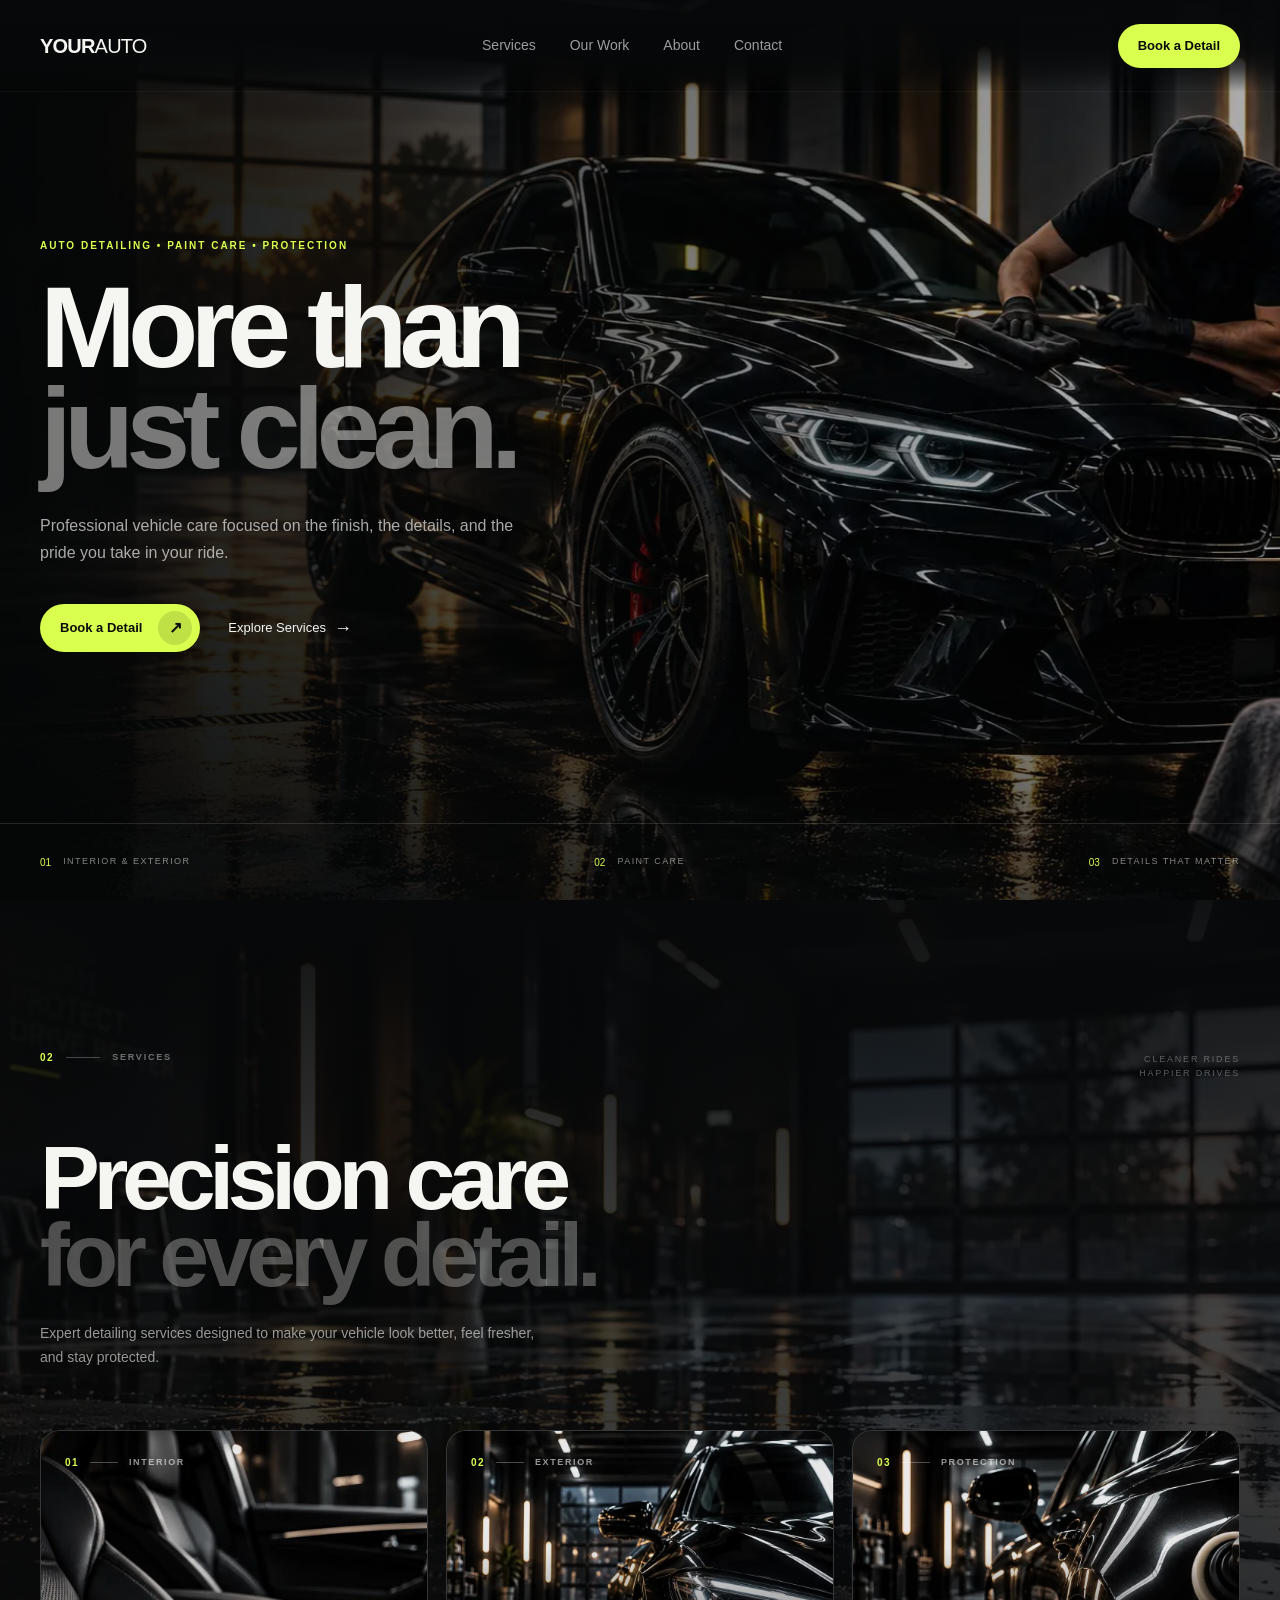
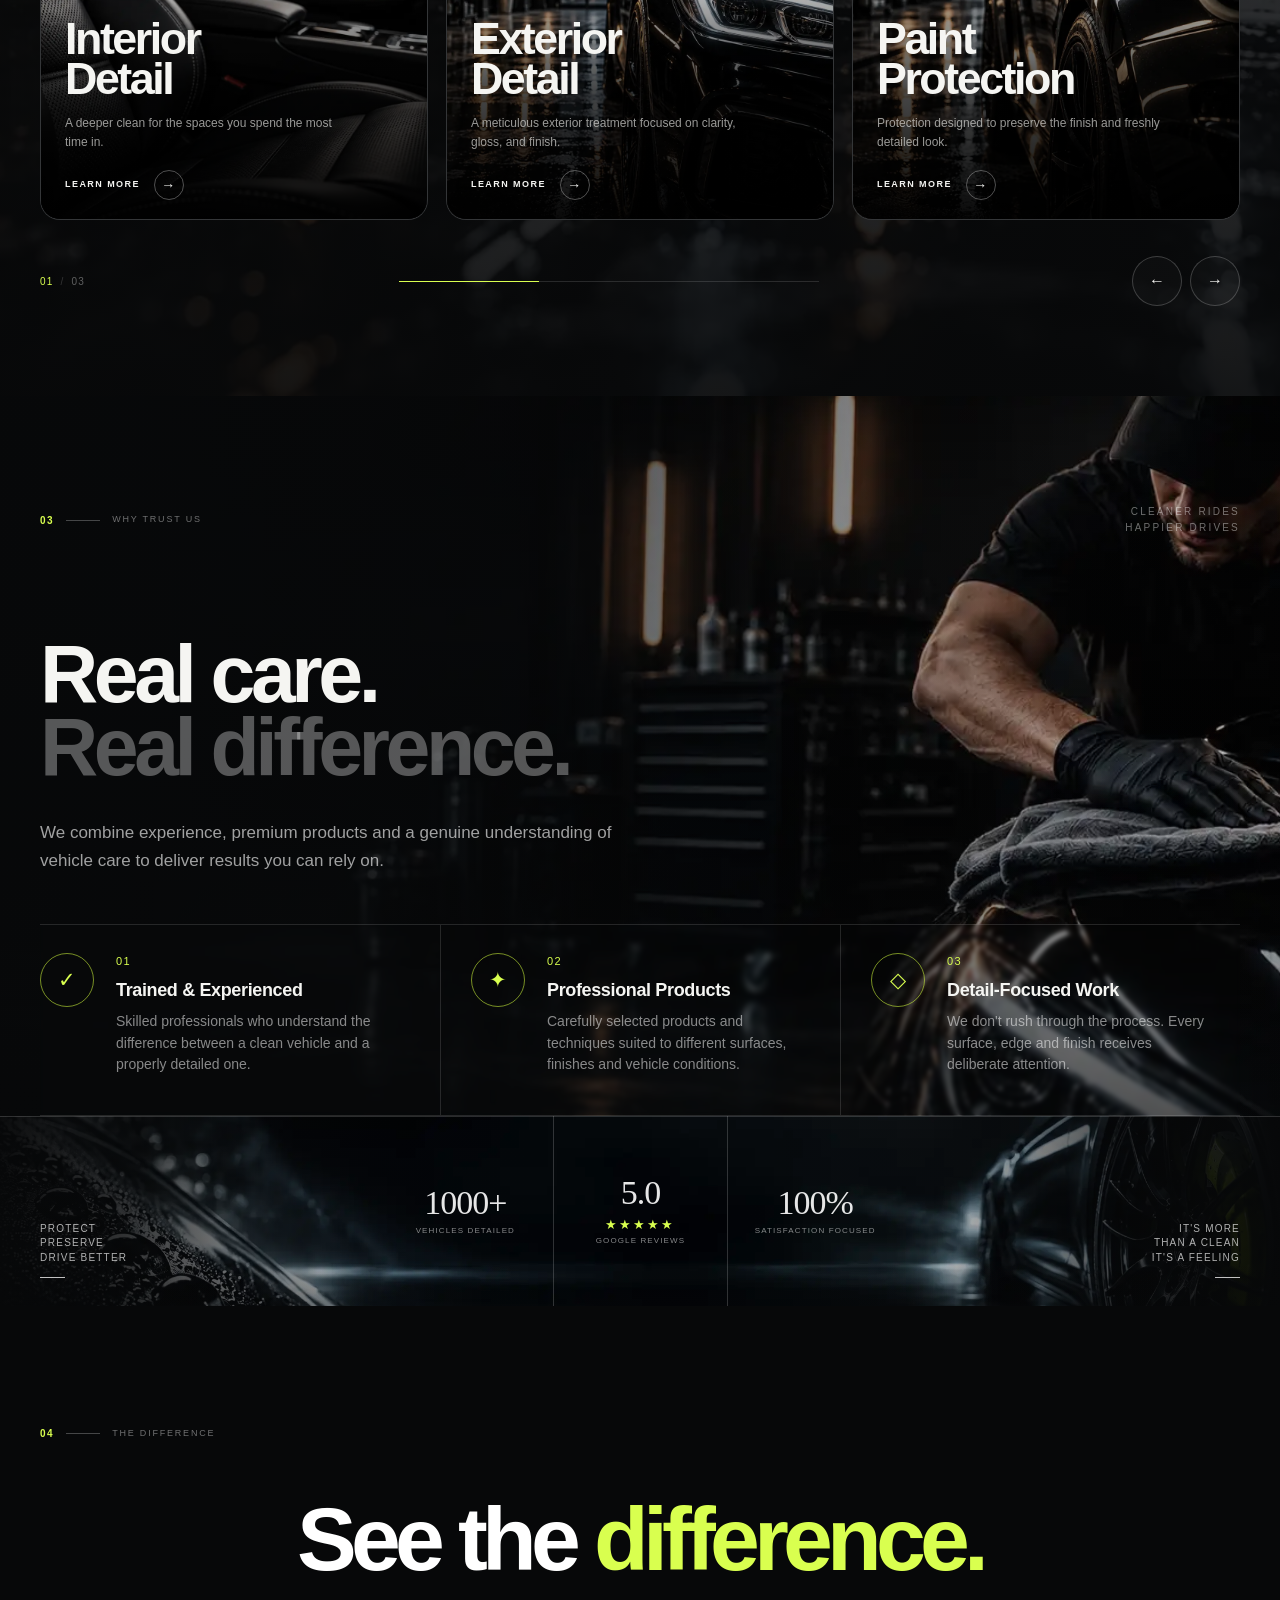
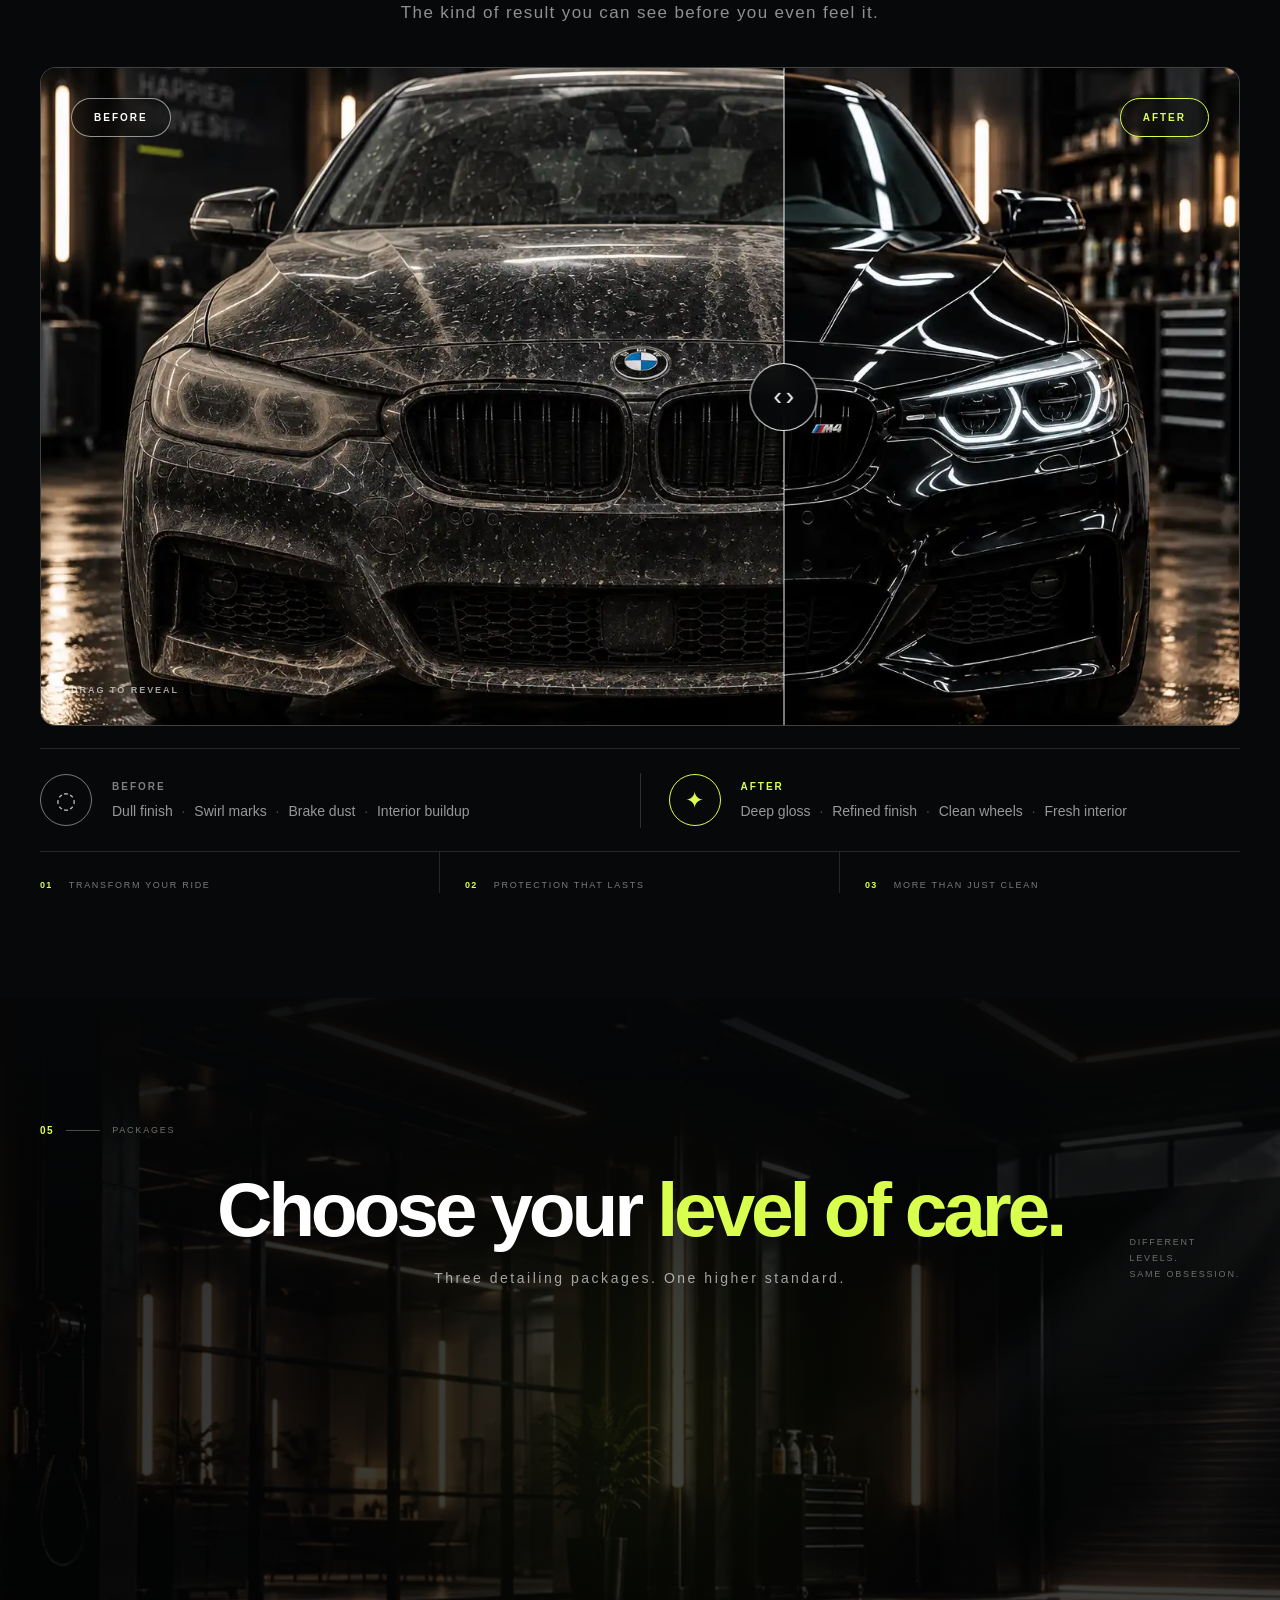
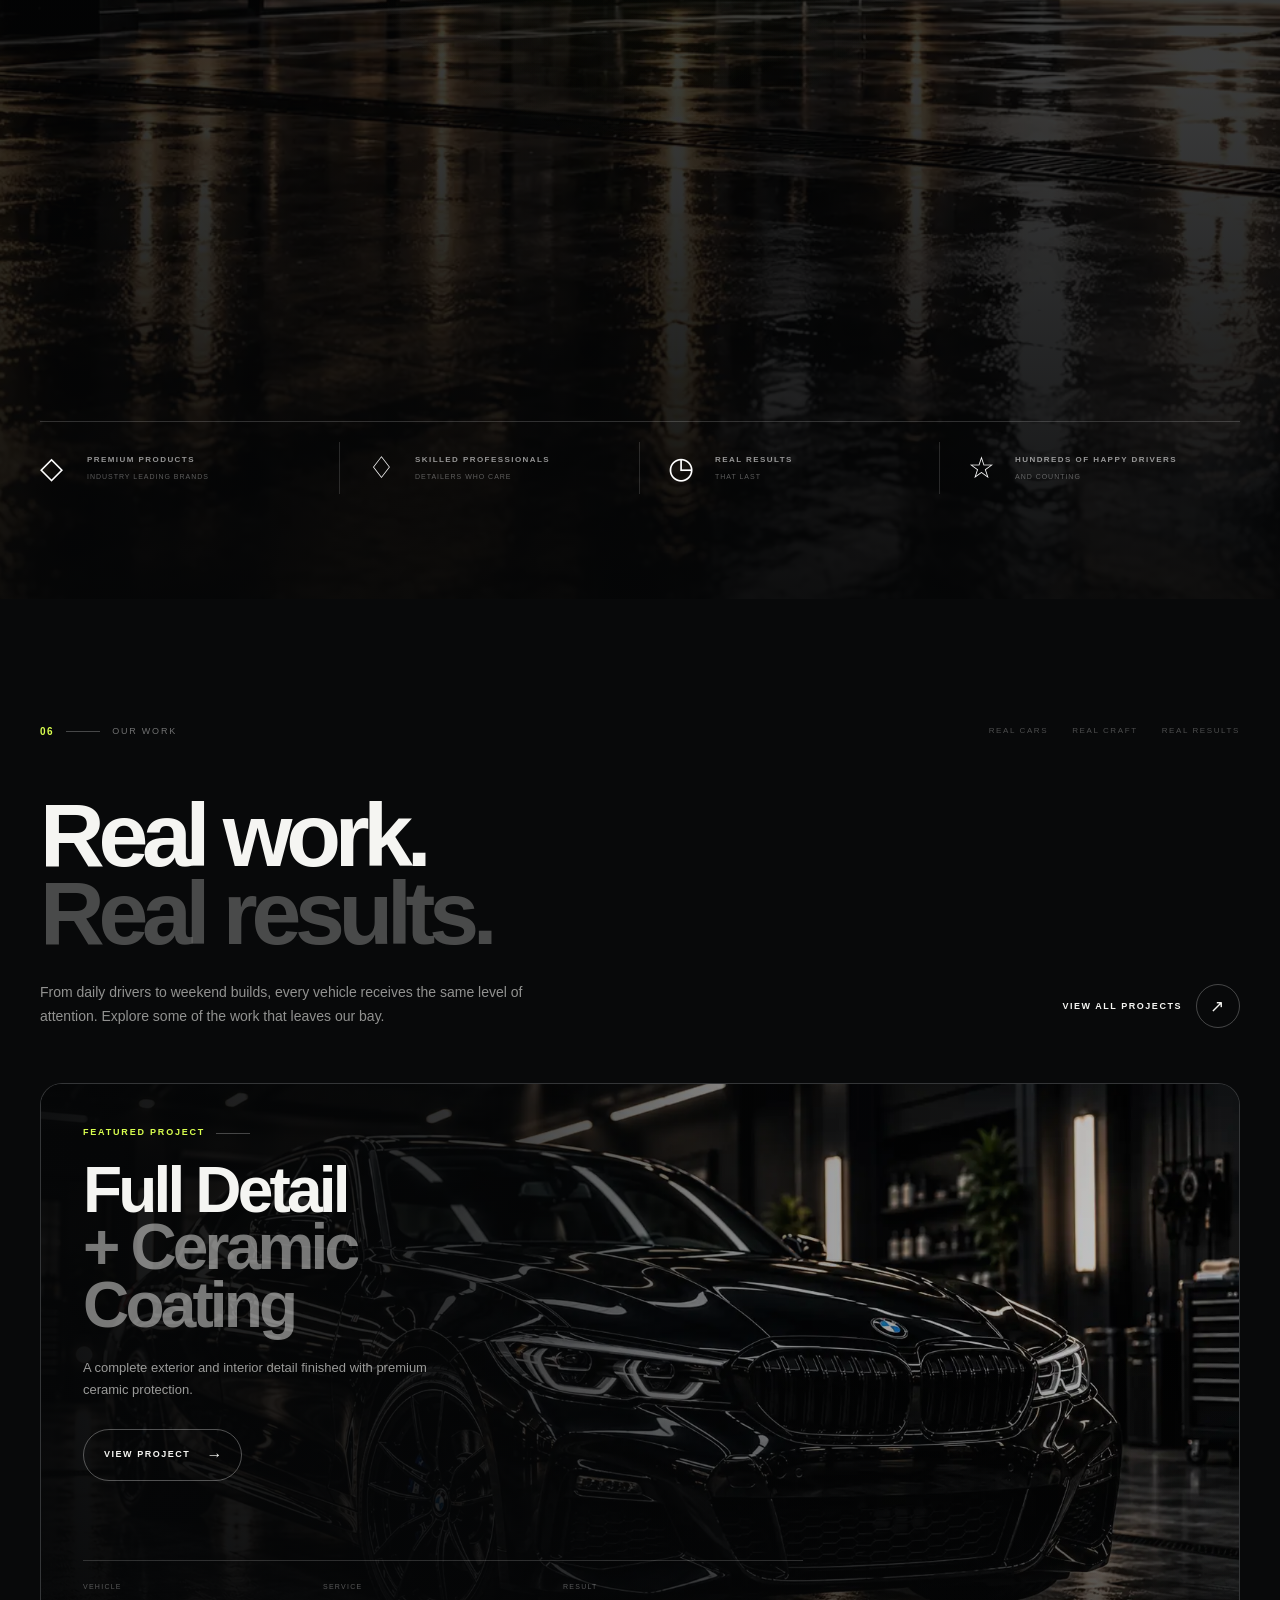
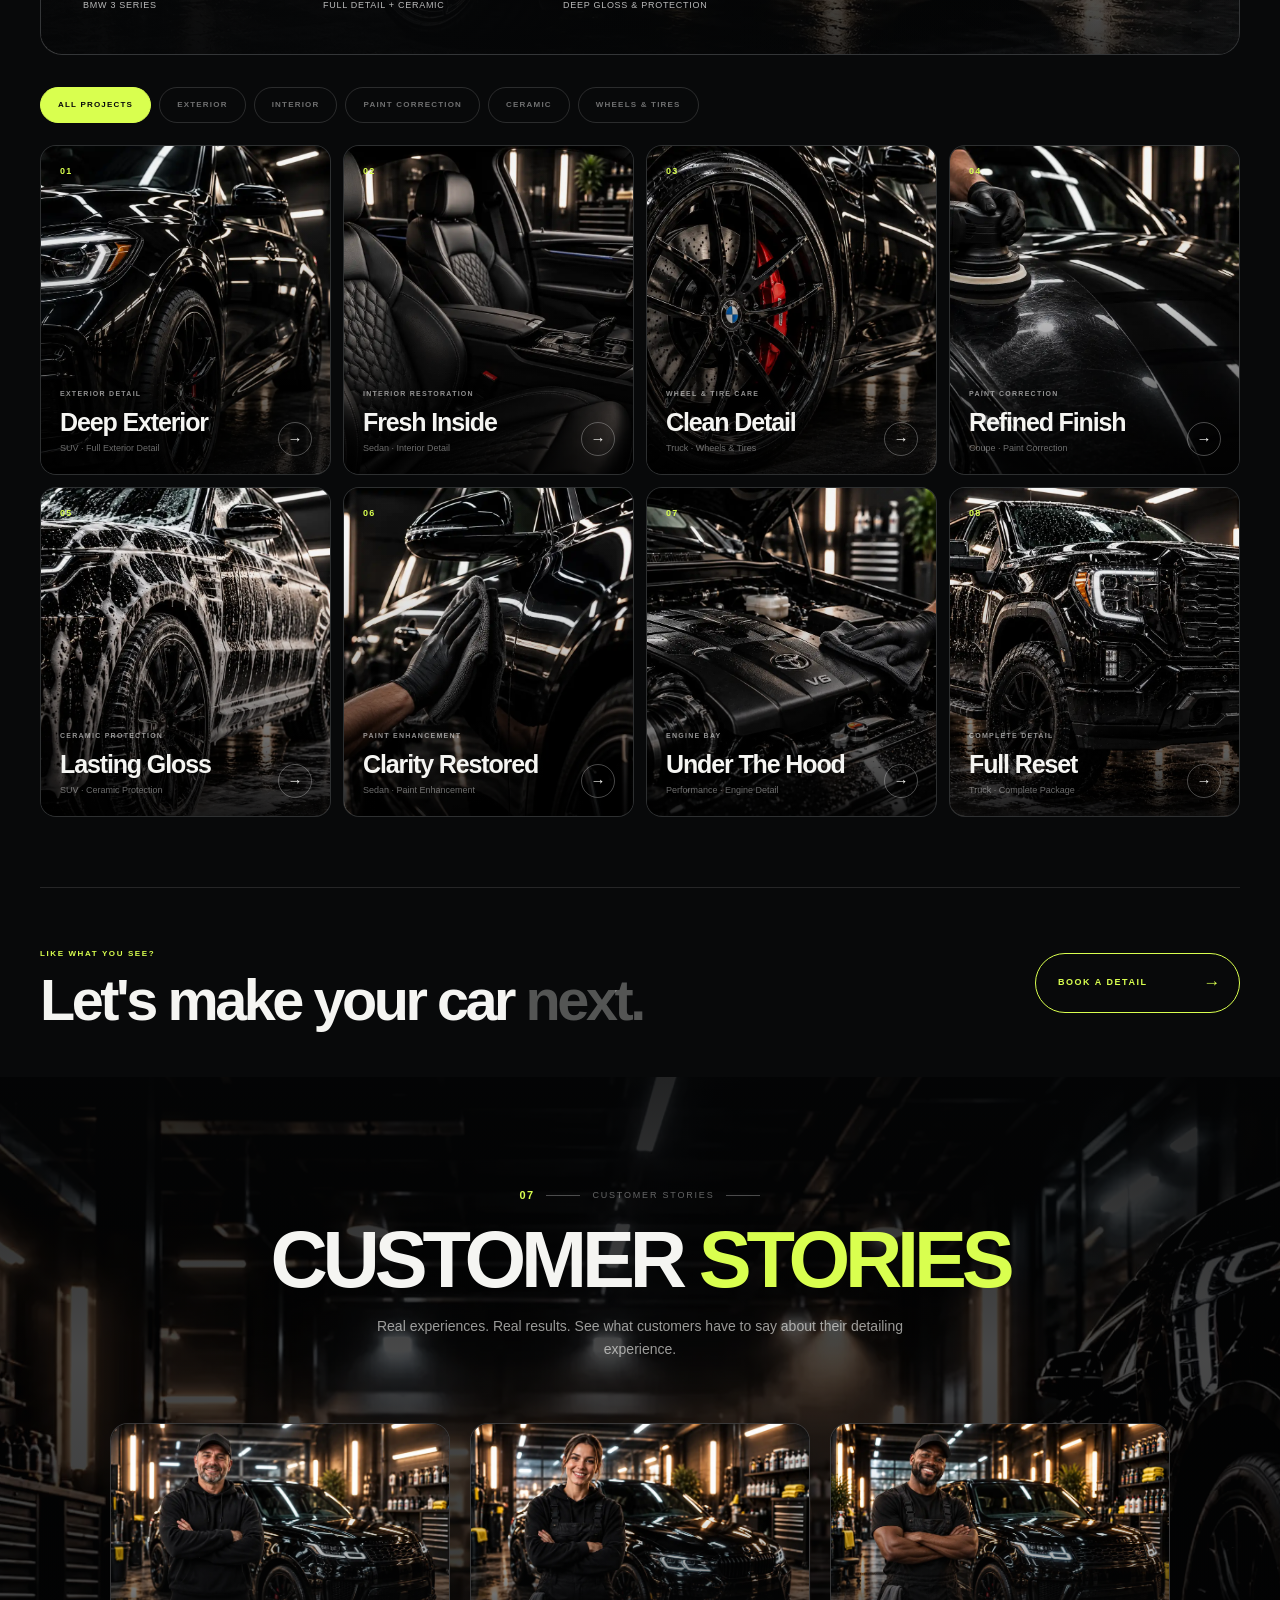
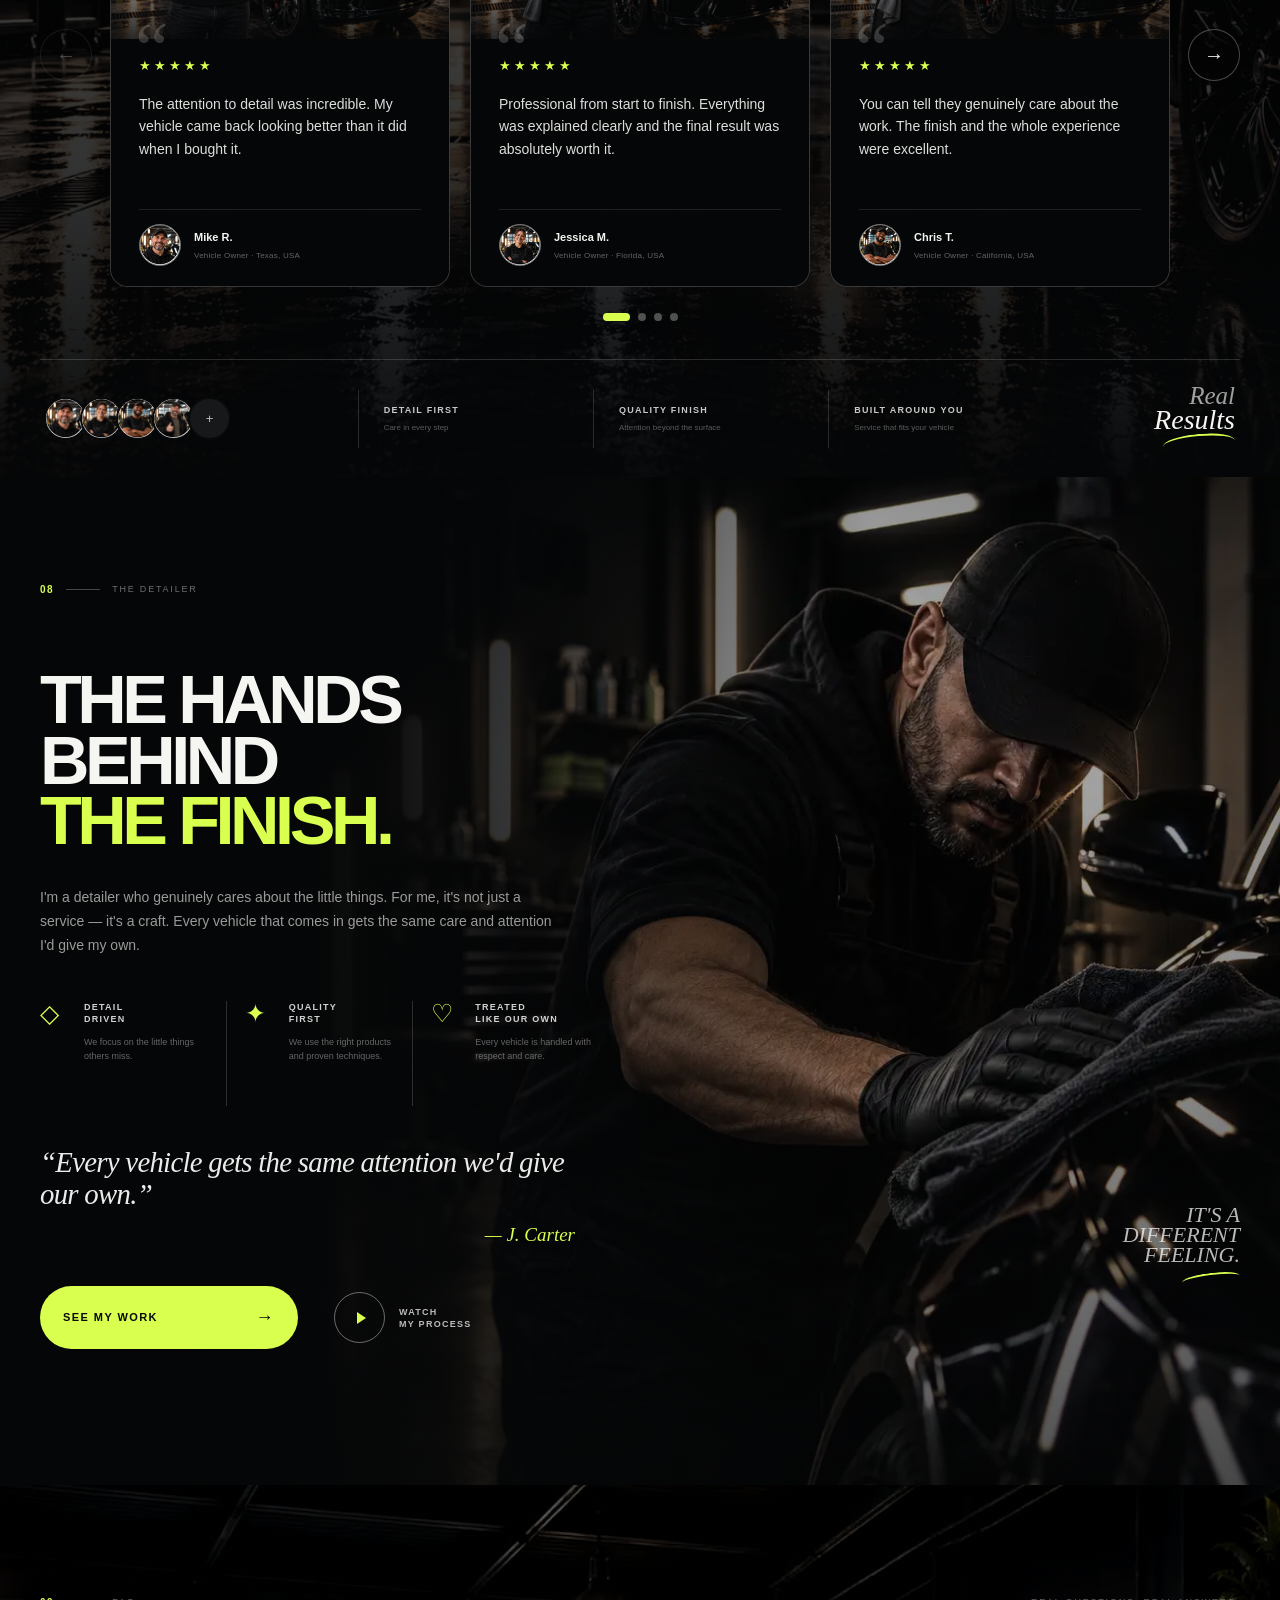
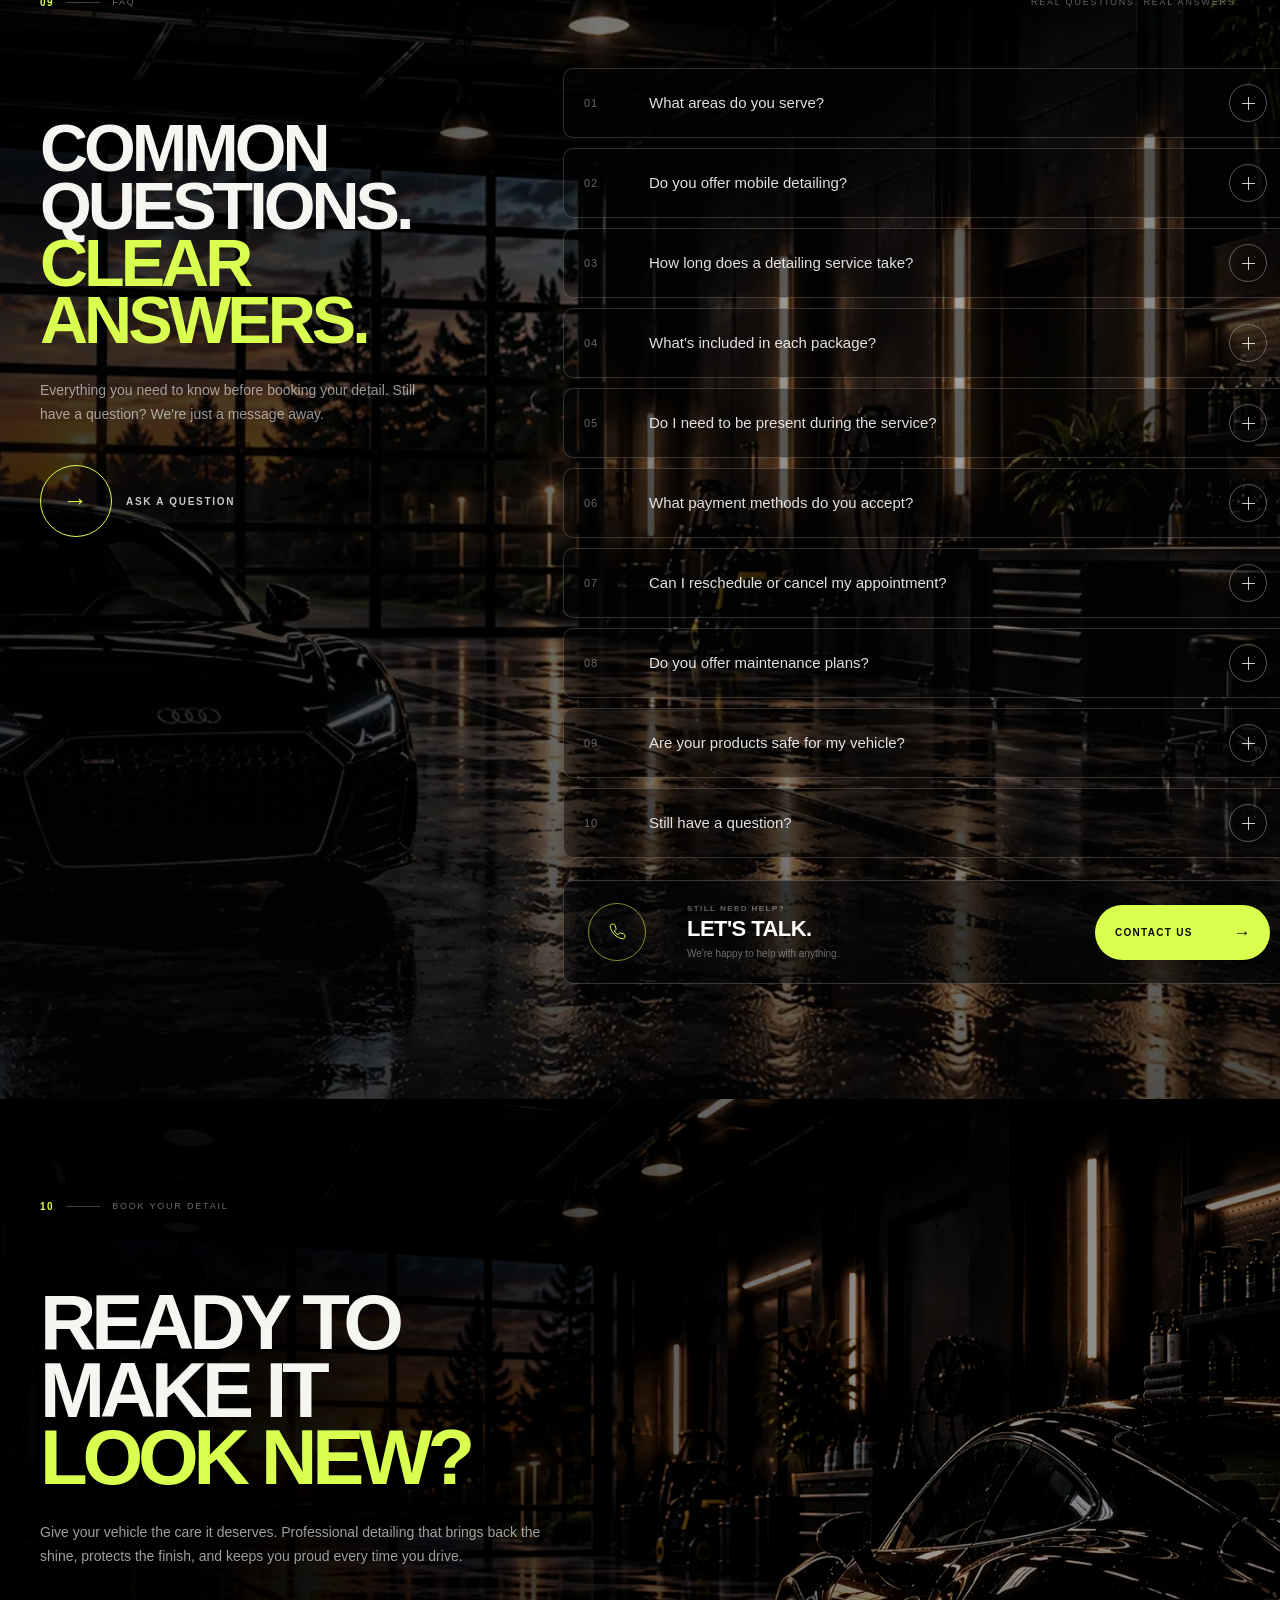
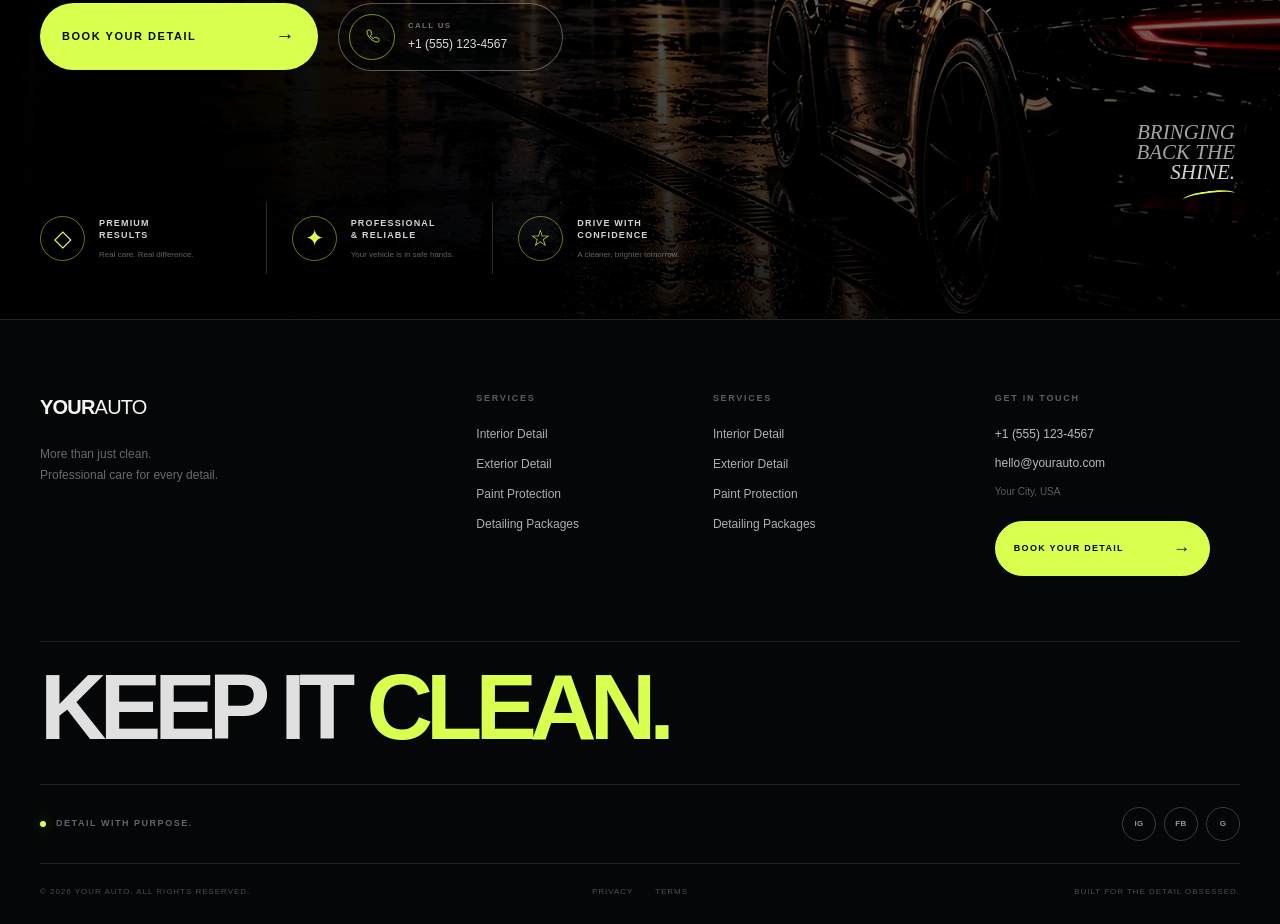
==== commit 74713dbc: "Image update" ====
--- a/index.html
+++ b/index.html
@@ -172,7 +172,7 @@
 
         <div class="service-card-image">
           <img
-            src="images/service-card-one.png"
+            src="images/service-card-one.webp"
             alt="Interior detailing"
           >
         </div>
@@ -216,7 +216,7 @@
 
         <div class="service-card-image">
           <img
-            src="images/service-card-two.png"
+            src="images/service-card-two.webp"
             alt="Exterior detailing"
           >
         </div>
@@ -260,7 +260,7 @@
 
         <div class="service-card-image">
           <img
-            src="images/service-card-three.png"
+            src="images/service-card-three.webp"
             alt="Paint protection"
           >
         </div>
@@ -559,7 +559,7 @@
 
         <!-- AFTER -->
         <img
-          src="images/detail-after.png"
+          src="images/detail-after.webp"
           alt="Professionally detailed vehicle"
           class="after-image"
         >
@@ -572,7 +572,7 @@
         >
 
           <img
-            src="images/detail-before.png"
+            src="images/detail-before.webp"
             alt="Vehicle before detailing"
             class="before-image"
             id="beforeImage"
@@ -1639,7 +1639,7 @@
             <div class="story-card-image">
 
               <img
-                src="images/story-01.png"
+                src="images/story-01.webp"
                 alt="Customer with detailed vehicle"
               >
 
@@ -1668,7 +1668,7 @@
                 <div class="story-avatar">
 
                   <img
-                    src="images/story-avatar-01.png"
+                    src="images/story-avatar-01.webp"
                     alt=""
                   >
 
@@ -1699,7 +1699,7 @@
             <div class="story-card-image">
 
               <img
-                src="images/story-02.png"
+                src="images/story-02.webp"
                 alt="Customer with freshly detailed vehicle"
               >
 
@@ -1728,7 +1728,7 @@
                 <div class="story-avatar">
 
                   <img
-                    src="images/story-avatar-02.png"
+                    src="images/story-avatar-02.webp"
                     alt=""
                   >
 
@@ -1759,7 +1759,7 @@
             <div class="story-card-image">
 
               <img
-                src="images/story-03.png"
+                src="images/story-03.webp"
                 alt="Customer with professionally detailed vehicle"
               >
 
@@ -1788,7 +1788,7 @@
                 <div class="story-avatar">
 
                   <img
-                    src="images/story-avatar-03.png"
+                    src="images/story-avatar-03.webp"
                     alt=""
                   >
 
@@ -1819,7 +1819,7 @@
             <div class="story-card-image">
 
               <img
-                src="images/story-04.png"
+                src="images/story-04.webp"
                 alt="Customer with professionally detailed vehicle"
               >
 
@@ -1848,7 +1848,7 @@
                 <div class="story-avatar">
 
                   <img
-                    src="images/story-avatar-04.png"
+                    src="images/story-avatar-04.webp"
                     alt=""
                   >
 
@@ -1928,19 +1928,19 @@
       <div class="stories-proof-people">
 
         <div class="proof-avatar">
-          <img src="images/story-avatar-01.png" alt="">
+          <img src="images/story-avatar-01.webp" alt="">
         </div>
 
         <div class="proof-avatar">
-          <img src="images/story-avatar-02.png" alt="">
+          <img src="images/story-avatar-02.webp" alt="">
         </div>
 
         <div class="proof-avatar">
-          <img src="images/story-avatar-03.png" alt="">
+          <img src="images/story-avatar-03.webp" alt="">
         </div>
 
         <div class="proof-avatar">
-          <img src="images/story-avatar-04.png" alt="">
+          <img src="images/story-avatar-04.webp" alt="">
         </div>
 
         <div class="proof-more">
--- a/style.css
+++ b/style.css
@@ -159,14 +159,69 @@
   gap: 34px;
 }
 
-.main-nav a {
+/* =========================================
+   NAVIGATION — PREMIUM HOVER / ACTIVE
+========================================= */
+
+.main-nav a:not(.mobile-booking) {
+  position: relative;
+
   font-size: 14px;
   color: var(--muted);
-  transition: color 0.25s ease;
-}
-
-.main-nav a:hover {
+
+  padding: 8px 0;
+
+  transition:
+    color 0.3s ease,
+    transform 0.3s cubic-bezier(.22,1,.36,1);
+}
+
+/* Animated underline */
+.main-nav a:not(.mobile-booking)::after {
+  content: "";
+
+  position: absolute;
+  left: 0;
+  bottom: 1px;
+
+  width: 100%;
+  height: 1.5px;
+
+  background: var(--accent);
+
+  transform: scaleX(0);
+  transform-origin: right;
+
+  transition:
+    transform 0.4s cubic-bezier(.22,1,.36,1),
+    box-shadow 0.3s ease;
+}
+
+/* Hover */
+.main-nav a:not(.mobile-booking):hover {
   color: var(--text);
+  transform: translateY(-2px);
+}
+
+.main-nav a:not(.mobile-booking):hover::after {
+  transform: scaleX(1);
+  transform-origin: left;
+
+  box-shadow:
+    0 0 10px rgba(217,255,79,.35);
+}
+
+/* Active page */
+.main-nav a:not(.mobile-booking).active {
+  color: var(--text);
+}
+
+.main-nav a:not(.mobile-booking).active::after {
+  transform: scaleX(1);
+  transform-origin: left;
+
+  box-shadow:
+    0 0 10px rgba(217,255,79,.35);
 }
 
 .header-cta {
@@ -584,7 +639,7 @@
   position: absolute;
   inset: -3%;
 
-  background-image: url("images/hero-image.png");
+  background-image: url("images/hero-image.webp");
   background-size: cover;
   background-position: center;
 
@@ -959,7 +1014,7 @@
       rgba(7, 8, 9, 0.76) 38%,
       rgba(7, 8, 9, 0.94) 100%
     ),
-    url("images/service-bg.png")
+    url("images/service-bg.webp")
     center center / cover no-repeat;
 
   overflow: hidden;
@@ -1739,7 +1794,7 @@
   inset: 0;
   z-index: 0;
 
-  background-image: url("images/trust-section-bg.png");
+  background-image: url("images/trust-section-bg.webp");
   background-size: cover;
   background-position: center;
   background-repeat: no-repeat;
@@ -2305,7 +2360,7 @@
 
   transform: translateX(-50%);
 
-  background-image: url("images/trust-bottom-strip-bg.png");
+  background-image: url("images/trust-bottom-strip-bg.webp");
   background-size: cover;
   background-position: center;
   background-repeat: no-repeat;
@@ -2611,7 +2666,7 @@
 
 
   .trust-background {
-    background-image: url("images/trust-section-mobile.png");
+    background-image: url("images/trust-section-mobile.webp");
 
     background-size: cover;
 
@@ -3358,7 +3413,7 @@
   z-index: -3;
 
   background-image:
-    url("images/package-section-bg.png");
+    url("images/package-section-bg.webp");
 
   background-size: cover;
   background-position: center center;
@@ -3895,7 +3950,7 @@
       rgba(10, 11, 12, 0.55),
       rgba(5, 6, 7, 0.92)
     ),
-    url("images/essential-bg.png");
+    url("images/essential-bg.webp");
 
   background-size: cover;
   background-position: center;
@@ -3910,7 +3965,7 @@
       rgba(10, 11, 12, 0.55),
       rgba(5, 6, 7, 0.92)
     ),
-    url("images/signature-bg.png");
+    url("images/signature-bg.webp");
 
   background-size: cover;
   background-position: center;
@@ -3925,7 +3980,7 @@
       rgba(10, 11, 12, 0.55),
       rgba(5, 6, 7, 0.92)
     ),
-    url("images/ultimate-bg.png");
+    url("images/ultimate-bg.webp");
 
   background-size: cover;
   background-position: center;
@@ -4514,7 +4569,7 @@
   z-index: -2;
 
   background:
-    url("images/work-featured.png")
+    url("images/work-featured.webp")
     center center / cover no-repeat;
 
   transform: scale(1.02);
@@ -4822,35 +4877,35 @@
 /* IMAGE ASSIGNMENTS */
 
 .work-card:nth-child(1) .work-card-image {
-  background-image: url("images/work-exterior.png");
+  background-image: url("images/work-exterior.webp");
 }
 
 .work-card:nth-child(2) .work-card-image {
-  background-image: url("images/work-interior.png");
+  background-image: url("images/work-interior.webp");
 }
 
 .work-card:nth-child(3) .work-card-image {
-  background-image: url("images/work-wheels.png");
+  background-image: url("images/work-wheels.webp");
 }
 
 .work-card:nth-child(4) .work-card-image {
-  background-image: url("images/work-paint.png");
+  background-image: url("images/work-paint.webp");
 }
 
 .work-card:nth-child(5) .work-card-image {
-  background-image: url("images/work-ceramic.png");
+  background-image: url("images/work-ceramic.webp");
 }
 
 .work-card:nth-child(6) .work-card-image {
-  background-image: url("images/work-paint-two.png");
+  background-image: url("images/work-paint-two.webp");
 }
 
 .work-card:nth-child(7) .work-card-image {
-  background-image: url("images/work-engine.png");
+  background-image: url("images/work-engine.webp");
 }
 
 .work-card:nth-child(8) .work-card-image {
-  background-image: url("images/work-truck.png");
+  background-image: url("images/work-truck.webp");
 }
 
 
@@ -5280,7 +5335,7 @@
   z-index: -2;
 
   background:
-    url("images/stories-bg.png")
+    url("images/stories-bg.webp")
     center center / cover no-repeat;
 
   filter:
@@ -6166,7 +6221,7 @@
       rgba(5,6,7,.30) 68%,
       rgba(5,6,7,.42) 100%
     ),
-    url("images/detailer-main.png");
+    url("images/detailer-main.webp");
 
   background-size: cover;
   background-position: center center;
@@ -6902,7 +6957,7 @@
         rgba(5,6,7,.38) 70%,
         rgba(5,6,7,.72) 100%
       ),
-      url("images/detailer-mobile.png");
+      url("images/detailer-mobile.webp");
 
     background-size: cover;
 
@@ -7128,7 +7183,7 @@
       rgba(5,6,7,.30) 72%,
       rgba(5,6,7,.48) 100%
     ),
-    url("images/faq-bg.png");
+    url("images/faq-bg.webp");
 
   background-size: cover;
 
@@ -8261,7 +8316,7 @@
       rgba(5,6,7,.05) 55%,
       rgba(5,6,7,.78) 100%
     ),
-    url("images/booking-bg.png");
+    url("images/booking-bg.webp");
 
   background-size: cover;
 
@@ -8958,7 +9013,7 @@
         rgba(5,6,7,.48) 68%,
         rgba(5,6,7,.72) 100%
       ),
-      url("images/booking-bg.png");
+      url("images/booking-bg.webp");
 
     background-position:
       62% center;
